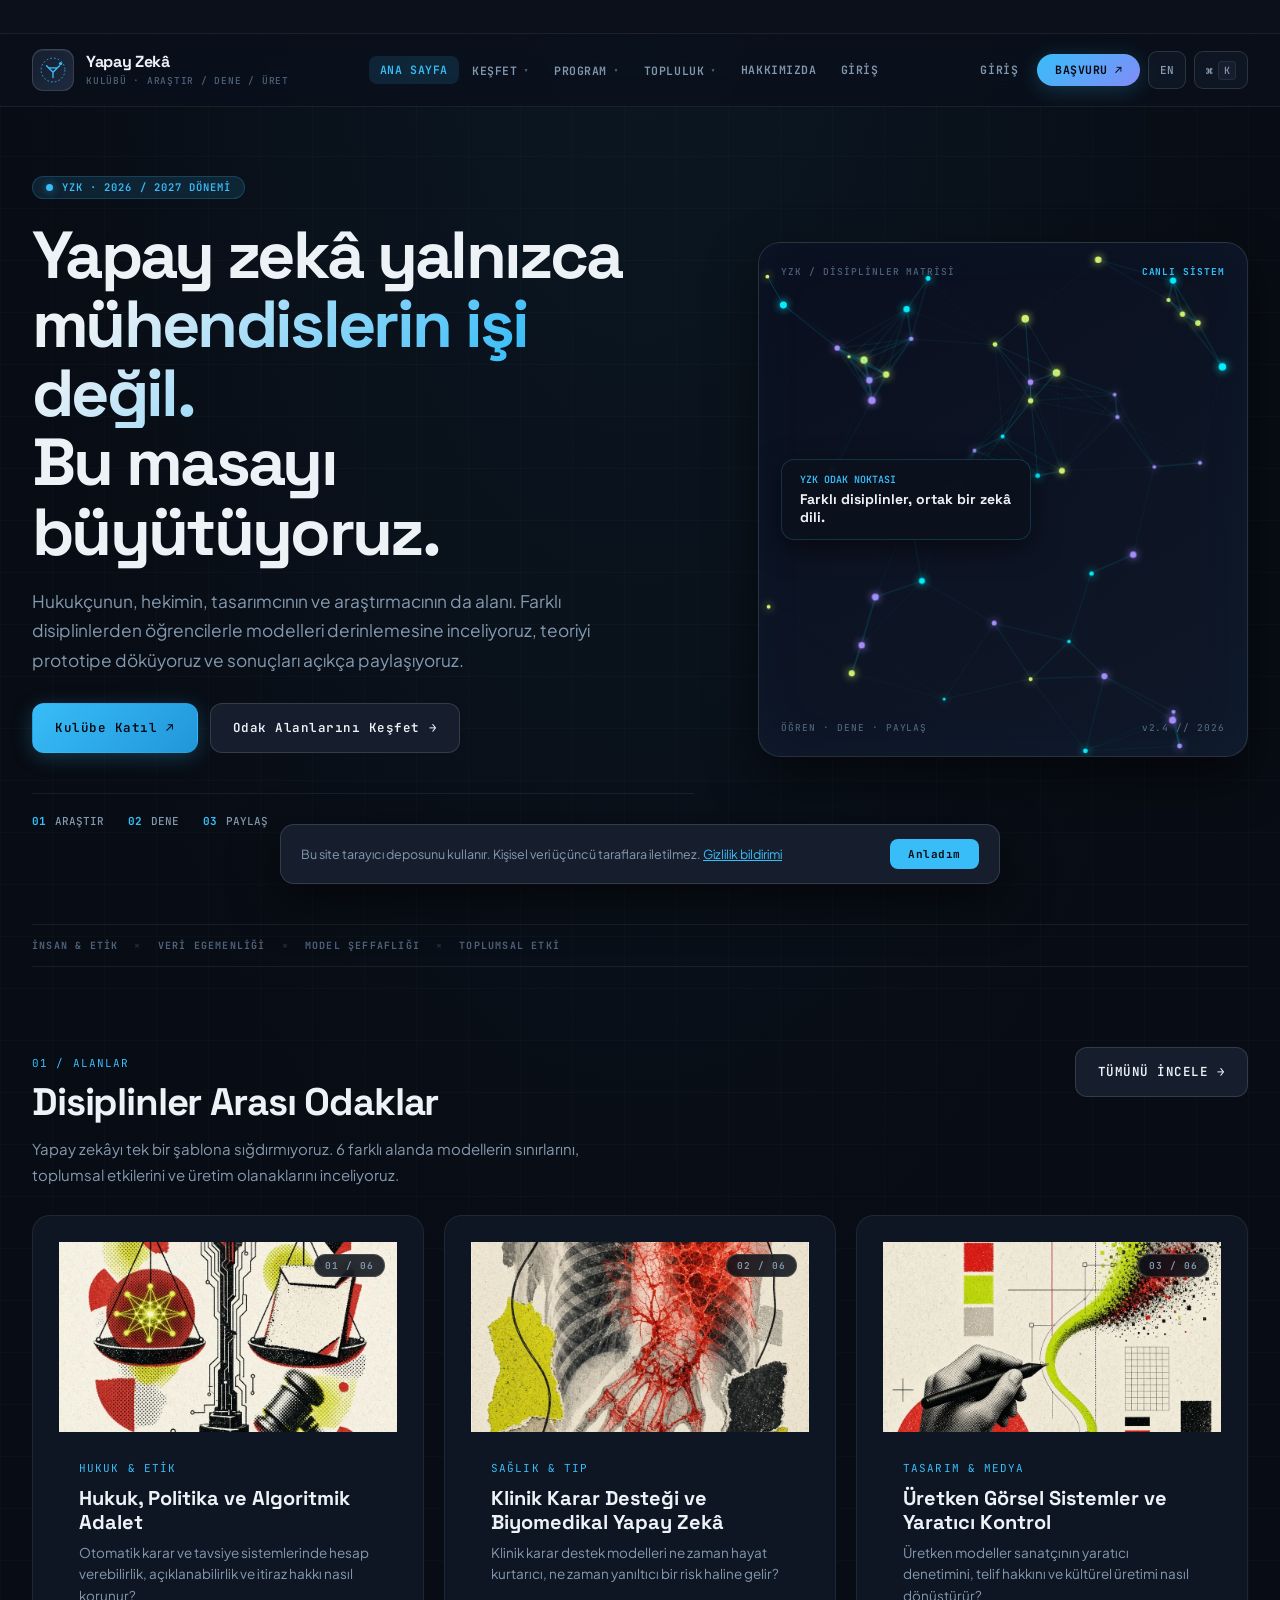
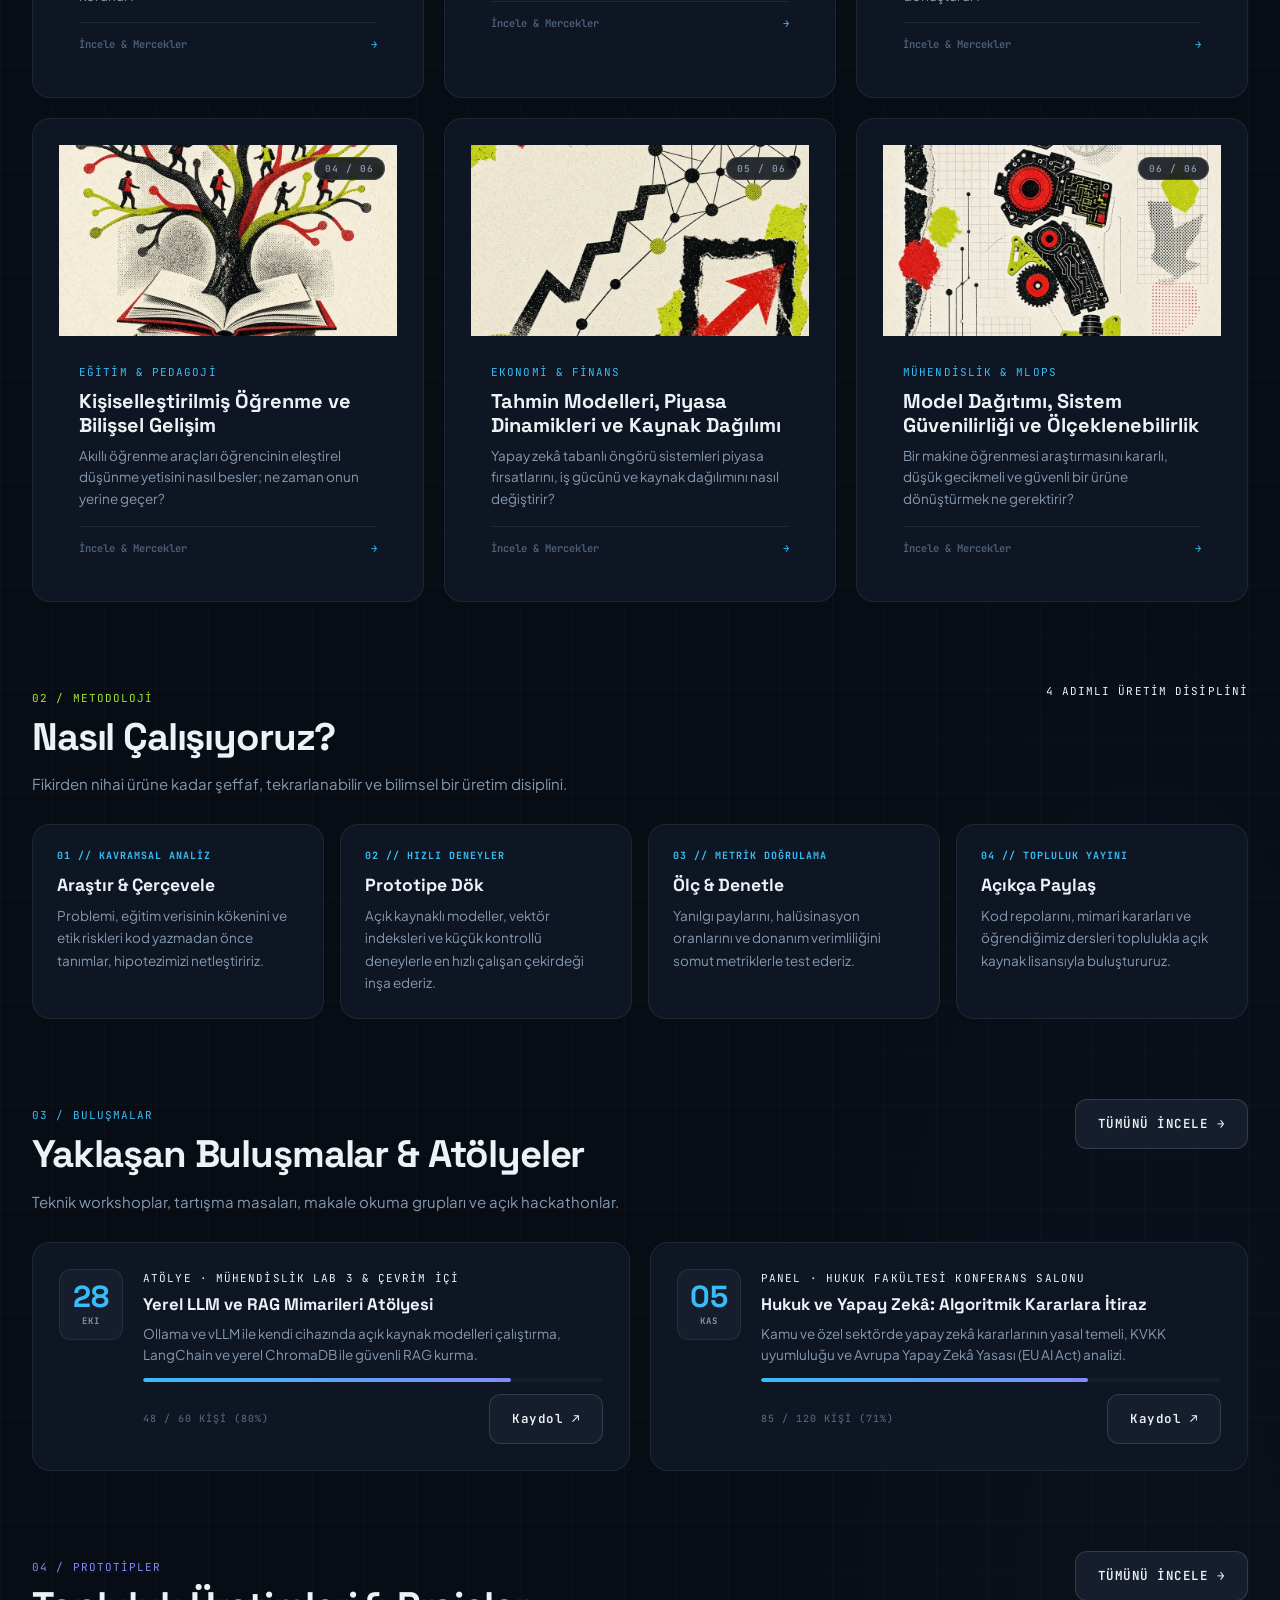
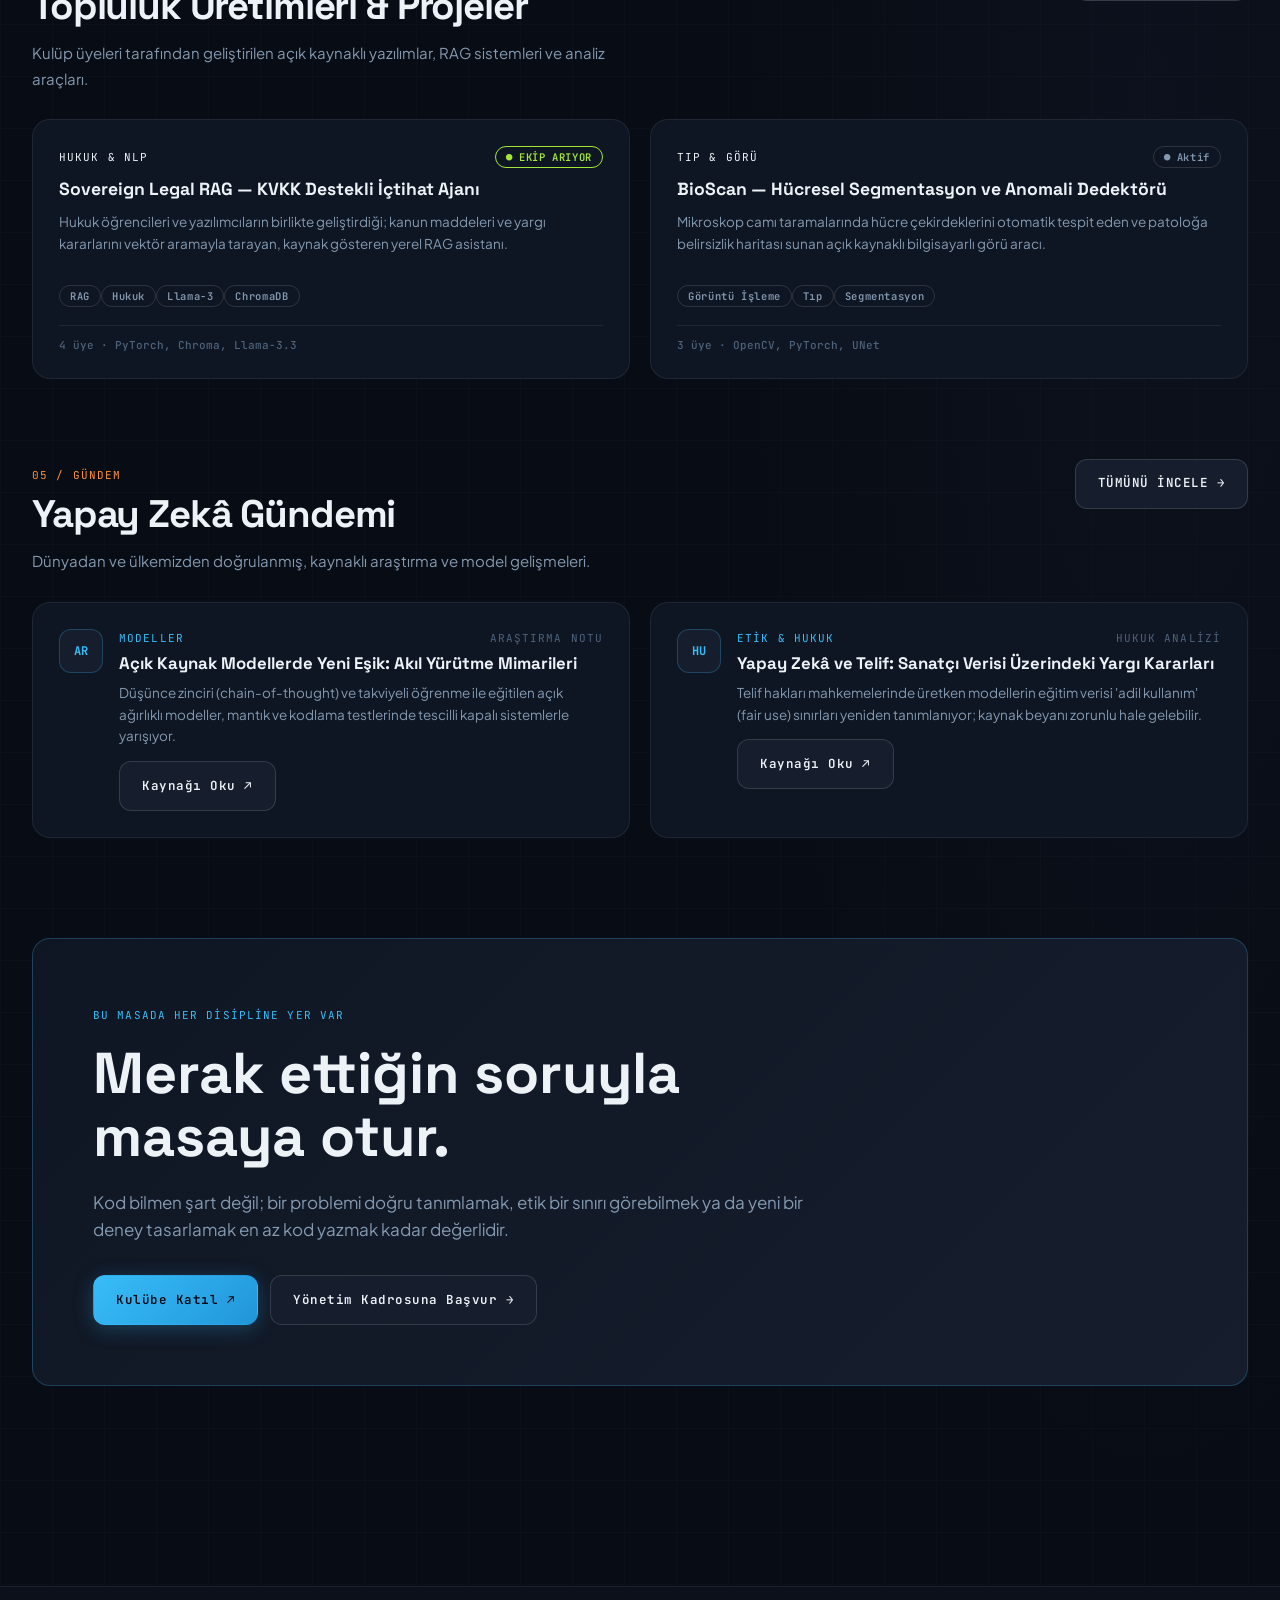
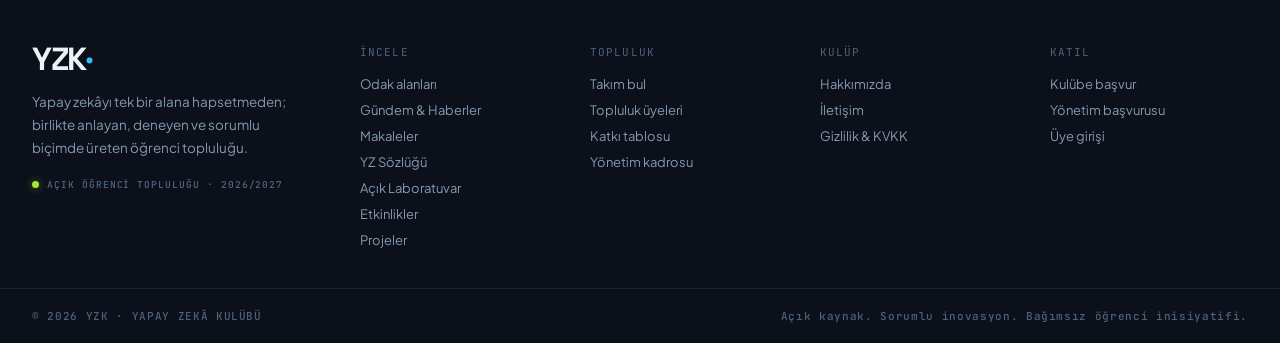
==== index.html @ 40c96389 "Mobil tam uyumluluk: iOS zoom esikleri, 44px dokunma hedefleri, safe-area, tek kolon formlar, tam ek" ====
<!doctype html>
<html lang="tr" data-theme="dark">
<head>
<meta charset="utf-8">
<meta name="viewport" content="width=device-width, initial-scale=1, viewport-fit=cover, interactive-widget=resizes-content">
<meta name="color-scheme" content="dark">
<title>Yapay Zekâ Kulübü · YZK</title>
<meta name="description" content="Yapay zekâyı birlikte araştıran, deneyen ve sorumlu biçimde üreten disiplinler arası öğrenci topluluğu.">
<meta property="og:title" content="Yapay Zekâ Kulübü · YZK">
<meta property="og:description" content="Yapay zekâyı birlikte araştır, dene ve üret.">
<meta property="og:type" content="website">
<meta name="theme-color" content="#07090E">
<link rel="manifest" href="./manifest.webmanifest">
<link rel="preconnect" href="https://fonts.googleapis.com">
<link rel="preconnect" href="https://fonts.gstatic.com" crossorigin>
<link href="https://fonts.googleapis.com/css2?family=JetBrains+Mono:wght@400;500;600;700&family=Plus+Jakarta+Sans:wght@400;500;600;700;800&family=Space+Grotesk:wght@500;600;700&display=swap" rel="stylesheet">
<link rel="icon" type="image/svg+xml" href="./icon.svg">
<link rel="stylesheet" href="./style.css">
</head>
<body>
<div id="scroll-progress" class="scroll-progress" aria-hidden="true"></div>
<div id="ambient-glow" class="ambient-glow" aria-hidden="true"></div>

<a class="skip" href="#view" data-copy="skip">İçeriğe geç</a>

<!-- Frekans ve Canlı Durum Şeridi -->
<aside class="marquee" id="marquee" aria-hidden="true"></aside>

<!-- Üst Navigasyon Çubuğu -->
<header class="top">
  <div class="top-inner">
    <a href="#/" class="brand" id="brandEl" aria-label="Yapay Zekâ Kulübü ana sayfa">
      <span class="brand-mark" aria-hidden="true">
        <svg viewBox="0 0 48 48" focusable="false">
          <circle cx="24" cy="24" r="22" fill="none" stroke="currentColor" stroke-width="1.5" stroke-dasharray="3 4"/>
          <path d="M12 16 L24 28 L36 16 M24 28 L24 38 M16 20 L32 20" fill="none" stroke="currentColor" stroke-width="2.5" stroke-linecap="round" stroke-linejoin="round"/>
          <circle cx="38" cy="12" r="3" fill="var(--cyan)" class="brand-pulse"/>
        </svg>
      </span>
      <span class="brand-copy">
        <strong data-copy="brandShort">Yapay Zekâ</strong>
        <small data-copy="brandTag">KULÜBÜ · ARAŞTIR / DENE / ÜRET</small>
      </span>
    </a>

    <button id="menuBtn" class="menu-toggle" type="button" aria-expanded="false" aria-controls="nav" aria-label="Menüyü aç">
      <span>MENÜ</span><i aria-hidden="true"></i>
    </button>

    <nav class="nav" id="nav" aria-label="Ana menü">
      <a href="#/" data-nav="home">ANA SAYFA</a>

      <details class="nav-group">
        <summary><span data-copy="discover">KEŞFET</span><span class="arr-icon" aria-hidden="true">▾</span></summary>
        <div class="nav-menu">
          <a href="#/alanlar" data-nav="wall"><span class="menu-bullet">◆</span> ODAK ALANLARI</a>
          <a href="#/haberler" data-nav="news"><span class="menu-bullet">◆</span> GÜNDEM</a>
          <a href="#/makaleler" data-nav="papers"><span class="menu-bullet">◆</span> MAKALELER</a>
          <a href="#/sozluk" data-nav="dictionary"><span class="menu-bullet">◆</span> SÖZLÜK</a>
          <a href="#/laboratuvar" data-nav="lab"><span class="menu-bullet">◆</span> AÇIK LAB</a>
        </div>
      </details>

      <details class="nav-group">
        <summary><span data-copy="programNav">PROGRAM</span><span class="arr-icon" aria-hidden="true">▾</span></summary>
        <div class="nav-menu">
          <a href="#/etkinlikler" data-nav="evt"><span class="menu-bullet">◆</span> ETKİNLİKLER</a>
          <a href="#/projeler" data-nav="proj"><span class="menu-bullet">◆</span> PROJELER</a>
        </div>
      </details>

      <details class="nav-group">
        <summary><span data-copy="communityNav">TOPLULUK</span><span class="arr-icon" aria-hidden="true">▾</span></summary>
        <div class="nav-menu">
          <a href="#/takim-bul" data-nav="team"><span class="menu-bullet">◆</span> TAKIM BUL</a>
          <a href="#/uyeler" data-nav="members"><span class="menu-bullet">◆</span> ÜYELER</a>
          <a href="#/liderlik" data-nav="leaders"><span class="menu-bullet">◆</span> KATKILAR</a>
          <a href="#/yonetim" data-nav="board"><span class="menu-bullet">◆</span> YÖNETİM</a>
        </div>
      </details>

      <a href="#/hakkimizda" data-nav="about">HAKKIMIZDA</a>
      <a href="#/giris" class="mobile-login" data-nav="login">GİRİŞ</a>
      <button id="navCmdBtn" class="mobile-search" type="button" aria-label="Komut paletini aç">
        <span aria-hidden="true">⌕</span><span data-copy="search">Sitede ara</span>
      </button>
    </nav>

    <div class="top-actions">
      <a href="#/giris" class="login-link" data-nav="login">GİRİŞ</a>
      <a href="#/basvuru" class="nav-apply magnetic" data-nav="apply">BAŞVUR <span aria-hidden="true">↗</span></a>
      <button id="lang" class="chip" type="button" aria-label="Switch to English">EN</button>
      <button id="cmdBtn" class="chip cmd-chip" type="button" aria-label="Komut paletini aç">
        <span class="cmd-icon">⌘</span><kbd>K</kbd>
      </button>
    </div>
  </div>
</header>

<!-- Ana Görünüm Alanı -->
<main id="view" tabindex="-1"></main>

<!-- Alt Bilgi / Footer -->
<footer class="foot">
  <div class="foot-top">
    <div class="foot-identity">
      <a href="#/" class="foot-brand">YZK<span class="foot-dot">·</span></a>
      <p class="foot-tagline" data-copy="footerTagline">Yapay zekâyı tek bir alana hapsetmeden; birlikte anlayan, deneyen ve sorumlu biçimde üreten öğrenci topluluğu.</p>
      <div class="foot-status">
        <span class="status-live-dot"></span>
        <span>AÇIK ÖĞRENCİ TOPLULUĞU · 2026/2027</span>
      </div>
    </div>
    <div class="foot-cols">
      <div>
        <p class="lab" data-copy="footerExplore">İNCELE</p>
        <a href="#/alanlar" data-copy="wall">Odak alanları</a>
        <a href="#/haberler" data-copy="news">Gündem</a>
        <a href="#/makaleler" data-copy="papers">Makaleler</a>
        <a href="#/sozluk" data-copy="dictionary">Sözlük</a>
        <a href="#/laboratuvar" data-copy="lab">Açık lab</a>
        <a href="#/etkinlikler" data-copy="events">Etkinlikler</a>
        <a href="#/projeler" data-copy="projects">Projeler</a>
      </div>
      <div>
        <p class="lab" data-copy="footerCommunity">TOPLULUK</p>
        <a href="#/takim-bul" data-copy="team">Takım bul</a>
        <a href="#/uyeler" data-copy="members">Üyeler</a>
        <a href="#/liderlik" data-copy="leaders">Katkılar</a>
        <a href="#/yonetim" data-copy="board">Yönetim</a>
      </div>
      <div>
        <p class="lab" data-copy="footerClub">KULÜP</p>
        <a href="#/hakkimizda" data-copy="about">Hakkımızda</a>
        <a href="#/iletisim" data-copy="contact">İletişim</a>
        <a href="#/kvkk" data-copy="legal">Gizlilik</a>
      </div>
      <div>
        <p class="lab" data-copy="footerAccess">KATIL</p>
        <a href="#/kayit" data-copy="join">Kulübe katıl</a>
        <a href="#/yk-basvuru" data-copy="boardApply">Yönetim kadrosuna başvur</a>
        <a href="#/giris" data-copy="login">Üye girişi</a>
      </div>
    </div>
  </div>
  <div class="foot-note">
    <span>© <span id="year"></span> YZK · YAPAY ZEKÂ KULÜBÜ</span>
    <span class="foot-subtext" data-copy="footerNote">Açık kaynak. Sorumlu inovasyon. Bağımsız öğrenci inisiyatifi.</span>
  </div>
</footer>

<!-- Komut Paleti (Ctrl + K) -->
<div class="palette" id="palette" hidden>
  <div class="palette-box" role="dialog" aria-modal="true" aria-label="Komut paleti">
    <div class="palette-search">
      <span class="palette-search-icon" aria-hidden="true">⌕</span>
      <input id="palInput" type="text" placeholder="Sayfa, odak alanı veya komut ara…" aria-controls="palList" autocomplete="off">
      <button id="paletteClose" class="palette-close" type="button" aria-label="Komut paletini kapat"><span class="pal-close-kbd">ESC</span><span class="pal-close-x" aria-hidden="true">✕</span></button>
    </div>
    <div class="pal-list" id="palList"></div>
    <div class="pal-footer">
      <span class="pal-hint-kbd"><kbd>↑</kbd> <kbd>↓</kbd> Gezin</span>
      <span class="pal-hint-kbd"><kbd>↵</kbd> Seç</span>
      <span class="pal-hint-kbd"><kbd>ESC</kbd> Kapat</span>
      <span class="pal-hint-touch">Bir sayfaya dokunarak git</span>
    </div>
  </div>
</div>

<script src="data.js"></script>
<script src="metrics.js"></script>
<script src="core.js"></script>
<script>
if ("serviceWorker" in navigator) {
  navigator.serviceWorker.register(new URL("./sw.js", document.baseURI)).catch(() => {});
}
</script>
</body>
</html>
---- style.css ----
/* Yapay Zekâ Kulübü (YZK) — Tasarım Sistemi v3 (Muted, Premium, Modern) */

:root {
  /* ── Arka Plan Katmanları ── */
  --bg:         #080C14;
  --bg-subtle:  #0B101A;
  --surf:       #0F1623;
  --surf2:      #161E2E;
  --surf3:      #1E2A40;
  --surf-glass: rgba(11, 16, 26, 0.78);

  /* ── Metin ── */
  --fg:    #EDF2F7;
  --muted: #8499B0;
  --dim:   #4E627A;

  /* ── Aksan Renkleri (Softened) ── */
  --cyan:       #38BDF8;
  --cyan-dim:   rgba(56, 189, 248, 0.12);
  --lime:       #A3E635;
  --lime-dim:   rgba(163, 230, 53, 0.12);
  --violet:     #818CF8;
  --violet-dim: rgba(129, 140, 248, 0.12);
  --amber:      #FB923C;
  --rose:       #F472B6;

  /* ── Sınırlar ── */
  --line:         rgba(255,255,255,0.07);
  --line-strong:  rgba(255,255,255,0.13);
  --line-cyan:    rgba(56,189,248,0.25);
  --border:       rgba(255,255,255,0.07);
  --bg-header:    #0F1623;

  /* ── Gölge & Parıltı ── */
  --glow-cyan:  0 0 28px rgba(56, 189, 248, 0.18);
  --glow-lime:  0 0 28px rgba(163, 230, 53, 0.18);
  --shadow-sm:  0 4px 16px rgba(0,0,0,0.35);
  --shadow-lg:  0 20px 48px rgba(0,0,0,0.50);

  /* ── Tipografi ── */
  --display: 'Space Grotesk', -apple-system, BlinkMacSystemFont, sans-serif;
  --body:    'Plus Jakarta Sans', -apple-system, sans-serif;
  --mono:    'JetBrains Mono', 'Fira Mono', monospace;

  /* ── Animasyon ── */
  --e-out: cubic-bezier(0.16, 1, 0.3, 1);
  --e-in:  cubic-bezier(0.4, 0, 1, 1);

  color-scheme: dark;
}

/* ═══════════════════════════════════════════════════
   RESET & BASE
═══════════════════════════════════════════════════ */
*, *::before, *::after {
  box-sizing: border-box;
  margin: 0;
  padding: 0;
}

html {
  scroll-behavior: smooth;
  background: var(--bg);
  color: var(--fg);
  overflow-x: clip;              /* subpiksel yuvarlamadan doğan 1px kaymayı kes */
}

body {
  min-height: 100dvh;
  background-color: var(--bg);
  background-image:
    radial-gradient(ellipse 80% 50% at 50% -5%, rgba(56,189,248,0.07) 0%, transparent 65%),
    radial-gradient(ellipse 55% 45% at 90% 65%, rgba(129,140,248,0.04) 0%, transparent 60%),
    linear-gradient(to right, rgba(255,255,255,0.015) 1px, transparent 1px),
    linear-gradient(to bottom, rgba(255,255,255,0.015) 1px, transparent 1px);
  background-size: 100% 100%, 100% 100%, 52px 52px, 52px 52px;
  color: var(--fg);
  font: 400 16px/1.7 var(--body);
  -webkit-font-smoothing: antialiased;
  text-rendering: optimizeLegibility;
  overflow-x: hidden;
}

[hidden] { display: none !important; }

a {
  color: var(--cyan);
  text-decoration: none;
  transition: color 0.2s;
}
a:hover { color: var(--lime); }

button, input, select, textarea { font: inherit; color: inherit; }

:focus-visible {
  outline: 2px solid var(--cyan);
  outline-offset: 3px;
  border-radius: 4px;
}

.sr-only {
  position: absolute;
  width: 1px; height: 1px;
  padding: 0; margin: -1px;
  overflow: hidden;
  clip: rect(0,0,0,0);
  white-space: nowrap;
  border: 0;
}

.muted { color: var(--muted); }

.lab, .k, .eyebrow, .tag, .more, .role, .cap-label, .hint, .empty-mark {
  font-family: var(--mono);
  text-transform: uppercase;
  letter-spacing: 0.1em;
  font-size: 11px;
}

/* ═══════════════════════════════════════════════════
   SCROLL PROGRESS + AMBIENT GLOW
═══════════════════════════════════════════════════ */
.scroll-progress {
  position: fixed;
  top: 0; left: 0; right: 0;
  height: 2px;
  background: linear-gradient(90deg, var(--cyan), var(--violet), var(--lime));
  transform-origin: 0 50%;
  transform: scaleX(0);
  z-index: 200;
  transition: transform 0.08s linear;
}

.ambient-glow {
  position: fixed;
  width: 700px; height: 700px;
  border-radius: 50%;
  background: radial-gradient(circle, rgba(56,189,248,0.05) 0%, rgba(129,140,248,0.025) 45%, transparent 70%);
  top: var(--cursor-y, -999px);
  left: var(--cursor-x, -999px);
  transform: translate(-50%,-50%);
  pointer-events: none;
  z-index: 0;
  transition: opacity 0.4s ease;
}

/* ═══════════════════════════════════════════════════
   SKIP LINK
═══════════════════════════════════════════════════ */
.skip {
  position: fixed;
  z-index: 300;
  left: 16px; top: -80px;
  background: var(--cyan);
  color: var(--bg);
  padding: 10px 18px;
  font: 700 13px var(--mono);
  border-radius: 8px;
  transition: top 0.2s;
}
.skip:focus { top: 16px; }

/* ═══════════════════════════════════════════════════
   MARQUEE / TICKER
═══════════════════════════════════════════════════ */
.marquee {
  position: relative;
  z-index: 40;
  background: var(--bg-subtle);
  border-bottom: 1px solid var(--line);
  color: var(--muted);
  overflow: hidden;
  height: 34px;
  display: flex;
  align-items: center;
}
.marquee-inner {
  display: flex;
  white-space: nowrap;
  gap: 36px;
  animation: marquee 42s linear infinite;
  padding-left: 100%;
}
.marquee-inner span {
  font: 500 10.5px/1 var(--mono);
  letter-spacing: 0.1em;
  display: inline-flex;
  align-items: center;
  gap: 10px;
  color: var(--dim);
}
.marquee-inner span::before {
  content: "◆";
  color: var(--cyan);
  font-size: 9px;
}
@keyframes marquee {
  0%   { transform: translateX(0); }
  100% { transform: translateX(-100%); }
}

/* ═══════════════════════════════════════════════════
   HEADER / NAV
═══════════════════════════════════════════════════ */
.top {
  position: sticky;
  top: 0; z-index: 100;
  background: var(--surf-glass);
  backdrop-filter: blur(20px) saturate(1.5);
  -webkit-backdrop-filter: blur(20px) saturate(1.5);
  border-bottom: 1px solid var(--line);
  transition: border-color 0.25s, background 0.25s;
}
.top.scrolled {
  border-bottom-color: var(--line-strong);
  background: rgba(8, 12, 20, 0.92);
}
.top-inner {
  max-width: 1440px;
  min-height: 72px;
  margin: auto;
  padding: 0 32px;
  display: flex;
  align-items: center;
  justify-content: space-between;
  gap: 20px;
}

/* Brand */
.brand {
  display: inline-flex;
  align-items: center;
  gap: 12px;
  color: var(--fg);
  text-decoration: none;
  flex-shrink: 0;
}
.brand-mark {
  position: relative;
  width: 42px; height: 42px;
  border-radius: 11px;
  background: linear-gradient(135deg, var(--surf2), var(--surf3));
  border: 1px solid var(--line-strong);
  color: var(--cyan);
  display: grid;
  place-items: center;
  box-shadow: inset 0 1px 0 rgba(255,255,255,0.08);
  transition: border-color 0.2s, box-shadow 0.2s;
}
.brand:hover .brand-mark {
  border-color: var(--cyan);
  box-shadow: 0 0 18px rgba(56,189,248,0.2);
}
.brand-mark svg { width: 26px; height: 26px; }
.brand-pulse { animation: pulseDot 2.5s ease-in-out infinite; }
.brand-copy {
  display: grid;
  line-height: 1.15;
}
.brand-copy strong {
  font: 700 16px/1.1 var(--display);
  letter-spacing: -0.02em;
  color: var(--fg);
}
.brand-copy small {
  margin-top: 3px;
  font: 500 9.5px var(--mono);
  letter-spacing: 0.08em;
  color: var(--dim);
}

/* Nav Links */
.nav {
  display: flex;
  align-items: center;
  gap: 2px;
  flex: 1;
  justify-content: center;
}
.nav a, .nav-group > summary, .login-link {
  padding: 8px 11px;
  color: var(--muted);
  font: 600 11.5px/1 var(--mono);
  letter-spacing: 0.05em;
  border-radius: 8px;
  transition: all 0.18s;
  display: inline-flex;
  align-items: center;
  gap: 6px;
}
.nav a:hover, .login-link:hover,
.nav-group > summary:hover, .nav-group.active > summary {
  color: var(--fg);
  background: var(--surf2);
}
.nav a.on {
  color: var(--cyan);
  background: var(--cyan-dim);
}
.nav-group { position: relative; }
.nav-group > summary {
  cursor: pointer;
  list-style: none;
}
.nav-group > summary::-webkit-details-marker { display: none; }
.arr-icon {
  font-size: 10px;
  color: var(--dim);
  transition: transform 0.2s;
}
.nav-group[open] .arr-icon {
  transform: rotate(180deg);
  color: var(--cyan);
}
.nav-menu {
  position: absolute;
  top: calc(100% + 8px);
  left: 0; z-index: 120;
  width: 230px;
  display: grid;
  gap: 3px;
  padding: 8px;
  background: var(--surf2);
  border: 1px solid var(--line-strong);
  border-radius: 12px;
  box-shadow: 0 16px 48px rgba(0,0,0,0.65), 0 0 0 1px rgba(56,189,248,0.05);
  backdrop-filter: blur(24px);
}
.nav-menu a {
  padding: 9px 12px;
  font-size: 11px;
  border-radius: 6px;
  color: var(--muted);
}
.nav-menu a:hover {
  background: var(--surf3);
  color: var(--cyan);
}
.menu-bullet { color: var(--cyan); font-size: 8px; }
.mobile-login, .mobile-search { display: none; }

/* Top Actions */
.top-actions {
  display: flex;
  align-items: center;
  gap: 8px;
  flex-shrink: 0;
}
.chip, .menu-toggle {
  height: 38px;
  min-width: 38px;
  border: 1px solid var(--line-strong);
  border-radius: 9px;
  background: var(--surf);
  color: var(--muted);
  cursor: pointer;
  display: inline-flex;
  align-items: center;
  justify-content: center;
  font: 600 11px var(--mono);
  transition: all 0.18s;
}
.chip:hover, .menu-toggle:hover {
  border-color: var(--cyan);
  background: var(--surf2);
  color: var(--cyan);
}
.cmd-chip { display: flex; gap: 5px; padding: 0 11px; }
.cmd-chip kbd {
  background: var(--surf2);
  padding: 2px 5px;
  border-radius: 4px;
  border: 1px solid var(--line);
  font: 500 10px var(--mono);
}

/* Apply CTA Button */
.nav-apply {
  position: relative;
  padding: 10px 18px;
  border-radius: 999px;
  background: linear-gradient(135deg, var(--cyan), var(--violet));
  color: #050811;
  font: 700 11.5px/1 var(--mono);
  letter-spacing: 0.04em;
  display: inline-flex;
  align-items: center;
  gap: 7px;
  box-shadow: 0 4px 20px rgba(56,189,248,0.22);
  transition: all 0.25s var(--e-out);
}
.nav-apply:hover {
  background: linear-gradient(135deg, var(--lime), #8BD30A);
  box-shadow: 0 6px 28px rgba(163,230,53,0.28);
  transform: translateY(-2px);
  color: #050811;
}

.menu-toggle { display: none; }

/* ═══════════════════════════════════════════════════
   LOGIN / USER BUTTON IN NAV
═══════════════════════════════════════════════════ */
.user-btn {
  display: inline-flex;
  align-items: center;
  gap: 8px;
  padding: 6px 12px;
  border: 1px solid var(--line-strong);
  border-radius: 999px;
  background: var(--surf2);
  color: var(--fg);
  font: 600 12px var(--mono);
  cursor: pointer;
  transition: all 0.2s;
}
.user-btn:hover { border-color: var(--cyan); color: var(--cyan); }
.user-avatar {
  width: 26px; height: 26px;
  border-radius: 50%;
  background: linear-gradient(135deg, var(--cyan), var(--violet));
  display: flex; align-items: center; justify-content: center;
  font: 700 11px var(--mono);
  color: var(--bg);
}

/* ═══════════════════════════════════════════════════
   VIEW CONTAINER
═══════════════════════════════════════════════════ */
#view {
  max-width: 1440px;
  margin: auto;
  padding: 40px 32px 120px;
  min-height: 72vh;
  outline: none;
}
.viewin { animation: viewIn 0.32s var(--e-out); }
@keyframes viewIn {
  from { opacity: 0; transform: translateY(14px); }
  to   { opacity: 1; transform: translateY(0); }
}

/* ═══════════════════════════════════════════════════
   REVEAL (SCROLL ANIMATIONS)
═══════════════════════════════════════════════════ */
.reveal {
  opacity: 0;
  transform: translateY(24px);
  transition: opacity 0.6s var(--e-out), transform 0.6s var(--e-out);
}
.reveal.revealed { opacity: 1; transform: translateY(0); }

/* ═══════════════════════════════════════════════════
   SPOTLIGHT CARDS
═══════════════════════════════════════════════════ */
.spotlight-card {
  position: relative;
  background: var(--surf);
  border: 1px solid var(--line);
  border-radius: 18px;
  padding: 26px;
  overflow: hidden;
  transition: transform 0.3s var(--e-out), border-color 0.3s, box-shadow 0.3s;
}
.spotlight-card::before {
  content: "";
  position: absolute;
  inset: -1px;
  border-radius: inherit;
  background: radial-gradient(380px circle at var(--mouse-x,-999px) var(--mouse-y,-999px), rgba(56,189,248,0.14), transparent 40%);
  z-index: 1;
  pointer-events: none;
  opacity: 0;
  transition: opacity 0.3s ease;
}
.spotlight-card:hover {
  transform: translateY(-4px);
  border-color: var(--line-cyan);
  box-shadow: 0 14px 36px rgba(0,0,0,0.38), 0 0 20px rgba(56,189,248,0.08);
}
.spotlight-card:hover::before { opacity: 1; }
.spotlight-content { position: relative; z-index: 2; }

/* ═══════════════════════════════════════════════════
   HERO
═══════════════════════════════════════════════════ */
.hero {
  position: relative;
  padding: 28px 0 56px;
}
.hero h1 {
  font: 700 clamp(2.8rem,5.2vw,5rem)/1.04 var(--display);
  letter-spacing: -0.04em;
  margin-bottom: 20px;
  color: var(--fg);
}
.hero h1 span { display: block; }
.hero h1 em {
  display: block;
  font-style: normal;
  background: linear-gradient(130deg, var(--fg) 10%, var(--cyan) 70%);
  -webkit-background-clip: text;
  background-clip: text;
  -webkit-text-fill-color: transparent;
}
.hero p.lede {
  max-width: 600px;
  font: 400 clamp(15px,1.35vw,18px)/1.7 var(--body);
  color: var(--muted);
  margin-bottom: 28px;
}
.lede { color: var(--muted); line-height: 1.7; }

/* Hero Home Layout */
.hero-home {
  display: grid;
  grid-template-columns: minmax(0,1.15fr) minmax(360px,0.85fr);
  gap: clamp(32px,5vw,72px);
  align-items: center;
  min-height: 620px;
  padding: 24px 0 56px;
}
.hero-copy { position: relative; z-index: 2; }

/* Eyebrow Badge */
.eyebrow {
  display: inline-flex;
  align-items: center;
  gap: 9px;
  margin-bottom: 22px;
  padding: 5px 13px;
  background: var(--cyan-dim);
  border: 1px solid rgba(56,189,248,0.2);
  border-radius: 999px;
  color: var(--cyan);
  font: 600 10.5px/1 var(--mono);
}
.live-dot {
  width: 7px; height: 7px;
  border-radius: 50%;
  background: var(--cyan);
  box-shadow: 0 0 8px rgba(56,189,248,0.6);
  animation: pulseDot 2.2s ease-in-out infinite;
}
@keyframes pulseDot {
  0%,100% { transform: scale(1); opacity: 1; }
  50%      { transform: scale(1.35); opacity: 0.55; }
}

/* CTA Row */
.cta-row {
  display: flex;
  align-items: center;
  gap: 12px;
  flex-wrap: wrap;
}

/* Buttons */
.btn {
  display: inline-flex;
  align-items: center;
  justify-content: center;
  gap: 9px;
  min-height: 50px;
  padding: 12px 22px;
  border-radius: 12px;
  border: 1px solid var(--line-strong);
  background: var(--surf2);
  color: var(--fg);
  font: 600 12.5px/1 var(--mono);
  letter-spacing: 0.04em;
  cursor: pointer;
  transition: all 0.22s var(--e-out);
}
.btn:hover {
  background: var(--surf3);
  border-color: var(--cyan);
  color: var(--cyan);
  transform: translateY(-2px);
  box-shadow: 0 6px 20px rgba(56,189,248,0.12);
}
.btn.solid {
  background: linear-gradient(135deg, var(--cyan), #2196D9);
  border-color: transparent;
  color: #050811;
  box-shadow: 0 4px 20px rgba(56,189,248,0.25);
}
.btn.solid:hover {
  background: linear-gradient(135deg, var(--lime), #7EC809);
  box-shadow: 0 6px 28px rgba(163,230,53,0.28);
  color: #050811;
  transform: translateY(-2px);
}
.btn.danger {
  border-color: rgba(244,63,94,0.3);
  color: #F87171;
}
.btn.danger:hover {
  background: rgba(244,63,94,0.1);
  border-color: #F87171;
  color: #F87171;
}
.btn.sm { min-height: 36px; padding: 7px 14px; font-size: 11px; }

/* Hero Meta Stats */
.hero-meta {
  display: flex;
  gap: 24px;
  margin-top: 40px;
  padding-top: 20px;
  border-top: 1px solid var(--line);
  flex-wrap: wrap;
}
.hero-meta div {
  display: flex;
  align-items: center;
  gap: 9px;
  color: var(--muted);
  font: 500 11px var(--mono);
}
.hero-meta b { color: var(--cyan); }

/* Hero Art Panel */
.hero-art-container {
  position: relative;
  min-height: 500px;
  aspect-ratio: 1/1.05;
  width: 100%;
  border-radius: 22px;
  background: linear-gradient(150deg, #0A0F1E, #0F1828);
  border: 1px solid var(--line-strong);
  overflow: hidden;
  box-shadow: var(--shadow-lg), inset 0 0 60px rgba(56,189,248,0.04);
}
.hero-canvas {
  position: absolute; inset: 0;
  width: 100%; height: 100%;
  z-index: 1;
}
.hero-art-overlay {
  position: absolute; inset: 0; z-index: 2;
  pointer-events: none;
  display: flex;
  flex-direction: column;
  justify-content: space-between;
  padding: 22px;
}
.art-topline, .art-footline {
  display: flex;
  justify-content: space-between;
  font: 500 9.5px var(--mono);
  letter-spacing: 0.1em;
  color: var(--dim);
}
.art-topline b { color: var(--cyan); }
.art-card-pill {
  align-self: flex-start;
  background: rgba(11,16,28,0.88);
  border: 1px solid rgba(56,189,248,0.2);
  padding: 13px 18px;
  border-radius: 13px;
  backdrop-filter: blur(14px);
  pointer-events: auto;
  box-shadow: 0 8px 28px rgba(0,0,0,0.5);
  max-width: 250px;
}
.art-card-pill span {
  font: 600 10px var(--mono);
  color: var(--cyan);
  display: block;
}
.art-card-pill strong {
  font: 700 14px var(--display);
  color: var(--fg);
  display: block;
  margin-top: 4px;
}
.art-card-pill em {
  font: 400 11px var(--body);
  color: var(--muted);
  font-style: normal;
  display: block;
  margin-top: 3px;
}

/* ═══════════════════════════════════════════════════
   SECTION HEADERS
═══════════════════════════════════════════════════ */
.section-header {
  text-align: center;
  margin-bottom: 48px;
}
.section-header h2 {
  font: 700 clamp(2rem,3.5vw,3rem)/1.1 var(--display);
  letter-spacing: -0.03em;
  color: var(--fg);
  margin-bottom: 12px;
}
.section-header p {
  font: 400 clamp(14px,1.2vw,16.5px)/1.7 var(--body);
  color: var(--muted);
  max-width: 560px;
  margin: 0 auto;
}

/* ═══════════════════════════════════════════════════
   GRIDS
═══════════════════════════════════════════════════ */
.grid { display: grid; gap: 20px; }
.g2 { grid-template-columns: repeat(2, minmax(0,1fr)); }
.g3 { grid-template-columns: repeat(3, minmax(0,1fr)); }
.g4 { grid-template-columns: repeat(4, minmax(0,1fr)); }

/* ═══════════════════════════════════════════════════
   STAT CARDS (HOME)
═══════════════════════════════════════════════════ */
.stat-bar {
  display: grid;
  grid-template-columns: repeat(4, 1fr);
  gap: 16px;
  margin: 48px 0;
}
.stat-item {
  background: var(--surf);
  border: 1px solid var(--line);
  border-radius: 14px;
  padding: 20px 24px;
  transition: border-color 0.2s, transform 0.2s;
}
.stat-item:hover {
  border-color: var(--line-cyan);
  transform: translateY(-2px);
}
.stat-item span {
  font: 500 10px var(--mono);
  letter-spacing: 0.1em;
  color: var(--dim);
  display: block;
  margin-bottom: 6px;
}
.stat-item b {
  font: 700 2rem/1 var(--display);
  color: var(--cyan);
}
.stat-item em {
  font: 400 12px var(--body);
  color: var(--muted);
  font-style: normal;
  display: block;
  margin-top: 4px;
}

/* ═══════════════════════════════════════════════════
   WALL / DISCIPLINE CARDS
═══════════════════════════════════════════════════ */
.wallcard {
  display: flex;
  flex-direction: column;
  background: var(--surf);
  border: 1px solid var(--line);
  border-radius: 18px;
  overflow: hidden;
  transition: transform 0.3s var(--e-out), border-color 0.3s, box-shadow 0.3s;
  color: var(--fg);
}
.wallcard:hover {
  transform: translateY(-4px);
  border-color: var(--line-cyan);
  box-shadow: var(--shadow-sm);
}
.wallcard-image {
  position: relative;
  aspect-ratio: 16/9;
  overflow: hidden;
}
.wallcard-image img {
  width: 100%; height: 100%;
  object-fit: cover;
  transition: transform 0.5s var(--e-out);
}
.wallcard:hover .wallcard-image img { transform: scale(1.04); }
.wallcard-badge {
  position: absolute;
  top: 12px; right: 12px;
  background: rgba(8,12,20,0.85);
  border: 1px solid var(--line-strong);
  padding: 4px 10px;
  border-radius: 999px;
  font: 600 9.5px var(--mono);
  letter-spacing: 0.1em;
  color: var(--muted);
  backdrop-filter: blur(8px);
}
.wallcard-body { padding: 20px; flex: 1; }
.wallcard-body h3 {
  font: 700 1.25rem/1.2 var(--display);
  color: var(--fg);
  margin: 6px 0 8px;
}
.wallcard-body p {
  font: 400 13.5px/1.6 var(--body);
  color: var(--muted);
}
.wallcard-foot {
  display: flex;
  justify-content: space-between;
  align-items: center;
  margin-top: 16px;
  padding-top: 14px;
  border-top: 1px solid var(--line);
  font: 600 10.5px var(--mono);
  color: var(--dim);
}
.wallcard-foot span:last-child { color: var(--cyan); }

/* ═══════════════════════════════════════════════════
   PROJECT CARDS
═══════════════════════════════════════════════════ */
.proj-card {
  position: relative;
  background: var(--surf);
  border: 1px solid var(--line);
  border-radius: 16px;
  padding: 24px;
  overflow: hidden;
  transition: transform 0.28s var(--e-out), border-color 0.28s, box-shadow 0.28s;
}
.proj-card:hover {
  transform: translateY(-3px);
  border-color: var(--line-cyan);
  box-shadow: 0 12px 32px rgba(0,0,0,0.3);
}
.proj-card-top {
  display: flex;
  justify-content: space-between;
  align-items: flex-start;
  gap: 12px;
  margin-bottom: 12px;
}
.proj-cat {
  font: 600 10.5px var(--mono);
  color: var(--cyan);
  letter-spacing: 0.1em;
}
.status-badge {
  font: 700 9.5px var(--mono);
  letter-spacing: 0.08em;
  padding: 3px 10px;
  border-radius: 999px;
  border: 1px solid;
  white-space: nowrap;
}
.status-open { color: var(--lime); border-color: rgba(163,230,53,0.35); background: rgba(163,230,53,0.08); }
.status-active { color: var(--cyan); border-color: rgba(56,189,248,0.35); background: rgba(56,189,248,0.08); }
.status-completed { color: var(--muted); border-color: rgba(142,159,181,0.3); background: rgba(142,159,181,0.06); }
.proj-card h3 {
  font: 700 1.1rem/1.3 var(--display);
  color: var(--fg);
  margin-bottom: 10px;
}
.proj-card p {
  font: 400 13.5px/1.65 var(--body);
  color: var(--muted);
  margin-bottom: 16px;
}
.proj-meta {
  font: 500 11px var(--mono);
  color: var(--dim);
  margin-bottom: 14px;
}
.tag-list { display: flex; flex-wrap: wrap; gap: 6px; }
.pill {
  display: inline-flex;
  align-items: center;
  gap: 5px;
  padding: 3px 10px;
  font: 600 10.5px var(--mono);
  border: 1px solid var(--line-strong);
  border-radius: 999px;
  color: var(--muted);
  letter-spacing: 0.06em;
  transition: border-color 0.2s, color 0.2s;
}

/* ═══════════════════════════════════════════════════
   NEWS / DIGEST CARDS
═══════════════════════════════════════════════════ */
.news-card {
  background: var(--surf);
  border: 1px solid var(--line);
  border-radius: 16px;
  padding: 24px;
  display: flex;
  flex-direction: column;
  gap: 10px;
  transition: transform 0.28s var(--e-out), border-color 0.28s;
}
.news-card:hover {
  transform: translateY(-3px);
  border-color: var(--line-cyan);
}
.news-card-cat {
  display: inline-flex;
  align-items: center;
  gap: 6px;
  font: 600 10px var(--mono);
  letter-spacing: 0.1em;
  padding: 3px 10px;
  border-radius: 999px;
  border: 1px solid;
  width: fit-content;
}
.news-card h3 {
  font: 700 1.1rem/1.35 var(--display);
  color: var(--fg);
}
.news-card p {
  font: 400 13.5px/1.65 var(--body);
  color: var(--muted);
  flex: 1;
}
.news-card-footer {
  display: flex;
  justify-content: space-between;
  align-items: center;
  padding-top: 12px;
  border-top: 1px solid var(--line);
  font: 500 10.5px var(--mono);
  color: var(--dim);
}
.news-card-footer a {
  color: var(--cyan);
  font: 600 10.5px var(--mono);
}
.news-card-footer a:hover { color: var(--lime); }

/* ═══════════════════════════════════════════════════
   EVENT CARDS
═══════════════════════════════════════════════════ */
.ev-card {
  display: grid;
  grid-template-columns: 72px 1fr;
  gap: 20px;
  background: var(--surf);
  border: 1px solid var(--line);
  border-radius: 16px;
  padding: 22px;
  align-items: start;
  transition: transform 0.28s var(--e-out), border-color 0.28s;
}
.ev-card:hover {
  transform: translateY(-3px);
  border-color: var(--line-cyan);
}
.ev-date {
  text-align: center;
  background: var(--surf2);
  border: 1px solid var(--line);
  border-radius: 12px;
  padding: 12px 8px;
}
.ev-date .ev-d {
  font: 700 2rem/1 var(--display);
  color: var(--cyan);
}
.ev-date .ev-mo {
  font: 600 10px var(--mono);
  color: var(--muted);
  letter-spacing: 0.1em;
  display: block;
  margin-top: 2px;
}
.ev-body {}
.ev-cat {
  font: 600 10px var(--mono);
  letter-spacing: 0.1em;
  color: var(--muted);
  margin-bottom: 6px;
}
.ev-body h3 {
  font: 700 1.1rem/1.3 var(--display);
  color: var(--fg);
  margin-bottom: 7px;
}
.ev-body p {
  font: 400 13.5px/1.6 var(--body);
  color: var(--muted);
  margin-bottom: 12px;
}
.ev-meta {
  font: 500 11px var(--mono);
  color: var(--dim);
  margin-bottom: 10px;
}
.ev-cap-bar {
  background: var(--surf2);
  border-radius: 999px;
  height: 5px;
  margin-bottom: 6px;
  overflow: hidden;
}
.ev-cap-fill {
  height: 100%;
  background: linear-gradient(90deg, var(--cyan), var(--violet));
  border-radius: 999px;
  transition: width 0.6s var(--e-out);
}
.ev-cap-label {
  font: 500 10px var(--mono);
  color: var(--dim);
}
.ev-footer {
  display: flex;
  gap: 8px;
  margin-top: 12px;
  flex-wrap: wrap;
}

/* ═══════════════════════════════════════════════════
   FILTER BAR
═══════════════════════════════════════════════════ */
.filter-bar {
  display: flex;
  gap: 12px;
  align-items: center;
  flex-wrap: wrap;
  margin-bottom: 28px;
  padding: 16px;
  background: var(--surf);
  border: 1px solid var(--line);
  border-radius: 14px;
}
.filter-field {
  display: flex;
  align-items: center;
  gap: 8px;
  font: 600 11px var(--mono);
  color: var(--muted);
}
.filter-field.search-wide { flex: 1; min-width: 200px; }
.filter-field input, .filter-field select {
  background: var(--surf2);
  border: 1px solid var(--line-strong);
  border-radius: 8px;
  padding: 8px 12px;
  font: 400 13px var(--body);
  color: var(--fg);
  width: 100%;
  outline: none;
  transition: border-color 0.2s;
}
.filter-field input:focus, .filter-field select:focus {
  border-color: var(--cyan);
}
.result-count {
  font: 600 11px var(--mono);
  color: var(--dim);
  white-space: nowrap;
}

/* Tab Filter Buttons */
.filter-tabs {
  display: flex;
  gap: 8px;
  margin-bottom: 24px;
  flex-wrap: wrap;
}
.filter-tab {
  padding: 8px 18px;
  border: 1px solid var(--line-strong);
  border-radius: 999px;
  background: transparent;
  color: var(--muted);
  font: 600 11px var(--mono);
  letter-spacing: 0.05em;
  cursor: pointer;
  transition: all 0.2s;
}
.filter-tab:hover { border-color: var(--cyan); color: var(--cyan); }
.filter-tab.active {
  background: var(--cyan-dim);
  border-color: var(--cyan);
  color: var(--cyan);
}

/* ═══════════════════════════════════════════════════
   READING CARDS
═══════════════════════════════════════════════════ */
.reading-grid {
  display: grid;
  grid-template-columns: repeat(auto-fill, minmax(340px,1fr));
  gap: 20px;
}
.reading-card {
  background: var(--surf);
  border: 1px solid var(--line);
  border-radius: 16px;
  padding: 24px;
  transition: transform 0.28s var(--e-out), border-color 0.28s;
}
.reading-card:hover {
  transform: translateY(-3px);
  border-color: var(--line-cyan);
}
.reading-meta {
  display: flex;
  justify-content: space-between;
  font: 500 10.5px var(--mono);
  color: var(--dim);
  margin-bottom: 10px;
  letter-spacing: 0.05em;
}
.reading-card h2 {
  font: 700 1.05rem/1.35 var(--display);
  color: var(--fg);
  margin-bottom: 6px;
}
.reading-authors {
  font: 400 12px var(--body);
  color: var(--muted);
  margin-bottom: 10px;
}

/* ═══════════════════════════════════════════════════
   DICTIONARY
═══════════════════════════════════════════════════ */
.dictionary-grid {
  display: grid;
  grid-template-columns: repeat(auto-fill, minmax(320px,1fr));
  gap: 16px;
}
.dictionary-item {
  background: var(--surf);
  border: 1px solid var(--line);
  border-radius: 14px;
  padding: 20px 22px;
  transition: border-color 0.2s, transform 0.2s;
}
.dictionary-item:hover { border-color: var(--line-cyan); transform: translateY(-2px); }
.dictionary-item h2 {
  font: 700 1rem/1.3 var(--display);
  color: var(--fg);
  margin: 6px 0 8px;
}
.dictionary-item p {
  font: 400 13.5px/1.65 var(--body);
  color: var(--muted);
}

/* ═══════════════════════════════════════════════════
   LAB TOOLS
═══════════════════════════════════════════════════ */
.lab-tool {
  background: var(--surf);
  border: 1px solid var(--line);
  border-radius: 18px;
  padding: 28px;
  margin-bottom: 24px;
}
.lab-tool-head {
  display: flex;
  justify-content: space-between;
  align-items: flex-start;
  gap: 16px;
  margin-bottom: 24px;
  flex-wrap: wrap;
}
.lab-tool-head h2 {
  font: 700 1.25rem/1.2 var(--display);
  color: var(--fg);
  margin-top: 6px;
}
.lab-tool-grid {
  display: grid;
  grid-template-columns: 1fr 1fr;
  gap: 20px;
}
.metric-inputs { display: grid; grid-template-columns: 1fr 1fr; gap: 12px; }
.metric-cell {
  display: flex;
  flex-direction: column;
  gap: 6px;
}
.metric-cell span {
  font: 600 10px var(--mono);
  letter-spacing: 0.08em;
  color: var(--muted);
}
.metric-cell input {
  background: var(--surf2);
  border: 1px solid var(--line-strong);
  border-radius: 10px;
  padding: 10px 14px;
  font: 600 1.1rem var(--mono);
  color: var(--fg);
  outline: none;
  transition: border-color 0.2s;
}
.metric-cell input:focus { border-color: var(--cyan); }
.metric-results { display: grid; grid-template-columns: 1fr 1fr; gap: 12px; }
.metric-result {
  background: var(--surf2);
  border: 1px solid var(--line);
  border-radius: 12px;
  padding: 16px;
  text-align: center;
}
.metric-result span {
  font: 600 9.5px var(--mono);
  letter-spacing: 0.1em;
  color: var(--dim);
  display: block;
  margin-bottom: 6px;
}
.metric-result b {
  font: 700 1.6rem/1 var(--display);
  color: var(--cyan);
}
.token-calc-box {
  background: var(--surf);
  border: 1px solid var(--line);
  border-radius: 18px;
  padding: 28px;
  margin-bottom: 24px;
}
#tokenInput {
  width: 100%;
  min-height: 140px;
  background: var(--surf2);
  border: 1px solid var(--line-strong);
  border-radius: 12px;
  padding: 14px;
  font: 400 14px/1.65 var(--body);
  color: var(--fg);
  resize: vertical;
  outline: none;
  margin: 14px 0;
  transition: border-color 0.2s;
}
#tokenInput:focus { border-color: var(--cyan); }
.token-stats-bar {
  display: grid;
  grid-template-columns: repeat(4,1fr);
  gap: 12px;
}
.token-stat-item {
  background: var(--surf2);
  border: 1px solid var(--line);
  border-radius: 12px;
  padding: 14px;
  text-align: center;
}
.token-stat-item span {
  font: 600 9px var(--mono);
  letter-spacing: 0.1em;
  color: var(--dim);
  display: block;
  margin-bottom: 5px;
}
.token-stat-item strong {
  font: 700 1.4rem/1 var(--display);
  color: var(--lime);
}

/* ═══════════════════════════════════════════════════
   APPLICATION FORM
═══════════════════════════════════════════════════ */
.application-layout {
  display: grid;
  grid-template-columns: 340px 1fr;
  gap: 32px;
  margin-top: 40px;
}
.application-intro {
  position: sticky;
  top: 90px;
  align-self: start;
  background: var(--surf);
  border: 1px solid var(--line);
  border-radius: 18px;
  padding: 28px;
}
.application-steps {
  list-style: none;
  margin-top: 24px;
  display: flex;
  flex-direction: column;
  gap: 16px;
}
.application-steps li {
  display: flex;
  gap: 14px;
  align-items: flex-start;
}
.application-steps li > span {
  min-width: 32px;
  height: 32px;
  border-radius: 50%;
  background: var(--cyan-dim);
  border: 1px solid rgba(56,189,248,0.25);
  color: var(--cyan);
  font: 700 11px var(--mono);
  display: flex;
  align-items: center;
  justify-content: center;
}
.application-steps li strong {
  font: 700 13px var(--display);
  color: var(--fg);
  display: block;
}
.application-steps li p {
  font: 400 12px var(--body);
  color: var(--muted);
  margin-top: 2px;
  line-height: 1.5;
}

/* Form Styles */
.fm { display: flex; flex-direction: column; gap: 20px; }
.fm fieldset {
  border: 1px solid var(--line);
  border-radius: 14px;
  padding: 20px;
}
.fm legend {
  font: 700 10.5px var(--mono);
  letter-spacing: 0.1em;
  color: var(--cyan);
  padding: 0 8px;
}
.field-grid { display: grid; grid-template-columns: 1fr 1fr; gap: 14px; }
.field.full { grid-column: 1 / -1; }
.field { display: flex; flex-direction: column; gap: 6px; }
.field label {
  font: 600 11px var(--mono);
  letter-spacing: 0.08em;
  color: var(--muted);
}
.field input, .field textarea, .field select {
  background: var(--surf2);
  border: 1px solid var(--line-strong);
  border-radius: 10px;
  padding: 11px 14px;
  font: 400 14px var(--body);
  color: var(--fg);
  outline: none;
  transition: border-color 0.2s;
  width: 100%;
}
.field input:focus, .field textarea:focus, .field select:focus {
  border-color: var(--cyan);
}
.field textarea { resize: vertical; min-height: 100px; }
.choice-list { display: grid; gap: 10px; }
.choice {
  display: flex;
  align-items: center;
  gap: 12px;
  padding: 14px;
  background: var(--surf2);
  border: 1px solid var(--line-strong);
  border-radius: 11px;
  cursor: pointer;
  transition: border-color 0.2s;
}
.choice:has(input:checked) { border-color: var(--cyan); background: var(--cyan-dim); }
.choice input[type="radio"] { accent-color: var(--cyan); }

/* ═══════════════════════════════════════════════════
   PROGRAM / HOW WE WORK SECTION
═══════════════════════════════════════════════════ */
.program-grid {
  display: grid;
  grid-template-columns: repeat(3,1fr);
  gap: 16px;
  margin-top: 32px;
}
.prog-step {
  background: var(--surf);
  border: 1px solid var(--line);
  border-radius: 16px;
  padding: 24px;
}
.prog-step-num {
  font: 700 2.5rem/1 var(--display);
  color: var(--surf2);
  -webkit-text-stroke: 1.5px var(--line-strong);
  margin-bottom: 14px;
}
.prog-step h3 {
  font: 700 1.1rem/1.3 var(--display);
  color: var(--fg);
  margin-bottom: 8px;
}
.prog-step p {
  font: 400 13.5px/1.65 var(--body);
  color: var(--muted);
}

/* ═══════════════════════════════════════════════════
   FOOTER
═══════════════════════════════════════════════════ */
.foot {
  background: var(--bg-subtle);
  border-top: 1px solid var(--line);
  margin-top: 80px;
}
.foot-top {
  max-width: 1440px;
  margin: auto;
  padding: 56px 32px 40px;
  display: grid;
  grid-template-columns: 280px 1fr;
  gap: 48px;
}
.foot-brand {
  font: 800 2rem/1 var(--display);
  letter-spacing: -0.04em;
  color: var(--fg);
}
.foot-dot { color: var(--cyan); }
.foot-tagline {
  font: 400 13.5px/1.7 var(--body);
  color: var(--muted);
  margin: 14px 0 18px;
  max-width: 260px;
}
.foot-status {
  display: flex;
  align-items: center;
  gap: 8px;
  font: 600 9.5px var(--mono);
  letter-spacing: 0.1em;
  color: var(--dim);
}
.status-live-dot {
  width: 7px; height: 7px;
  border-radius: 50%;
  background: var(--lime);
  box-shadow: 0 0 8px rgba(163,230,53,0.5);
  animation: pulseDot 2.5s ease-in-out infinite;
}
.foot-cols {
  display: grid;
  grid-template-columns: repeat(4,1fr);
  gap: 32px;
}
.foot-cols > div { display: flex; flex-direction: column; gap: 10px; }
.foot-cols .lab {
  color: var(--dim);
  margin-bottom: 4px;
}
.foot-cols a {
  font: 400 13px var(--body);
  color: var(--muted);
  transition: color 0.2s;
}
.foot-cols a:hover { color: var(--fg); }
.foot-note {
  max-width: 1440px;
  margin: auto;
  padding: 20px 32px;
  border-top: 1px solid var(--line);
  display: flex;
  justify-content: space-between;
  align-items: center;
  flex-wrap: wrap;
  gap: 12px;
  font: 500 11px var(--mono);
  color: var(--dim);
  letter-spacing: 0.06em;
}

/* ═══════════════════════════════════════════════════
   COMMAND PALETTE
═══════════════════════════════════════════════════ */
.palette {
  position: fixed; inset: 0; z-index: 500;
  background: rgba(4,7,14,0.7);
  backdrop-filter: blur(8px);
  display: flex;
  align-items: flex-start;
  justify-content: center;
  padding: 12vh 16px 0;
}
.palette-box {
  width: 100%;
  max-width: 640px;
  background: var(--surf2);
  border: 1px solid var(--line-strong);
  border-radius: 18px;
  overflow: hidden;
  box-shadow: 0 32px 80px rgba(0,0,0,0.7);
}
.palette-search {
  display: flex;
  align-items: center;
  gap: 12px;
  padding: 14px 18px;
  border-bottom: 1px solid var(--line);
}
.palette-search-icon { color: var(--muted); font-size: 18px; }
.palette-search input {
  flex: 1;
  background: none;
  border: none;
  outline: none;
  font: 400 16px var(--body);
  color: var(--fg);
}
.palette-search input::placeholder { color: var(--dim); }
.palette-close {
  background: var(--surf3);
  border: 1px solid var(--line-strong);
  border-radius: 6px;
  padding: 3px 8px;
  font: 600 10px var(--mono);
  color: var(--muted);
  cursor: pointer;
}
.pal-list {
  max-height: 380px;
  overflow-y: auto;
  padding: 8px;
}
.pal-item {
  display: flex;
  align-items: center;
  gap: 12px;
  padding: 11px 14px;
  border-radius: 10px;
  cursor: pointer;
  font: 400 14px var(--body);
  color: var(--muted);
  transition: background 0.15s, color 0.15s;
}
.pal-item:hover, .pal-item.selected {
  background: var(--surf3);
  color: var(--fg);
}
.pal-item-icon { font-size: 16px; min-width: 20px; }
.pal-footer {
  display: flex;
  gap: 16px;
  padding: 10px 18px;
  border-top: 1px solid var(--line);
  font: 500 10.5px var(--mono);
  color: var(--dim);
}
.pal-footer kbd {
  background: var(--surf3);
  border: 1px solid var(--line-strong);
  border-radius: 4px;
  padding: 1px 6px;
  font: inherit;
}
.pal-close-x { display: none; }
.pal-hint-touch { display: none; }

/* ═══════════════════════════════════════════════════
   LOGIN / AUTH MODAL
═══════════════════════════════════════════════════ */
.auth-modal-overlay {
  position: fixed; inset: 0; z-index: 450;
  background: rgba(4,7,14,0.75);
  backdrop-filter: blur(8px);
  display: flex;
  align-items: center;
  justify-content: center;
  padding: 16px;
}
.auth-modal {
  width: 100%;
  max-width: 460px;
  background: var(--surf);
  border: 1px solid var(--line-strong);
  border-radius: 20px;
  padding: 36px;
  box-shadow: 0 32px 80px rgba(0,0,0,0.65);
  position: relative;
}
.auth-close {
  position: absolute;
  top: 16px; right: 16px;
  background: var(--surf2);
  border: 1px solid var(--line-strong);
  border-radius: 8px;
  padding: 4px 10px;
  font: 600 11px var(--mono);
  color: var(--muted);
  cursor: pointer;
}
.auth-modal h2 {
  font: 700 1.5rem var(--display);
  color: var(--fg);
  margin-bottom: 6px;
}
.auth-modal p.auth-sub {
  font: 400 13.5px var(--body);
  color: var(--muted);
  margin-bottom: 24px;
}
.auth-tabs {
  display: grid;
  grid-template-columns: 1fr 1fr;
  gap: 8px;
  margin-bottom: 24px;
}
.auth-tab {
  padding: 10px;
  border: 1px solid var(--line-strong);
  border-radius: 10px;
  background: var(--surf2);
  color: var(--muted);
  font: 600 12px var(--mono);
  cursor: pointer;
  transition: all 0.2s;
  text-align: center;
}
.auth-tab.active {
  background: var(--cyan-dim);
  border-color: var(--cyan);
  color: var(--cyan);
}
.auth-form { display: flex; flex-direction: column; gap: 14px; }
.auth-form .field input {
  width: 100%;
  background: var(--surf2);
  border: 1px solid var(--line-strong);
  border-radius: 10px;
  padding: 12px 14px;
  font: 400 14px var(--body);
  color: var(--fg);
  outline: none;
  transition: border-color 0.2s;
}
.auth-form .field input:focus { border-color: var(--cyan); }
.auth-error {
  font: 600 12px var(--mono);
  color: #F87171;
  min-height: 18px;
}
.auth-success {
  font: 600 12px var(--mono);
  color: var(--lime);
  min-height: 18px;
}
.auth-divider {
  display: flex;
  align-items: center;
  gap: 12px;
  margin: 8px 0;
  font: 500 11px var(--mono);
  color: var(--dim);
}
.auth-divider::before, .auth-divider::after {
  content: ""; flex: 1;
  height: 1px;
  background: var(--line);
}

/* ═══════════════════════════════════════════════════
   GIRIS (LOGIN PAGE)
═══════════════════════════════════════════════════ */
.login-page {
  max-width: 880px;
  margin: 0 auto;
  display: grid;
  grid-template-columns: 1fr 400px;
  gap: 40px;
  align-items: center;
  min-height: 70vh;
}
.login-info h1 {
  font: 700 clamp(2rem,3.5vw,3rem)/1.1 var(--display);
  letter-spacing: -0.03em;
  margin-bottom: 16px;
}
.login-info h1 em {
  font-style: normal;
  background: linear-gradient(135deg, var(--cyan), var(--violet));
  -webkit-background-clip: text;
  background-clip: text;
  -webkit-text-fill-color: transparent;
}
.login-info p {
  font: 400 15px/1.7 var(--body);
  color: var(--muted);
  margin-bottom: 24px;
}
.login-benefits { list-style: none; display: flex; flex-direction: column; gap: 10px; }
.login-benefits li {
  display: flex;
  align-items: center;
  gap: 10px;
  font: 400 13.5px var(--body);
  color: var(--muted);
}
.login-benefits li::before {
  content: "✓";
  width: 22px; height: 22px;
  border-radius: 50%;
  background: var(--lime-dim);
  border: 1px solid rgba(163,230,53,0.25);
  color: var(--lime);
  font: 700 11px var(--mono);
  display: flex;
  align-items: center;
  justify-content: center;
  flex-shrink: 0;
}
.login-card {
  background: var(--surf);
  border: 1px solid var(--line);
  border-radius: 20px;
  padding: 32px;
}

/* ═══════════════════════════════════════════════════
   MEMBERS CARDS
═══════════════════════════════════════════════════ */
.member-card {
  background: var(--surf);
  border: 1px solid var(--line);
  border-radius: 16px;
  padding: 24px;
  display: flex;
  flex-direction: column;
  gap: 10px;
  transition: border-color 0.25s, transform 0.25s;
}
.member-card:hover { border-color: var(--line-cyan); transform: translateY(-3px); }
.member-avatar {
  width: 52px; height: 52px;
  border-radius: 50%;
  background: linear-gradient(135deg, var(--cyan-dim), var(--violet-dim));
  border: 2px solid var(--line-strong);
  display: flex; align-items: center; justify-content: center;
  font: 700 1.25rem var(--display);
  color: var(--cyan);
  flex-shrink: 0;
}
.member-name {
  font: 700 1.05rem/1.2 var(--display);
  color: var(--fg);
}
.member-dept {
  font: 400 12.5px var(--body);
  color: var(--muted);
}

/* ═══════════════════════════════════════════════════
   ABOUT PAGE
═══════════════════════════════════════════════════ */
.about-grid {
  display: grid;
  grid-template-columns: 1fr 360px;
  gap: 40px;
  align-items: start;
}
.about-body { display: flex; flex-direction: column; gap: 32px; }
.about-block {}
.about-block h2 {
  font: 700 1.3rem/1.2 var(--display);
  color: var(--fg);
  margin-bottom: 12px;
}
.about-block p {
  font: 400 14.5px/1.7 var(--body);
  color: var(--muted);
}
.about-aside { display: flex; flex-direction: column; gap: 16px; }
.about-card {
  background: var(--surf);
  border: 1px solid var(--line);
  border-radius: 16px;
  padding: 22px;
}
.about-card h3 {
  font: 700 1rem var(--display);
  color: var(--fg);
  margin-bottom: 8px;
}
.about-card p, .about-card a {
  font: 400 13.5px/1.65 var(--body);
  color: var(--muted);
}

/* ═══════════════════════════════════════════════════
   KVKK / ILETISIM PAGES
═══════════════════════════════════════════════════ */
.legal-body {
  max-width: 720px;
  margin: 40px auto;
  display: flex;
  flex-direction: column;
  gap: 24px;
}
.legal-body h2 {
  font: 700 1.2rem var(--display);
  color: var(--fg);
  margin-bottom: 8px;
}
.legal-body p, .legal-body li {
  font: 400 14px/1.7 var(--body);
  color: var(--muted);
}

/* ═══════════════════════════════════════════════════
   HAKKIMIZDA
═══════════════════════════════════════════════════ */
.values-grid {
  display: grid;
  grid-template-columns: repeat(3,1fr);
  gap: 16px;
  margin-top: 32px;
}
.value-card {
  background: var(--surf);
  border: 1px solid var(--line);
  border-radius: 16px;
  padding: 24px;
}
.value-icon {
  font-size: 28px;
  margin-bottom: 12px;
}
.value-card h3 {
  font: 700 1.05rem/1.3 var(--display);
  color: var(--fg);
  margin-bottom: 8px;
}
.value-card p {
  font: 400 13.5px/1.65 var(--body);
  color: var(--muted);
}

/* ═══════════════════════════════════════════════════
   DISCIPLINE DETAIL
═══════════════════════════════════════════════════ */
.discipline-hero {
  display: grid;
  grid-template-columns: 1fr 440px;
  gap: 40px;
  align-items: center;
  margin-bottom: 48px;
}
.discipline-img {
  border-radius: 18px;
  overflow: hidden;
  aspect-ratio: 4/3;
}
.discipline-img img {
  width: 100%; height: 100%;
  object-fit: cover;
}
.discipline-perspectives { margin-top: 40px; }
.discipline-perspectives h2 {
  font: 700 1.5rem/1.2 var(--display);
  color: var(--fg);
  margin-bottom: 24px;
}
.perspective-item {
  background: var(--surf);
  border: 1px solid var(--line);
  border-radius: 14px;
  padding: 22px;
  margin-bottom: 14px;
}
.perspective-item h3 {
  font: 700 1rem/1.3 var(--display);
  color: var(--fg);
  margin-bottom: 8px;
}
.perspective-item p {
  font: 400 13.5px/1.65 var(--body);
  color: var(--muted);
}

/* ═══════════════════════════════════════════════════
   EMPTY STATE
═══════════════════════════════════════════════════ */
.empty {
  text-align: center;
  padding: 60px 24px;
  color: var(--muted);
}
.empty-mark {
  display: block;
  color: var(--cyan);
  margin-bottom: 12px;
  font-size: 10px;
}
.empty p {
  font: 400 15px/1.65 var(--body);
  color: var(--muted);
  margin-bottom: 20px;
}

/* ═══════════════════════════════════════════════════
   COOKIE NOTICE
═══════════════════════════════════════════════════ */
.cookie-bar {
  position: fixed;
  bottom: 16px; left: 50%;
  transform: translateX(-50%);
  width: calc(100% - 32px);
  max-width: 720px;
  background: var(--surf2);
  border: 1px solid var(--line-strong);
  border-radius: 14px;
  padding: 14px 20px;
  display: flex;
  align-items: center;
  gap: 16px;
  z-index: 400;
  box-shadow: 0 16px 48px rgba(0,0,0,0.6);
  flex-wrap: wrap;
}
.cookie-bar p {
  flex: 1;
  font: 400 12.5px/1.5 var(--body);
  color: var(--muted);
  min-width: 200px;
}
.cookie-bar a { color: var(--cyan); text-decoration: underline; }
.cookie-bar button {
  white-space: nowrap;
  background: var(--cyan);
  color: var(--bg);
  border: none;
  border-radius: 8px;
  padding: 8px 18px;
  font: 700 11px var(--mono);
  cursor: pointer;
  letter-spacing: 0.05em;
  transition: background 0.2s;
}
.cookie-bar button:hover { background: var(--lime); }

/* ═══════════════════════════════════════════════════
   DRAFT BUILDER
═══════════════════════════════════════════════════ */
#draftForm textarea {
  resize: vertical;
  background: var(--surf2);
  border: 1px solid var(--line-strong);
  border-radius: 10px;
  padding: 12px 14px;
  font: 400 14px var(--body);
  color: var(--fg);
  outline: none;
  width: 100%;
  transition: border-color 0.2s;
}
#draftForm textarea:focus { border-color: var(--cyan); }
#draftForm input {
  background: var(--surf2);
  border: 1px solid var(--line-strong);
  border-radius: 10px;
  padding: 12px 14px;
  font: 400 14px var(--body);
  color: var(--fg);
  outline: none;
  width: 100%;
  transition: border-color 0.2s;
}
#draftForm input:focus { border-color: var(--cyan); }

/* ═══════════════════════════════════════════════════
   RESPONSIVE
═══════════════════════════════════════════════════ */
@media (max-width: 1200px) {
  .g4 { grid-template-columns: repeat(2,1fr); }
  .stat-bar { grid-template-columns: repeat(2,1fr); }
  .foot-cols { grid-template-columns: repeat(2,1fr); }
  .program-grid { grid-template-columns: 1fr 1fr; }
  .values-grid { grid-template-columns: 1fr 1fr; }
  .discipline-hero { grid-template-columns: 1fr; }
}

@media (max-width: 1024px) {
  .hero-home {
    grid-template-columns: 1fr;
    min-height: auto;
  }
  .hero-art-container { aspect-ratio: 16/9; min-height: auto; }
  .g3 { grid-template-columns: repeat(2,1fr); }
  .about-grid { grid-template-columns: 1fr; }
  .foot-top { grid-template-columns: 1fr; gap: 32px; }
  .nav { display: none; }
  .menu-toggle { display: inline-flex; }
  .mobile-login, .mobile-search { display: inline-flex; }
  .login-page { grid-template-columns: 1fr; }
  .application-layout { grid-template-columns: 1fr; }
  .application-intro { position: static; }

  /* MOBİL MENÜ — header'daki backdrop-filter position:fixed'i kendine
     bağladığı için menü header kutusuna hapsoluyordu; menü açılırken
     filter kaldırılır, menü viewport'a oturur. */
  .top:has(.nav.open) { backdrop-filter: none; -webkit-backdrop-filter: none; }
  body:has(.nav.open) { overflow: hidden; }
  .menu-toggle { position: relative; z-index: 160; }
  .nav.open {
    display: flex;
    flex-direction: column;
    align-items: stretch;
    position: fixed;
    inset: 0;
    z-index: 150;
    background: rgba(8,12,20,0.97);
    backdrop-filter: blur(20px);
    padding: 80px 24px 40px;
    gap: 8px;
    overflow-y: auto;
    -webkit-overflow-scrolling: touch;
  }
  .nav.open a, .nav.open .nav-group > summary {
    padding: 14px 16px;
    font-size: 15px;
    color: var(--fg);
    border-radius: 12px;
  }
  .nav.open .nav-menu {
    position: static;
    width: 100%;
    box-shadow: none;
    background: var(--surf);
    border: 1px solid var(--line);
    margin-top: 8px;
  }
}

@media (max-width: 768px) {
  #view { padding: 24px 16px 80px; }
  .top-inner { padding: 0 16px; }
  .g2, .g3 { grid-template-columns: 1fr; }
  .hero-home { padding: 16px 0 40px; }
  .hero h1 { letter-spacing: -0.03em; }
  .foot-top { padding: 40px 16px 28px; }
  .foot-note { padding: 16px; flex-direction: column; text-align: center; }
  .foot-cols { grid-template-columns: 1fr 1fr; }
  .stat-bar { grid-template-columns: 1fr 1fr; }
  .lab-tool-grid { grid-template-columns: 1fr; }
  .metric-results { grid-template-columns: 1fr 1fr; }
  .token-stats-bar { grid-template-columns: 1fr 1fr; }
  .program-grid { grid-template-columns: 1fr; }
  .values-grid { grid-template-columns: 1fr; }
  .reading-grid { grid-template-columns: 1fr; }
  .dictionary-grid { grid-template-columns: 1fr; }
  .field-grid { grid-template-columns: 1fr; }
  .field.full { grid-column: auto; }
  .ev-card { grid-template-columns: 60px 1fr; gap: 14px; }

  /* MOBİL DOKUNMA HEDEFLERİ (min 40px) ve OKUNUR FONT */
  .foot-cols a { display: block; padding: 12px 0; }          /* → ~40px */
  .login-link { min-height: 40px; }
  .nav-apply { min-height: 40px; }
  .filter-tab { min-height: 40px; }
  .menu-toggle span { font-size: 12px; }
  .cookie-bar p { font-size: 13px; min-width: 160px; }
  .cookie-bar button { padding: 11px 18px; font-size: 12px; }
  input[type="radio"], input[type="checkbox"] { width: 18px; height: 18px; }

  /* HEADER 390px'E SIĞDIR — top-actions flex-shrink:0 ile ekrandan
     taşıyordu (BAŞVUR/GİRİŞ/⌘K tamamen off-screen). Gizlenenlerin
     menüde karşılığı var: GİRİŞ→menü, ⌘K→menüde arama. */
  .top-inner { gap: 10px; }
  .top-actions .cmd-chip, .top-actions .login-link { display: none; }
  .brand-copy small { display: none; }
  .brand-copy strong { font-size: 15px; white-space: nowrap; overflow: hidden; text-overflow: ellipsis; }
  .brand-mark { width: 36px; height: 36px; }
  .brand-mark svg { width: 22px; height: 22px; }
  .nav-apply { padding: 10px 14px; }
}

@media (max-width: 480px) {
  .brand-copy { display: none; }                 /* dar ekranda logo işareti yeterli */
  .stat-bar { grid-template-columns: 1fr; }
  .metric-inputs { grid-template-columns: 1fr; }
  .foot-cols { grid-template-columns: 1fr; }
  .auth-tabs { grid-template-columns: 1fr; }
  .cta-row { flex-direction: column; align-items: flex-start; }
  .hero-meta { flex-direction: column; gap: 12px; }
  .auth-modal { padding: 24px 20px; }
  .login-card { padding: 24px 20px; }
}

/* ═══════════════════════════════════════════════════
   404
═══════════════════════════════════════════════════ */
.not-found {
  text-align: center;
  padding: 80px 24px;
}
.not-found h1 {
  font: 700 5rem/1 var(--display);
  background: linear-gradient(135deg, var(--cyan), var(--violet));
  -webkit-background-clip: text;
  background-clip: text;
  -webkit-text-fill-color: transparent;
  margin-bottom: 16px;
}
.not-found p { color: var(--muted); font-size: 16px; }


/* ═══════════════════════════════════════════════════
   CORE.JS CARD SELECTORS (ev, news, card, sec, etc.)
═══════════════════════════════════════════════════ */

/* Section wrapper used on home page */
.sec {
  margin-top: 80px;
}
.sec-head {
  display: flex;
  justify-content: space-between;
  align-items: flex-start;
  gap: 16px;
  margin-bottom: 12px;
  flex-wrap: wrap;
}
.sec-head h2 {
  font: 700 clamp(1.6rem, 3vw, 2.4rem)/1.15 var(--display);
  letter-spacing: -0.03em;
  color: var(--fg);
  margin-top: 6px;
}
.sec-intro {
  font: 400 15px/1.7 var(--body);
  color: var(--muted);
  max-width: 600px;
  margin-bottom: 28px;
}

/* Event card (ev) */
.ev {
  display: grid;
  grid-template-columns: 64px 1fr;
  gap: 20px;
  align-items: start;
}
.ev .date {
  text-align: center;
  background: var(--surf2);
  border: 1px solid var(--line);
  border-radius: 12px;
  padding: 12px 6px;
  flex-shrink: 0;
}
.ev .date b {
  font: 700 1.9rem/1 var(--display);
  color: var(--cyan);
  display: block;
}
.ev .date span {
  font: 600 9px var(--mono);
  letter-spacing: 0.1em;
  color: var(--muted);
  display: block;
  margin-top: 2px;
}
.ev .body {}
.ev .body h3 {
  font: 700 1.05rem/1.3 var(--display);
  color: var(--fg);
  margin: 6px 0 7px;
}
.ev .body p {
  font: 400 13.5px/1.6 var(--body);
  color: var(--muted);
  margin-bottom: 12px;
}
.ev .cap {
  background: var(--surf2);
  border-radius: 999px;
  height: 4px;
  overflow: hidden;
  margin-bottom: 6px;
}
.ev .cap i {
  display: block;
  height: 100%;
  background: linear-gradient(90deg, var(--cyan), var(--violet));
  border-radius: 999px;
  font-style: normal;
  transition: width 0.5s var(--e-out);
}
.ev .cap-label {
  font: 500 10px var(--mono);
  color: var(--dim);
}

/* Project card (card) */
.card {
  display: flex;
  flex-direction: column;
  gap: 10px;
}
.card h3 {
  font: 700 1.1rem/1.3 var(--display);
  color: var(--fg);
}
.card p {
  font: 400 13.5px/1.65 var(--body);
  color: var(--muted);
  flex: 1;
}
.card .meta {
  font: 500 11px var(--mono);
  color: var(--dim);
  margin-top: 8px;
  padding-top: 12px;
  border-top: 1px solid var(--line);
}

/* News card (news) */
.news {
  display: flex;
  gap: 16px;
  align-items: flex-start;
}
.news .stamp {
  width: 44px;
  height: 44px;
  border-radius: 12px;
  border: 1px solid;
  display: flex;
  align-items: center;
  justify-content: center;
  font: 700 12px var(--mono);
  flex-shrink: 0;
}
.news h3 {
  font: 700 1.05rem/1.3 var(--display);
  color: var(--fg);
  margin-bottom: 7px;
}
.news p {
  font: 400 13.5px/1.6 var(--body);
  color: var(--muted);
}

/* Feature box (program steps on home) */
.featbox {
  display: grid;
  grid-template-columns: repeat(auto-fill, minmax(260px, 1fr));
  gap: 16px;
}
.feat {
  padding: 24px;
}
.feat .no {
  font: 700 10px var(--mono);
  letter-spacing: 0.1em;
  color: var(--cyan);
  margin-bottom: 12px;
}
.feat h3 {
  font: 700 1.1rem/1.3 var(--display);
  color: var(--fg);
  margin-bottom: 8px;
}
.feat p {
  font: 400 13.5px/1.65 var(--body);
  color: var(--muted);
}

/* Field strip (home) */
.field-strip {
  display: flex;
  gap: 16px;
  align-items: center;
  flex-wrap: wrap;
  padding: 14px 0;
  border-top: 1px solid var(--line);
  border-bottom: 1px solid var(--line);
  margin: 40px 0;
  font: 700 10px var(--mono);
  letter-spacing: 0.12em;
  color: var(--dim);
}
.field-strip i {
  font-style: normal;
  color: var(--line-strong);
}

/* Discipline detail styles */
.discipline-kicker {
  display: flex;
  gap: 16px;
  margin-bottom: 16px;
  font: 700 10.5px var(--mono);
  letter-spacing: 0.1em;
}
.dquestion {
  font: 700 clamp(1.8rem, 4vw, 3rem)/1.1 var(--display);
  letter-spacing: -0.03em;
  color: var(--fg);
  margin-bottom: 16px;
}
.danswer {
  font: 400 16px/1.7 var(--body);
  color: var(--muted);
  max-width: 680px;
  margin-bottom: 32px;
}
.discipline-hero-img {
  width: 100%;
  max-height: 400px;
  object-fit: cover;
  border-radius: 18px;
  margin: 32px 0;
  border: 1px solid var(--line);
}
.lens-layout {
  display: grid;
  grid-template-columns: 280px 1fr;
  gap: 24px;
  align-items: start;
}
.lens-tabs {
  display: flex;
  flex-direction: column;
  gap: 8px;
}
.lens-tab {
  background: var(--surf);
  border: 1px solid var(--line);
  border-radius: 12px;
  padding: 16px;
  cursor: pointer;
  text-align: left;
  transition: all 0.2s;
}
.lens-tab[aria-selected="true"] {
  border-color: var(--cyan);
  background: var(--cyan-dim);
}
.lens-tab span {
  font: 600 9.5px var(--mono);
  letter-spacing: 0.1em;
  color: var(--dim);
  display: block;
  margin-bottom: 5px;
}
.lens-tab strong {
  font: 700 13px var(--display);
  color: var(--fg);
}
.lens-panel {
  background: var(--surf);
  border: 1px solid var(--line);
  border-radius: 16px;
  padding: 28px;
}
.lens-panel h3 {
  font: 700 1.2rem/1.3 var(--display);
  color: var(--fg);
  margin: 8px 0 12px;
}
.lens-panel p {
  font: 400 14.5px/1.7 var(--body);
  color: var(--muted);
}

/* 404 */
.big404 {
  text-align: center;
  font: 700 10rem/1 var(--display);
  background: linear-gradient(135deg, var(--cyan), var(--violet));
  -webkit-background-clip: text;
  background-clip: text;
  -webkit-text-fill-color: transparent;
  margin: 40px 0 0;
}

/* Responsive: lens-layout on mobile */
@media (max-width: 768px) {
  .lens-layout { grid-template-columns: 1fr; }
  .lens-tabs { flex-direction: row; flex-wrap: wrap; }
  .ev { grid-template-columns: 56px 1fr; gap: 12px; }
  .news { flex-direction: column; }
}

/* ═══════════════════════════════════════════════════
   MOBİL TAM UYUMLULUK KATMANI
   Tek yerden: dokunma hedefleri, iOS zoom eşiği,
   okunabilir minimum punto, güvenli alanlar, yatay tutuş.
   Sondaki blok olduğu için önceki kuralları ezer.
═══════════════════════════════════════════════════ */
@media (max-width: 900px) {
  /* iOS, 16px altındaki alanlara odaklanınca sayfayı zoomlar.
     Tüm form kontrolleri 16px → zoom yok, layout kaymaz. */
  .field input, .field textarea, .field select,
  .filter-field input, .filter-field select,
  .metric-cell input, #tokenInput, #draftForm input, #draftForm textarea,
  .palette-search input, .auth-form .field input,
  .admin-search, .admin-form input, .admin-form textarea, .admin-form select {
    font-size: 16px;
  }
  /* Klavye açıkken alan görünür kalsın + iOS'ta otomatik büyümeyi engelle */
  .field input, .field textarea, .field select, .metric-cell input { min-height: 44px; }
  textarea { resize: vertical; }
}

@media (max-width: 768px) {
  /* ── 1. Güvenli alanlar (çentik / home bar) ── */
  .top-inner { padding-left: max(16px, env(safe-area-inset-left)); padding-right: max(16px, env(safe-area-inset-right)); }
  .marquee { padding-top: env(safe-area-inset-top); }
  #view { padding-left: max(16px, env(safe-area-inset-left)); padding-right: max(16px, env(safe-area-inset-right)); }
  .foot-top { padding-left: max(16px, env(safe-area-inset-left)); padding-right: max(16px, env(safe-area-inset-right)); }
  .foot-note { padding-bottom: calc(16px + env(safe-area-inset-bottom)); }
  .cookie-bar { bottom: calc(12px + env(safe-area-inset-bottom)); }
  .nav.open { padding-top: calc(80px + env(safe-area-inset-top)); padding-bottom: calc(32px + env(safe-area-inset-bottom)); }
  /* Çerez bandı içeriği örtmesin: bandın yüksekliği kadar alta yer aç */
  body:has(.cookie-bar) #view { padding-bottom: calc(120px + env(safe-area-inset-bottom)); }
  .cookie-bar { left: 12px; right: 12px; transform: none; width: auto; }
  .cookie-bar p { min-width: 0; flex: 1 1 100%; }
  .cookie-bar button { flex: 0 0 auto; margin-left: auto; }

  /* ── 2. Dokunma hedefleri: min 44x44 ── */
  .foot-cols a { padding: 13px 0; }
  .login-link, .nav-apply, .chip, .menu-toggle, .brand, .foot-brand,
  .skip, #view a:not(.btn):not(.nav-apply):not(.wallcard),
  .foot-cols a, .foot-note a { min-height: 44px; }
  .foot-cols a, .foot-note a { display: flex; align-items: center; }
  .cookie-bar a { display: inline-flex; align-items: center; min-height: 44px; padding: 0 2px; }
  .filter-field input, .filter-field select { min-height: 44px; }
  .brand { min-width: 44px; justify-content: center; }
  .chip, .menu-toggle { min-width: 44px; }
  .filter-tab, .btn.sm, .palette-close, .auth-close, .auth-tab { min-height: 44px; }
  .btn { min-height: 48px; }
  .foot-brand { display: inline-flex; align-items: center; }
  .skip { display: inline-flex; align-items: center; padding-top: 0; padding-bottom: 0; }
  .choice { min-height: 52px; }
  .choice input[type="radio"] { width: 26px; height: 26px; flex-shrink: 0; }
  #privacyAck { width: 26px; height: 26px; flex-shrink: 0; }
  #switchToReg { min-height: 44px; padding: 10px 6px; font-size: 13px; }
  .cookie-bar button { min-height: 44px; }
  .tag-list .pill, .pill { padding: 6px 12px; }
  .ft-nav a, .ft-links a, .link-list a { display: inline-block; padding: 8px 0; }
  a.k, a.lab { display: inline-block; padding: 8px 0; }
  /* satır içi metin linkleri: dokunma alanı genişlet */
  #view p a, #view li a, .legal-body a, .about-card a {
    display: inline-block;
    padding: 6px 0;
  }

  /* ── 3. Okunabilir minimum punto (11px taban) ── */
  .eyebrow, .lab, .k, .tag, .more, .role, .cap-label, .hint, .empty-mark { font-size: 11.5px; }
  .pill { font-size: 11px; }
  .wallcard-badge, .status-badge, .ev-cap-label, .ev-cat, .news-card-cat,
  .proj-cat, .reading-meta, .metric-result span, .token-stat-item span,
  .ev-date .ev-mo, .lens-tab span, .field label,
  .application-steps li > span { font-size: 11px; }
  .foot-status, .art-topline, .art-footline { font-size: 11px; }
  .marquee-inner span { font-size: 11.5px; }
  /* Kenarlarda yumuşak geçiş: metin "kesilmiş" değil, akıyor gibi okunur */
  .marquee {
    height: 38px;
    -webkit-mask-image: linear-gradient(90deg, transparent 0, #000 24px, #000 calc(100% - 24px), transparent 100%);
    mask-image: linear-gradient(90deg, transparent 0, #000 24px, #000 calc(100% - 24px), transparent 100%);
  }
  .marquee-inner { gap: 24px; padding-left: 0; }
  .marquee-inner span { padding-right: 8px; }
  .ev .date span { font-size: 11px; }
  .field-strip, .field-strip span, .field-strip i { font-size: 11px; }
  .wallcard-foot, .wallcard-foot span { font-size: 11px; }
  .art-card-pill span { font-size: 11px; }
  .art-card-pill em { font-size: 11.5px; }
  .news-card-footer, .news-card-footer a, .proj-meta, .ev-meta,
  .pal-footer, .auth-divider { font-size: 11px; }
  .hero-meta div { font-size: 11.5px; }
  .status-badge, .wallcard-badge { letter-spacing: 0.06em; }
  .ev .cap-label, .cap-label, .metric-cell > span { font-size: 11.5px; }

  /* ── 4. Yerleşim: tek kolon, taşma yok ── */
  .hero h1 {
    font-size: clamp(1.72rem, 7.3vw, 2.3rem);
    line-height: 1.16;
    letter-spacing: -0.025em;
    text-wrap: balance;
    overflow-wrap: break-word;
    hyphens: none;
  }
  /* H1: mobilde 3 blok ayrı ayrı sarınca 4-5 satır oluyor;
     tek paragraf gibi akıt, balance tüm başlığa uygulanır. */
  .hero h1 span, .hero h1 em { display: inline; }
  .hero h1 span::after, .hero h1 em::after { content: " "; }
  .hero h1 span:last-child::after { content: ""; }
  .hero p.lede { font-size: 15.5px; line-height: 1.65; margin-bottom: 24px; }
  .hero-home { min-height: auto; padding: 8px 0 32px; gap: 28px; }
  .top-inner { justify-content: space-between; gap: 8px; }
  .top-actions { gap: 8px; }
  .hero-art-container { min-height: 300px; aspect-ratio: 4/3; }
  /* kart üstü yazılar grafiğin parlak düğümleriyle çakışmasın */
  .hero-art-overlay::before {
    content: "";
    position: absolute; inset: 0;
    background: linear-gradient(to bottom, rgba(8,12,20,0.78) 0%, transparent 26%, transparent 74%, rgba(8,12,20,0.78) 100%);
    pointer-events: none;
  }
  .art-topline, .art-footline { position: relative; z-index: 1; }
  .hero-meta { gap: 14px; margin-top: 28px; }
  .hero-meta div { font-size: 11.5px; }
  .cta-row { gap: 12px; flex-direction: column; align-items: stretch; }
  .cta-row .btn, .cta-row .nav-apply { width: 100%; justify-content: center; min-height: 50px; }
  .cta-row .btn span[aria-hidden] { margin-left: 2px; }
  .sec { margin-top: 52px; }
  .sec-head { flex-direction: column; gap: 6px; }
  .sec-head h2 { font-size: clamp(1.4rem, 6vw, 1.9rem); }
  .sec-intro { font-size: 14.5px; }
  .section-header { margin-bottom: 32px; }
  .section-header h2 { font-size: clamp(1.5rem, 6.4vw, 2rem); }
  .section-header p { font-size: 14.5px; }
  .grid { gap: 14px; }
  .spotlight-card, .lab-tool, .token-calc-box, .about-card, .member-card,
  .proj-card, .news-card, .reading-card, .dictionary-item, .value-card,
  .prog-step, .perspective-item { padding: 20px; }
  .lab-tool, .token-calc-box { padding: 18px; }
  .lab-tool-head { flex-direction: column; align-items: stretch; gap: 12px; }
  .lab-tool-head .cta-row { width: 100%; }
  .lab-tool-head .cta-row .btn { flex: 1; }
  .metric-results, .metric-inputs, .token-stats-bar { gap: 10px; }
  .metric-cell input { padding: 12px 14px; }
  .filter-field input, .filter-field select { padding: 12px 14px; }
  .app-layout-safe { min-width: 0; }

  /* ── 5. Formlar: tek kolon, tam genişlik ── */
  .application-layout { gap: 22px; margin-top: 24px; }
  .application-intro { position: static; }
  .fm fieldset { padding: 16px; }
  .fm legend { font-size: 11px; }
  .field-grid { grid-template-columns: 1fr; gap: 14px; }
  .field.full { grid-column: auto; }
  .field input, .field textarea, .field select { padding: 12px 14px; }
  .choice { padding: 14px 16px; gap: 12px; }
  .choice-list { gap: 10px; }
  .fm .cta-row .btn, .fm button[type="submit"] { width: 100%; }
  .filter-bar { flex-direction: column; align-items: stretch; gap: 10px; padding: 14px; }
  .filter-field { width: 100%; justify-content: space-between; }
  .filter-field.search-wide { min-width: 0; }
  .filter-field input, .filter-field select { flex: 1; }
  .result-count { text-align: right; }
  .filter-tabs { gap: 8px; }
  .filter-tab { flex: 1 1 auto; }

  /* ── 6. Kartlar: dikey yığın ── */
  .ev, .ev-card { grid-template-columns: 1fr; gap: 14px; }
  .ev .date, .ev-card .ev-date {
    display: flex; align-items: center; gap: 10px;
    justify-content: flex-start; padding: 10px 14px;
  }
  .ev .date b, .ev-card .ev-date .ev-d { font-size: 1.5rem; }
  .ev .date span, .ev-card .ev-date .ev-mo { margin-top: 0; }
  .news { gap: 12px; }
  .news .stamp { width: 40px; height: 40px; }
  .proj-card-top { flex-wrap: wrap; gap: 8px; }
  .wallcard-image { aspect-ratio: 16/10; }
  .wallcard-body { padding: 18px; }
  .member-card { gap: 8px; }
  .member-avatar { width: 46px; height: 46px; }

  /* ── 7. Disiplin detay / lens sekmeleri: yatay kaydırma ── */
  .lens-layout { grid-template-columns: 1fr; gap: 16px; }
  .lens-tabs {
    flex-direction: row; flex-wrap: nowrap;
    overflow-x: auto; -webkit-overflow-scrolling: touch;
    scroll-snap-type: x mandatory;
    padding-bottom: 6px; margin: 0 -2px;
    scrollbar-width: none;
  }
  .lens-tabs::-webkit-scrollbar { display: none; }
  .lens-tab { flex: 0 0 auto; min-width: 150px; scroll-snap-align: start; padding: 14px; }
  .lens-panel { padding: 20px; }
  .discipline-kicker { flex-wrap: wrap; gap: 10px; }
  .dquestion { font-size: clamp(1.5rem, 7vw, 2rem); }
  .danswer { font-size: 15px; margin-bottom: 24px; }
  .discipline-hero-img { max-height: 260px; margin: 22px 0; }

  /* ── 8. Katkı tablosu: kart görünümüne çevir (inline style'ı ez) ── */
  .contrib-table { display: block; }
  .contrib-table .contrib-head { display: none !important; }
  .contrib-table .contrib-row {
    display: grid !important;
    grid-template-columns: auto 1fr !important;
    gap: 2px 12px !important;
    padding: 14px 16px !important;
    align-items: start !important;
  }
  .contrib-table .contrib-row > b {
    grid-row: 1 / span 2;
    grid-column: 1;
    font-size: 15px;
    align-self: center;
  }
  .contrib-table .contrib-row > strong:nth-child(2) {
    grid-column: 2;
    font-size: 15px;
    line-height: 1.35;
  }
  .contrib-table .contrib-row > span:nth-child(3) {
    grid-column: 2;
    color: var(--muted);
    font-size: 13.5px;
    line-height: 1.5;
  }
  .contrib-table .contrib-row > strong:last-child {
    grid-column: 1 / -1;
    text-align: right;
    padding-top: 8px;
    margin-top: 4px;
    border-top: 1px dashed var(--line);
    font-size: 12.5px;
  }

  /* ── 9. Komut paleti: mobil tam ekran ── */
  .palette { padding: 0; align-items: stretch; }
  .palette-box {
    max-width: none; border-radius: 0;
    display: flex; flex-direction: column;
    height: 100dvh;
    padding-top: env(safe-area-inset-top);
    padding-bottom: env(safe-area-inset-bottom);
  }
  .palette-search { padding: 12px 16px; gap: 10px; }
  .palette-search input { font-size: 16px; }
  .palette-close { padding: 10px 12px; min-width: 44px; min-height: 44px; display: inline-flex; align-items: center; justify-content: center; }
  .pal-close-kbd { display: none; }
  .pal-close-x { display: inline; font-size: 15px; }
  .pal-list { max-height: none; flex: 1; padding: 10px; }
  .pal-item {
    padding: 14px 16px; min-height: 52px;
    border-bottom: 1px solid var(--line);
    font-size: 14.5px;
    align-items: center;
  }
  .pal-item small { font-size: 11px; }
  .pal-item:active, .pal-item.selected { background: var(--surf3); color: var(--fg); }
  .pal-footer { padding: 10px 16px; gap: 10px; font-size: 11px; justify-content: center; }
  .pal-hint-kbd { display: none; }
  .pal-hint-touch { display: inline; color: var(--dim); }

  /* ── 10. Modal / login ── */
  .auth-modal-overlay { padding: 0; align-items: flex-end; }
  .auth-modal {
    max-width: none; border-radius: 20px 20px 0 0;
    padding: 24px 20px calc(24px + env(safe-area-inset-bottom));
    max-height: 92dvh; overflow-y: auto;
  }
  .auth-close { padding: 10px 12px; top: 12px; right: 12px; }
  .login-page { gap: 24px; min-height: auto; padding: 8px 0 24px; }
  .login-card { padding: 22px 18px; }
  .login-info h1 { font-size: clamp(1.7rem, 7.5vw, 2.2rem); }
  .auth-tabs { gap: 10px; }

  /* ── 11. Footer ── */
  .foot { margin-top: 56px; }
  .foot-top { gap: 28px; padding-top: 40px; padding-bottom: 28px; }
  .foot-tagline { max-width: none; }
  .foot-cols { grid-template-columns: 1fr 1fr; gap: 22px 18px; }
  .foot-cols a { font-size: 13.5px; }
  .foot-note { gap: 8px; font-size: 11px; line-height: 1.6; }
  .foot-brand { font-size: 1.7rem; }

  /* ── 12. Hukuki metin: okunur ölçü ── */
  .legal-body { margin: 24px 0; gap: 20px; }
  .legal-body p, .legal-body li { font-size: 14.5px; }

  /* ── 13. 404 ── */
  .not-found { padding: 56px 16px; }
  .not-found h1 { font-size: 4rem; }
  .big404 { font-size: 6rem; }

  /* ── 14. Boş durum ── */
  .empty { padding: 44px 16px; }
  .empty p { font-size: 14.5px; }
}

/* ── Çok dar ekran (≤360): marka metni gizle, hedef küçültme yok ── */
@media (max-width: 400px) {
  .brand-copy { display: none; }
  .top-actions .cmd-chip { display: none; }
  .hero h1 { font-size: clamp(1.6rem, 6.9vw, 2.05rem); }
  .stat-bar, .metric-results, .token-stats-bar, .foot-cols { grid-template-columns: 1fr 1fr; }
  .token-stats-bar .token-stat-item:last-child { grid-column: 1 / -1; }
  .cta-row .btn { width: 100%; }
}

/* ── Yatay tutuş (kısa yükseklik): dikey alanı koru ── */
@media (max-height: 500px) and (orientation: landscape) {
  .hero-home { min-height: auto; }
  .hero-art-container { min-height: 220px; }
  .nav.open { padding-top: calc(56px + env(safe-area-inset-top)); }
  .palette-box { height: 100dvh; }
}

/* ── Yazdırma ── */
@media print {
  .top, .marquee, .cookie-bar, .scroll-progress, .ambient-glow,
  .palette, .auth-modal-overlay, .skip, .foot-cols, .nav-apply { display: none !important; }
  body { background: #fff; color: #000; }
  a[href]::after { content: " (" attr(href) ")"; font-size: 11px; color: #444; }
}

/* ── Hareket azaltma (erişilebilirlik) ── */
@media (prefers-reduced-motion: reduce) {
  *, *::before, *::after {
    animation-duration: 0.001ms !important;
    animation-iteration-count: 1 !important;
    transition-duration: 0.001ms !important;
    scroll-behavior: auto !important;
  }
  .marquee-inner { animation: none !important; transform: none !important; padding-left: 0 !important; }
  .reveal { opacity: 1 !important; transform: none !important; }
  .ambient-glow { display: none; }
  .live-dot, .status-live-dot, .brand-pulse { animation: none !important; }
}
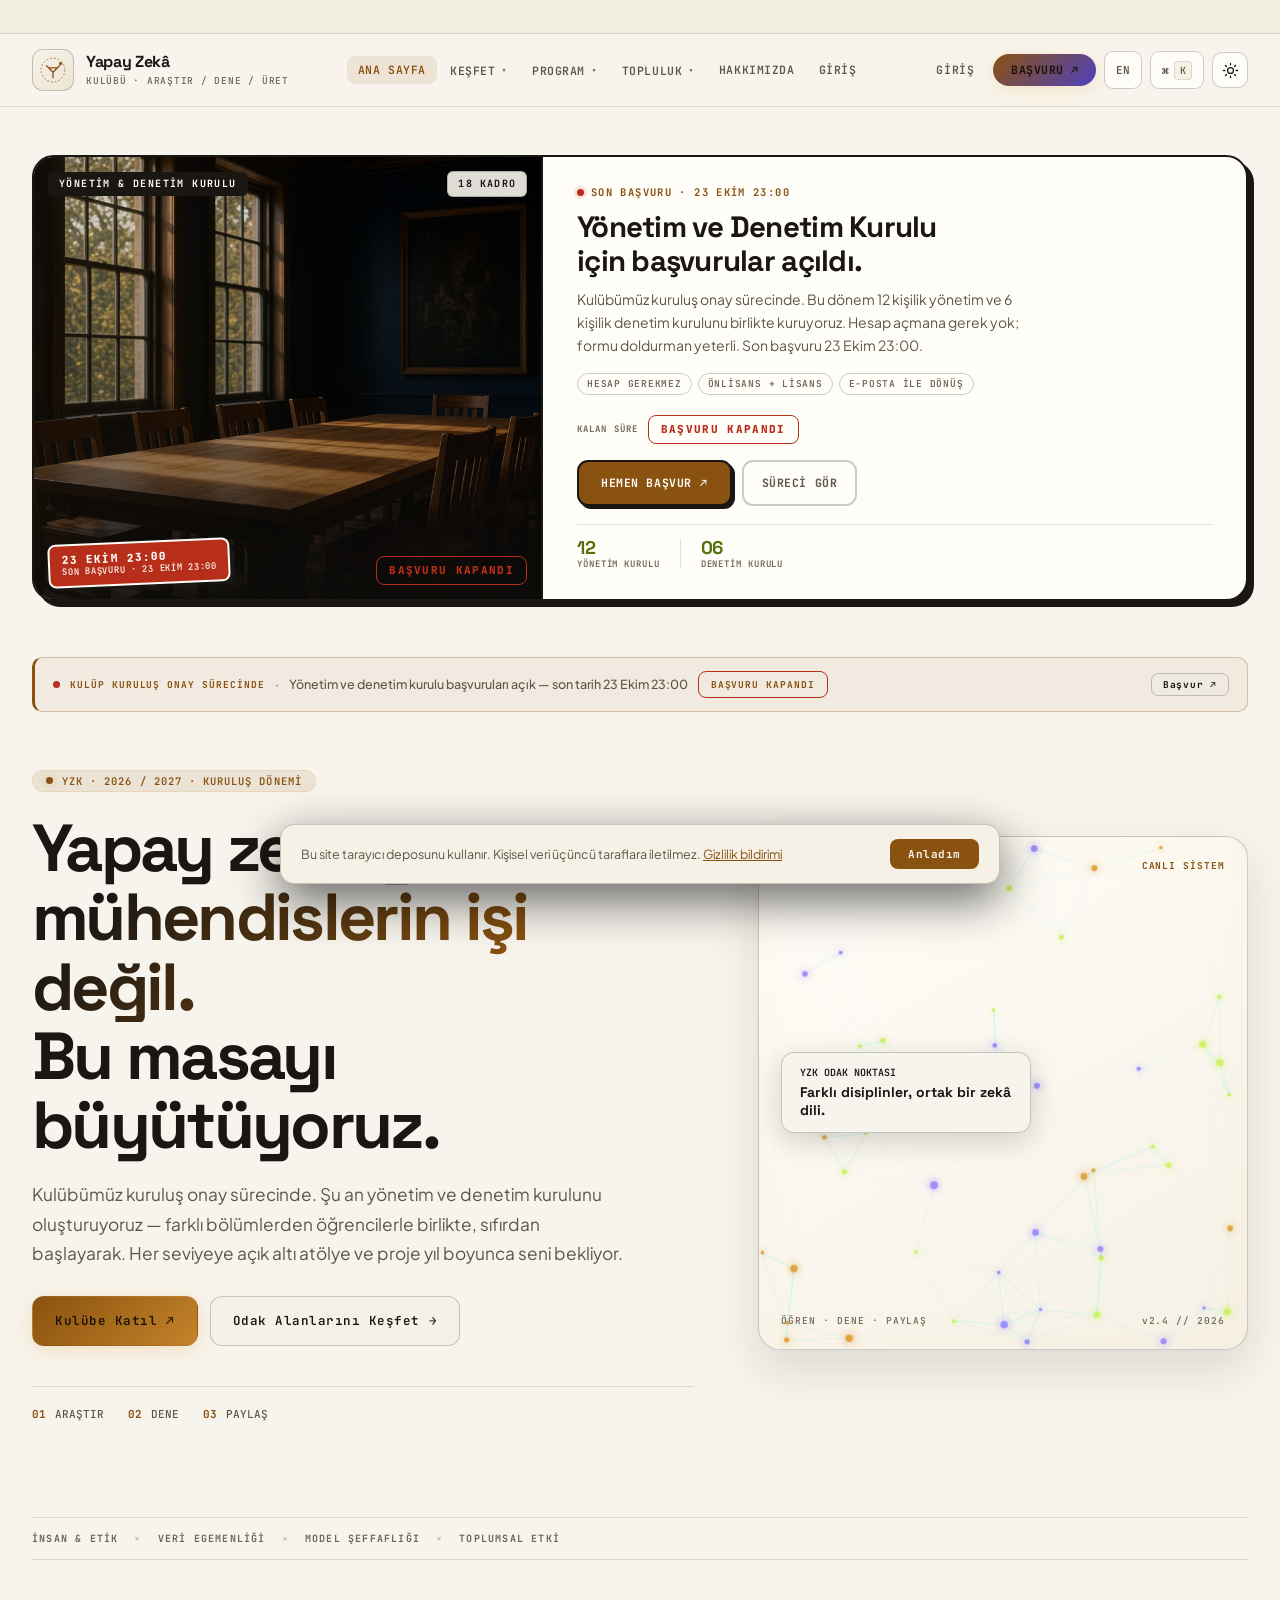
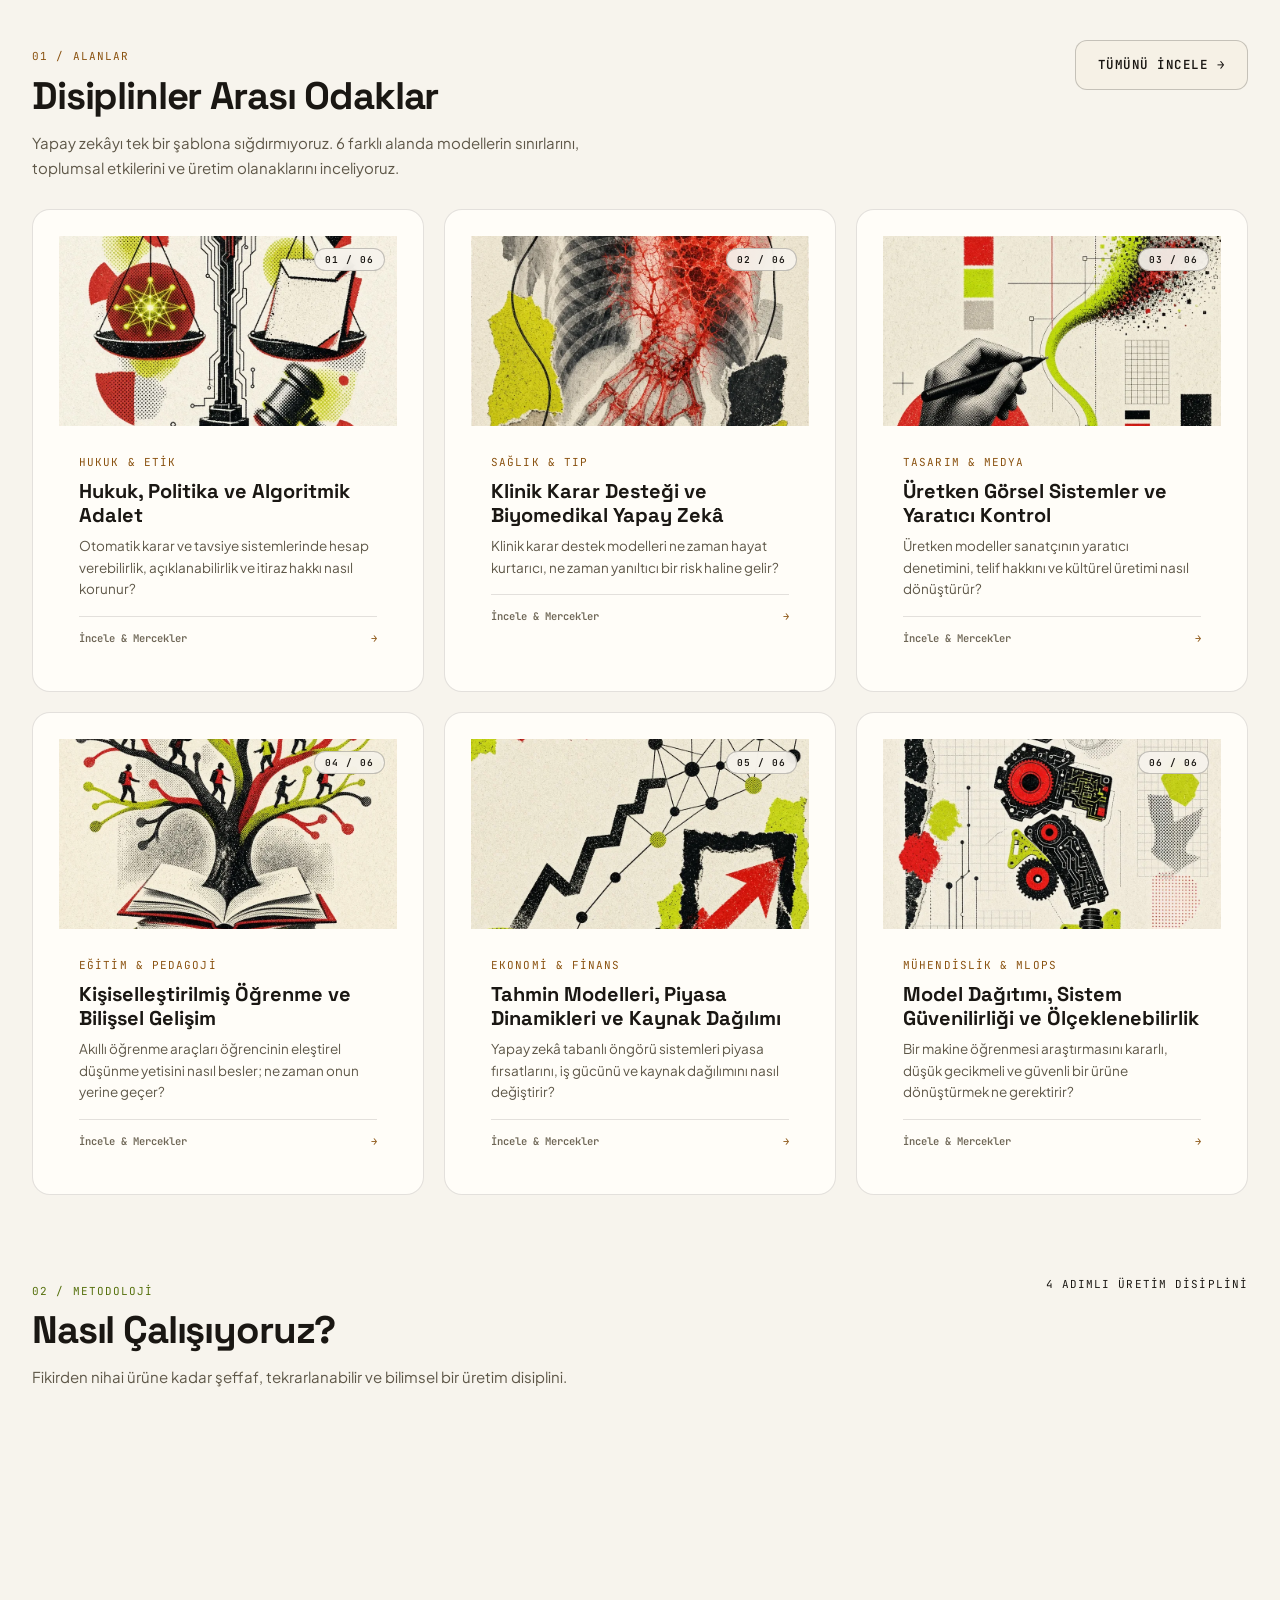
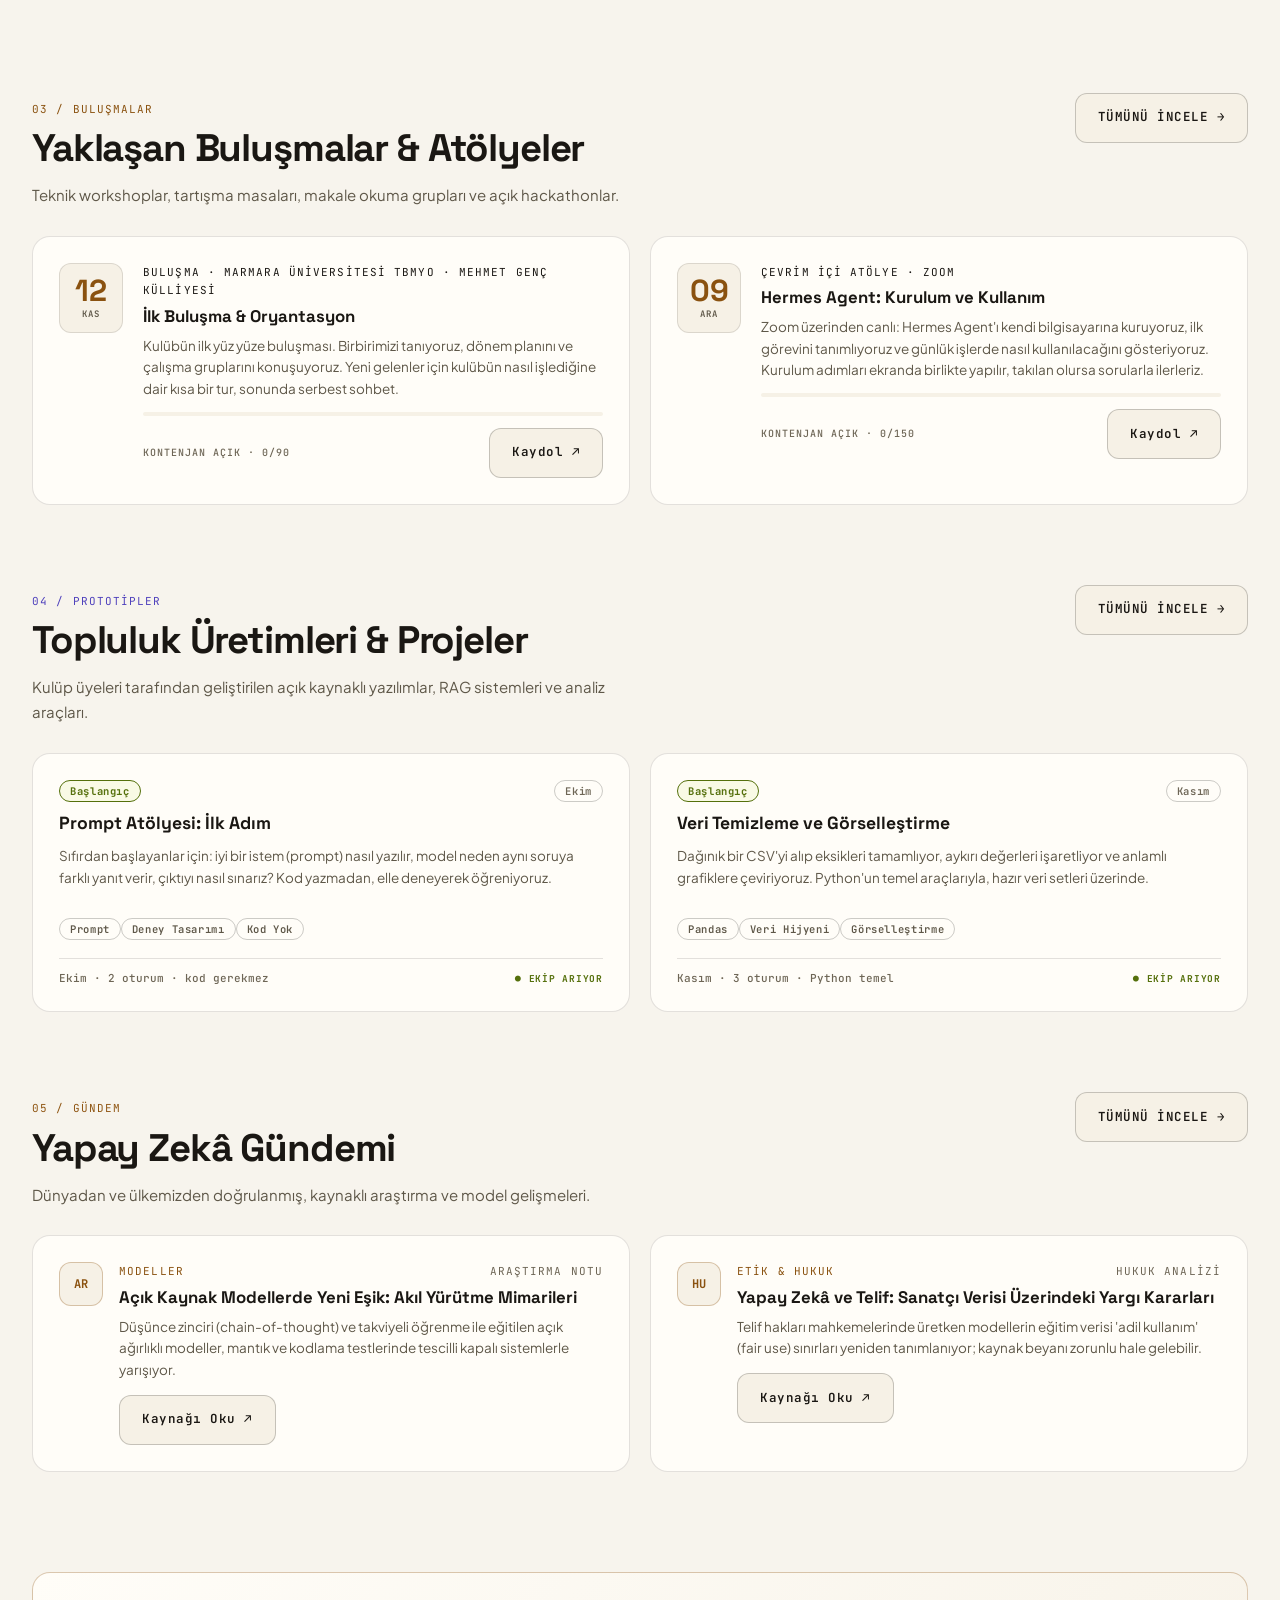
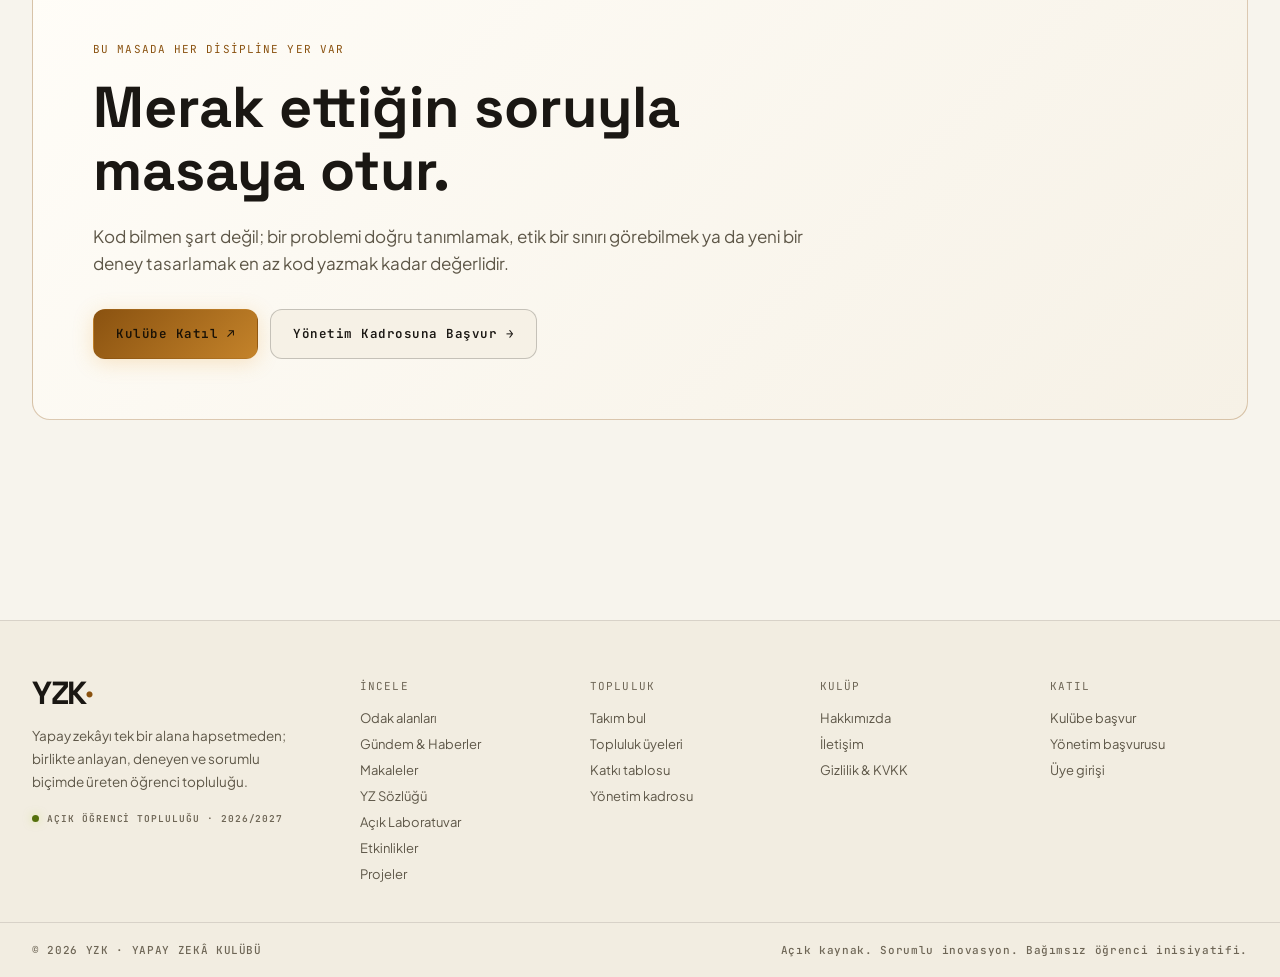
==== commit 1679570f: "feat: light/dark tema butonu (sag ust) + 12 kisilik yonetim / 6 kisilik denetim kurulu - Tema butonu" ====
--- a/index.html
+++ b/index.html
@@ -3,19 +3,29 @@
 <head>
 <meta charset="utf-8">
 <meta name="viewport" content="width=device-width, initial-scale=1, viewport-fit=cover, interactive-widget=resizes-content">
-<meta name="color-scheme" content="dark">
+<meta name="color-scheme" content="dark light">
 <title>Yapay Zekâ Kulübü · YZK</title>
 <meta name="description" content="Yapay zekâyı birlikte araştıran, deneyen ve sorumlu biçimde üreten disiplinler arası öğrenci topluluğu.">
 <meta property="og:title" content="Yapay Zekâ Kulübü · YZK">
 <meta property="og:description" content="Yapay zekâyı birlikte araştır, dene ve üret.">
 <meta property="og:type" content="website">
-<meta name="theme-color" content="#07090E">
+<meta name="theme-color" content="#0E0D0B">
 <link rel="manifest" href="./manifest.webmanifest">
 <link rel="preconnect" href="https://fonts.googleapis.com">
 <link rel="preconnect" href="https://fonts.gstatic.com" crossorigin>
 <link href="https://fonts.googleapis.com/css2?family=JetBrains+Mono:wght@400;500;600;700&family=Plus+Jakarta+Sans:wght@400;500;600;700;800&family=Space+Grotesk:wght@500;600;700&display=swap" rel="stylesheet">
 <link rel="icon" type="image/svg+xml" href="./icon.svg">
 <link rel="stylesheet" href="./style.css">
+<script>
+/* Tema: ilk boyamadan önce uygula (FOUC yok) */
+(function () {
+  try {
+    var t = localStorage.getItem('yzk-theme');
+    if (!t) t = window.matchMedia('(prefers-color-scheme: light)').matches ? 'light' : 'dark';
+    document.documentElement.setAttribute('data-theme', t);
+  } catch (e) {}
+})();
+</script>
 </head>
 <body>
 <div id="scroll-progress" class="scroll-progress" aria-hidden="true"></div>
@@ -92,6 +102,15 @@
       <button id="lang" class="chip" type="button" aria-label="Switch to English">EN</button>
       <button id="cmdBtn" class="chip cmd-chip" type="button" aria-label="Komut paletini aç">
         <span class="cmd-icon">⌘</span><kbd>K</kbd>
+      </button>
+      <button id="themeBtn" class="theme-toggle" type="button" aria-label="Temayı değiştir" title="Aydınlık / Karanlık">
+        <svg class="ico-moon" viewBox="0 0 24 24" fill="none" stroke="currentColor" stroke-width="1.8" stroke-linecap="round" stroke-linejoin="round" aria-hidden="true">
+          <path d="M21 12.8A9 9 0 1 1 11.2 3a7 7 0 0 0 9.8 9.8z"/>
+        </svg>
+        <svg class="ico-sun" viewBox="0 0 24 24" fill="none" stroke="currentColor" stroke-width="1.8" stroke-linecap="round" stroke-linejoin="round" aria-hidden="true">
+          <circle cx="12" cy="12" r="4.2"/>
+          <path d="M12 2v2M12 20v2M4.9 4.9l1.4 1.4M17.7 17.7l1.4 1.4M2 12h2M20 12h2M4.9 19.1l1.4-1.4M17.7 6.3l1.4-1.4"/>
+        </svg>
       </button>
     </div>
   </div>
--- a/style.css
+++ b/style.css
@@ -1,41 +1,45 @@
-/* Yapay Zekâ Kulübü (YZK) — Tasarım Sistemi v3 (Muted, Premium, Modern) */
-
-:root {
-  /* ── Arka Plan Katmanları ── */
-  --bg:         #080C14;
-  --bg-subtle:  #0B101A;
-  --surf:       #0F1623;
-  --surf2:      #161E2E;
-  --surf3:      #1E2A40;
-  --surf-glass: rgba(11, 16, 26, 0.78);
+/* Yapay Zekâ Kulübü (YZK) — Tasarım Sistemi v4
+   Palet: "sıcak mürekkep" — saf siyah yerine kâğıt/mürekkep sıcaklığı.
+   Kontrast hedefleri: fg 17:1, muted 7.2:1, aksanlar ≥7:1 (AAA),
+   dim ≥4.5:1 (AA), marka kırmızısı ≥4.9:1. */
+
+:root, [data-theme="dark"] {
+  /* ── Arka Plan Katmanları (sıcak, nötr-sıcak mürekkep) ── */
+  --bg:         #0E0D0B;   /* en alt: kavrulmuş kâğıt siyahı */
+  --bg-subtle:  #14120F;
+  --surf:       #1A1713;   /* kart yüzeyi */
+  --surf2:      #221E19;   /* yükseltilmiş */
+  --surf3:      #2B2620;   /* hover / iç içe */
+  --surf-glass: rgba(14, 13, 11, 0.80);
+  --bg-header:  #1A1713;
 
   /* ── Metin ── */
-  --fg:    #EDF2F7;
-  --muted: #8499B0;
-  --dim:   #4E627A;
-
-  /* ── Aksan Renkleri (Softened) ── */
-  --cyan:       #38BDF8;
-  --cyan-dim:   rgba(56, 189, 248, 0.12);
-  --lime:       #A3E635;
-  --lime-dim:   rgba(163, 230, 53, 0.12);
-  --violet:     #818CF8;
-  --violet-dim: rgba(129, 140, 248, 0.12);
-  --amber:      #FB923C;
-  --rose:       #F472B6;
-
-  /* ── Sınırlar ── */
-  --line:         rgba(255,255,255,0.07);
-  --line-strong:  rgba(255,255,255,0.13);
-  --line-cyan:    rgba(56,189,248,0.25);
-  --border:       rgba(255,255,255,0.07);
-  --bg-header:    #0F1623;
-
-  /* ── Gölge & Parıltı ── */
-  --glow-cyan:  0 0 28px rgba(56, 189, 248, 0.18);
-  --glow-lime:  0 0 28px rgba(163, 230, 53, 0.18);
-  --shadow-sm:  0 4px 16px rgba(0,0,0,0.35);
-  --shadow-lg:  0 20px 48px rgba(0,0,0,0.50);
+  --fg:    #F5EFE3;   /* sıcak kırık beyaz (saf #fff değil — göz yormaz) */
+  --muted: #A99C88;   /* 7.2:1 */
+  --dim:   #8F8474;   /* 4.5:1 AA — etiket/dipnot */
+
+  /* ── Aksanlar: tek sıcak ana + iki destek ── */
+  --cyan:       #E8A33D;   /* ANA AKSAN → kehribar/bal (9:1) */
+  --cyan-dim:   rgba(232, 163, 61, 0.14);
+  --lime:       #C9E05C;   /* ikincil: taze/aktif (13:1) */
+  --lime-dim:   rgba(201, 224, 92, 0.14);
+  --violet:     #8B7BF0;   /* üçüncül: teknoloji (5.7:1 AA) */
+  --violet-dim: rgba(139, 123, 240, 0.14);
+  --amber:      #F0954A;
+  --rose:       #E9785F;
+  --red:        #F2604F;   /* marka/acil (5.6:1) */
+
+  /* ── Sınırlar (sıcak beyaz tonlu) ── */
+  --line:         rgba(245,239,227,0.09);
+  --line-strong:  rgba(245,239,227,0.17);
+  --line-cyan:    rgba(232,163,61,0.30);
+  --border:       rgba(245,239,227,0.09);
+
+  /* ── Gölge & Parıltı (daha yumuşak, daha az "neon") ── */
+  --glow-cyan:  0 0 28px rgba(232, 163, 61, 0.16);
+  --glow-lime:  0 0 28px rgba(201, 224, 92, 0.16);
+  --shadow-sm:  0 4px 16px rgba(0,0,0,0.40);
+  --shadow-lg:  0 20px 48px rgba(0,0,0,0.55);
 
   /* ── Tipografi ── */
   --display: 'Space Grotesk', -apple-system, BlinkMacSystemFont, sans-serif;
@@ -46,7 +50,56 @@
   --e-out: cubic-bezier(0.16, 1, 0.3, 1);
   --e-in:  cubic-bezier(0.4, 0, 1, 1);
 
+  --tint:      rgba(245,239,227,0.035);
+  --grid-line: rgba(255,255,255,0.015);
+  --inset-hi:  rgba(255,255,255,0.08);
+
   color-scheme: dark;
+}
+
+/* ═══════════════════════════════════════════════════
+   TEMA: AYDINLIK — "sıcak kâğıt"
+   Saf beyaz yok (#FFF değil, #F7F4ED kâğıt tonu);
+   aksanlar koyulaştırıldı ki AA/AAA korunsun.
+═══════════════════════════════════════════════════ */
+[data-theme="light"] {
+  --bg:         #F7F4ED;
+  --bg-subtle:  #F2EDE1;
+  --surf:       #FFFDF8;
+  --surf2:      #F6F1E6;
+  --surf3:      #EDE6D6;
+  --surf-glass: rgba(247, 244, 237, 0.86);
+  --bg-header:  rgba(247, 244, 237, 0.88);
+
+  --fg:    #1A1713;
+  --muted: #5E5748;
+  --dim:   #6E6656;
+
+  --cyan:       #8A5210;
+  --cyan-dim:   rgba(138, 82, 16, 0.10);
+  --lime:       #55700C;
+  --lime-dim:   rgba(85, 112, 12, 0.10);
+  --violet:     #4F41BC;
+  --violet-dim: rgba(79, 65, 188, 0.10);
+  --amber:      #8F5512;
+  --rose:       #A63B2C;
+  --red:        #B72E1B;
+
+  --line:         rgba(26, 23, 19, 0.12);
+  --line-strong:  rgba(26, 23, 19, 0.22);
+  --line-cyan:    rgba(138, 82, 16, 0.30);
+  --border:       rgba(26, 23, 19, 0.12);
+
+  --glow-cyan:  0 0 24px rgba(138, 82, 16, 0.10);
+  --glow-lime:  0 0 24px rgba(85, 112, 12, 0.10);
+  --shadow-sm:  0 4px 16px rgba(26, 23, 19, 0.08);
+  --shadow-lg:  0 20px 48px rgba(26, 23, 19, 0.12);
+
+  --tint:      rgba(26,23,19,0.035);
+  --grid-line: rgba(26,23,19,0.045);
+  --inset-hi:  rgba(255,255,255,0.65);
+
+  color-scheme: light;
 }
 
 /* ═══════════════════════════════════════════════════
@@ -69,10 +122,10 @@
   min-height: 100dvh;
   background-color: var(--bg);
   background-image:
-    radial-gradient(ellipse 80% 50% at 50% -5%, rgba(56,189,248,0.07) 0%, transparent 65%),
-    radial-gradient(ellipse 55% 45% at 90% 65%, rgba(129,140,248,0.04) 0%, transparent 60%),
-    linear-gradient(to right, rgba(255,255,255,0.015) 1px, transparent 1px),
-    linear-gradient(to bottom, rgba(255,255,255,0.015) 1px, transparent 1px);
+    radial-gradient(ellipse 80% 50% at 50% -5%, rgba(232,163,61,0.07) 0%, transparent 65%),
+    radial-gradient(ellipse 55% 45% at 90% 65%, rgba(139,123,240,0.04) 0%, transparent 60%),
+    linear-gradient(to right, var(--grid-line) 1px, transparent 1px),
+    linear-gradient(to bottom, var(--grid-line) 1px, transparent 1px);
   background-size: 100% 100%, 100% 100%, 52px 52px, 52px 52px;
   color: var(--fg);
   font: 400 16px/1.7 var(--body);
@@ -135,7 +188,7 @@
   position: fixed;
   width: 700px; height: 700px;
   border-radius: 50%;
-  background: radial-gradient(circle, rgba(56,189,248,0.05) 0%, rgba(129,140,248,0.025) 45%, transparent 70%);
+  background: radial-gradient(circle, rgba(232,163,61,0.05) 0%, rgba(139,123,240,0.025) 45%, transparent 70%);
   top: var(--cursor-y, -999px);
   left: var(--cursor-x, -999px);
   transform: translate(-50%,-50%);
@@ -178,7 +231,7 @@
   display: flex;
   white-space: nowrap;
   gap: 36px;
-  animation: marquee 42s linear infinite;
+  animation: marquee var(--marquee-dur, 42s) linear infinite;
   padding-left: 100%;
 }
 .marquee-inner span {
@@ -213,7 +266,7 @@
 }
 .top.scrolled {
   border-bottom-color: var(--line-strong);
-  background: rgba(8, 12, 20, 0.92);
+  background: rgba(14,13,11, 0.92);
 }
 .top-inner {
   max-width: 1440px;
@@ -244,12 +297,12 @@
   color: var(--cyan);
   display: grid;
   place-items: center;
-  box-shadow: inset 0 1px 0 rgba(255,255,255,0.08);
+  box-shadow: inset 0 1px 0 var(--inset-hi);
   transition: border-color 0.2s, box-shadow 0.2s;
 }
 .brand:hover .brand-mark {
   border-color: var(--cyan);
-  box-shadow: 0 0 18px rgba(56,189,248,0.2);
+  box-shadow: 0 0 18px rgba(232,163,61,0.2);
 }
 .brand-mark svg { width: 26px; height: 26px; }
 .brand-pulse { animation: pulseDot 2.5s ease-in-out infinite; }
@@ -323,7 +376,7 @@
   background: var(--surf2);
   border: 1px solid var(--line-strong);
   border-radius: 12px;
-  box-shadow: 0 16px 48px rgba(0,0,0,0.65), 0 0 0 1px rgba(56,189,248,0.05);
+  box-shadow: 0 16px 48px rgba(0,0,0,0.65), 0 0 0 1px rgba(232,163,61,0.05);
   backdrop-filter: blur(24px);
 }
 .nav-menu a {
@@ -380,20 +433,20 @@
   padding: 10px 18px;
   border-radius: 999px;
   background: linear-gradient(135deg, var(--cyan), var(--violet));
-  color: #050811;
+  color: #1A1206;
   font: 700 11.5px/1 var(--mono);
   letter-spacing: 0.04em;
   display: inline-flex;
   align-items: center;
   gap: 7px;
-  box-shadow: 0 4px 20px rgba(56,189,248,0.22);
+  box-shadow: 0 4px 20px rgba(232,163,61,0.22);
   transition: all 0.25s var(--e-out);
 }
 .nav-apply:hover {
-  background: linear-gradient(135deg, var(--lime), #8BD30A);
-  box-shadow: 0 6px 28px rgba(163,230,53,0.28);
+  background: linear-gradient(135deg, var(--lime), #A8C24A);
+  box-shadow: 0 6px 28px rgba(201,224,92,0.28);
   transform: translateY(-2px);
-  color: #050811;
+  color: #1A1206;
 }
 
 .menu-toggle { display: none; }
@@ -467,7 +520,7 @@
   position: absolute;
   inset: -1px;
   border-radius: inherit;
-  background: radial-gradient(380px circle at var(--mouse-x,-999px) var(--mouse-y,-999px), rgba(56,189,248,0.14), transparent 40%);
+  background: radial-gradient(380px circle at var(--mouse-x,-999px) var(--mouse-y,-999px), rgba(232,163,61,0.14), transparent 40%);
   z-index: 1;
   pointer-events: none;
   opacity: 0;
@@ -476,10 +529,462 @@
 .spotlight-card:hover {
   transform: translateY(-4px);
   border-color: var(--line-cyan);
-  box-shadow: 0 14px 36px rgba(0,0,0,0.38), 0 0 20px rgba(56,189,248,0.08);
+  box-shadow: 0 14px 36px rgba(0,0,0,0.38), 0 0 20px rgba(232,163,61,0.08);
 }
 .spotlight-card:hover::before { opacity: 1; }
 .spotlight-content { position: relative; z-index: 2; }
+
+/* ═══════════════════════════════════════════════════
+   ÖNE ÇIKAN DUYURU (ana sayfa üstü)
+   Referansın dilinden: 2px mürekkep border + hard offset
+   shadow + 42/58 split. Palet sıcak mürekkep.
+═══════════════════════════════════════════════════ */
+.announce {
+  display: grid;
+  grid-template-columns: 42% 1fr;
+  margin: 8px 0 56px;
+  min-height: 340px;
+  border: 2px solid var(--fg);
+  border-radius: 22px;
+  background: var(--surf);
+  box-shadow: 7px 7px 0 0 var(--fg);
+  overflow: hidden;
+  color: var(--fg);
+  text-decoration: none;
+  transition: transform 0.28s var(--e-out), box-shadow 0.28s var(--e-out);
+}
+.announce:hover {
+  transform: translate(-3px, -3px);
+  box-shadow: 11px 11px 0 0 var(--fg);
+  color: var(--fg);
+}
+.announce:focus-visible { outline: 3px solid var(--cyan); outline-offset: 4px; }
+
+/* ── Görsel yarı ── */
+.announce-visual {
+  position: relative;
+  display: block;
+  overflow: hidden;
+  background: #14120F;
+  border-right: 2px solid var(--fg);
+}
+.announce-visual img {
+  width: 100%; height: 100%;
+  object-fit: cover;
+  display: block;
+  transform: scale(1.02);
+  transition: transform 0.7s var(--e-out), filter 0.4s;
+  filter: saturate(1.05) contrast(1.03);
+}
+.announce:hover .announce-visual img { transform: scale(1.07); }
+.announce-visual-scrim {
+  position: absolute; inset: 0;
+  background:
+    linear-gradient(to top, rgba(14,13,11,0.90) 0%, rgba(14,13,11,0.35) 42%, rgba(14,13,11,0.15) 100%),
+    linear-gradient(105deg, rgba(232,163,61,0.16) 0%, transparent 55%);
+}
+.announce-visual-top {
+  position: absolute;
+  top: 14px; left: 14px; right: 14px;
+  display: flex;
+  align-items: center;
+  justify-content: space-between;
+  gap: 8px;
+}
+.announce-ribbon {
+  font: 700 10px/1 var(--mono);
+  letter-spacing: 0.14em;
+  text-transform: uppercase;
+  padding: 7px 11px;
+  border-radius: 6px;
+  background: var(--fg);
+  color: #14120F;
+  white-space: nowrap;
+}
+.announce-seats {
+  font: 700 10px/1 var(--mono);
+  letter-spacing: 0.12em;
+  padding: 7px 10px;
+  border-radius: 6px;
+  border: 1px solid var(--line-strong);
+  background: rgba(14,13,11,0.55);
+  color: var(--fg);
+  backdrop-filter: blur(6px);
+  white-space: nowrap;
+}
+/* dönen mühür */
+.announce-stamp {
+  position: absolute;
+  left: 14px; bottom: 14px;
+  display: grid;
+  gap: 2px;
+  padding: 9px 12px;
+  border-radius: 8px;
+  background: var(--red);
+  color: #14120F;
+  border: 2px solid #14120F;
+  box-shadow: 3px 3px 0 0 #14120F;
+  transform: rotate(-2.5deg);
+}
+.announce-stamp b {
+  font: 800 11px/1 var(--mono);
+  letter-spacing: 0.10em;
+}
+.announce-stamp i {
+  font: 600 9px/1 var(--mono);
+  letter-spacing: 0.08em;
+  opacity: 0.92;
+  font-style: normal;
+}
+
+/* ── Metin yarı ── */
+.announce-body {
+  display: flex;
+  flex-direction: column;
+  justify-content: center;
+  gap: 0;
+  padding: 30px 34px;
+  min-width: 0;
+}
+.announce-kicker {
+  display: inline-flex;
+  align-items: center;
+  gap: 7px;
+  font: 700 10.5px/1 var(--mono);
+  letter-spacing: 0.13em;
+  text-transform: uppercase;
+  color: var(--cyan);
+  margin-bottom: 12px;
+}
+.announce-dot {
+  width: 7px; height: 7px;
+  border-radius: 50%;
+  background: var(--red);
+  box-shadow: 0 0 0 3px rgba(242,96,79,0.18);
+  animation: annPulse 2s ease-in-out infinite;
+  flex-shrink: 0;
+}
+@keyframes annPulse {
+  0%,100% { box-shadow: 0 0 0 3px rgba(242,96,79,0.18); }
+  50%     { box-shadow: 0 0 0 6px rgba(242,96,79,0.05); }
+}
+.announce-title {
+  display: block;
+  font: 700 clamp(1.35rem, 2.3vw, 1.95rem)/1.16 var(--display);
+  letter-spacing: -0.025em;
+  color: var(--fg);
+  margin-bottom: 10px;
+  text-wrap: balance;
+}
+.announce-text {
+  display: block;
+  font: 400 14px/1.65 var(--body);
+  color: var(--muted);
+  margin-bottom: 16px;
+  max-width: 46ch;
+}
+.announce-meta {
+  display: flex;
+  flex-wrap: wrap;
+  gap: 6px;
+  margin-bottom: 20px;
+}
+.announce-meta > span {
+  font: 600 9.5px/1 var(--mono);
+  letter-spacing: 0.08em;
+  text-transform: uppercase;
+  color: var(--dim);
+  padding: 5px 9px;
+  border: 1px solid var(--line-strong);
+  border-radius: 999px;
+  white-space: nowrap;
+}
+.announce-actions {
+  display: flex;
+  align-items: center;
+  gap: 10px;
+  flex-wrap: wrap;
+  margin-bottom: 18px;
+}
+.announce-cta {
+  display: inline-flex;
+  align-items: center;
+  gap: 8px;
+  min-height: 46px;
+  padding: 0 22px;
+  border-radius: 11px;
+  background: var(--cyan);
+  color: #1A1206;
+  font: 700 11.5px/1 var(--mono);
+  letter-spacing: 0.05em;
+  text-transform: uppercase;
+  border: 2px solid var(--fg);
+  box-shadow: 3px 3px 0 0 var(--fg);
+  transition: transform 0.18s var(--e-out), box-shadow 0.18s var(--e-out), background 0.18s;
+}
+.announce:hover .announce-cta {
+  background: var(--lime);
+  transform: translate(-2px, -2px);
+  box-shadow: 5px 5px 0 0 var(--fg);
+}
+.announce-ghost {
+  display: inline-flex;
+  align-items: center;
+  min-height: 46px;
+  padding: 0 18px;
+  border-radius: 11px;
+  border: 2px solid var(--line-strong);
+  color: var(--muted);
+  font: 700 11.5px/1 var(--mono);
+  letter-spacing: 0.05em;
+  text-transform: uppercase;
+  transition: border-color 0.2s, color 0.2s;
+}
+.announce:hover .announce-ghost { border-color: var(--fg); color: var(--fg); }
+.announce-stats {
+  display: flex;
+  gap: 0;
+  border-top: 1px solid var(--line);
+  padding-top: 14px;
+}
+.announce-stat {
+  display: flex;
+  flex-direction: column;
+  gap: 3px;
+  padding-right: 20px;
+  margin-right: 20px;
+  border-right: 1px solid var(--line);
+}
+.announce-stat:last-child { border-right: 0; padding-right: 0; margin-right: 0; }
+.announce-stat b {
+  font: 700 1.15rem/1 var(--display);
+  color: var(--lime);
+  letter-spacing: -0.02em;
+}
+.announce-stat i {
+  font: 600 9px/1 var(--mono);
+  letter-spacing: 0.1em;
+  color: var(--dim);
+  font-style: normal;
+}
+
+/* ── Duyuru kartı: duyarlı (mobil önce) ── */
+@media (max-width: 900px) {
+  .announce {
+    grid-template-columns: 1fr;
+    min-height: 0;
+    border-radius: 18px;
+    box-shadow: 5px 5px 0 0 var(--fg);
+    margin-bottom: 40px;
+  }
+  .announce:hover { transform: none; box-shadow: 5px 5px 0 0 var(--fg); }
+  .announce-visual {
+    border-right: 0;
+    border-bottom: 2px solid var(--fg);
+    aspect-ratio: 16 / 10;
+    max-height: 240px;
+  }
+  .announce-body { padding: 22px 20px 24px; }
+  .announce-text { max-width: none; }
+  .announce-stats { flex-wrap: wrap; gap: 14px 0; }
+  .announce-stat { padding-right: 14px; margin-right: 14px; }
+}
+@media (max-width: 560px) {
+  .announce { border-radius: 15px; }
+  .announce-visual { aspect-ratio: 4 / 3; max-height: 200px; }
+  .announce-visual-top { top: 10px; left: 10px; right: 10px; }
+  .announce-ribbon, .announce-seats { font-size: 8.5px; padding: 6px 8px; letter-spacing: 0.1em; }
+  .announce-stamp { left: 10px; bottom: 10px; padding: 7px 10px; }
+  .announce-stamp b { font-size: 9.5px; }
+  .announce-stamp i { font-size: 8px; }
+  .announce-body { padding: 18px 16px 20px; }
+  .announce-title { font-size: 1.25rem; margin-bottom: 8px; }
+  .announce-text { font-size: 13px; line-height: 1.55; margin-bottom: 13px; }
+  .announce-meta { gap: 5px; margin-bottom: 15px; }
+  .announce-meta > span { font-size: 8.5px; padding: 4px 7px; }
+  .announce-actions { gap: 8px; margin-bottom: 14px; }
+  .announce-cta, .announce-ghost {
+    min-height: 44px;
+    font-size: 10px;
+    padding: 0 14px;
+    flex: 1 1 auto;
+    justify-content: center;
+  }
+  .announce-stats { padding-top: 12px; gap: 12px 0; }
+  .announce-stat { padding-right: 12px; margin-right: 12px; }
+  .announce-stat b { font-size: 1rem; }
+  .announce-stat i { font-size: 8px; }
+}
+
+/* ── Geri sayım sayacı ── */
+.cd {
+  display: inline-flex;
+  align-items: center;
+  gap: 6px;
+  font-family: var(--mono);
+}
+.cd-cell {
+  display: inline-flex;
+  flex-direction: column;
+  align-items: center;
+  gap: 3px;
+  min-width: 44px;
+  padding: 7px 8px;
+  border: 1px solid var(--line-strong);
+  border-radius: 8px;
+  background: var(--tint);
+}
+.cd-cell b {
+  font: 700 1.15rem/1 var(--display);
+  color: var(--fg);
+  letter-spacing: -0.02em;
+  font-variant-numeric: tabular-nums;
+}
+.cd-cell i {
+  font: 600 7.5px/1 var(--mono);
+  letter-spacing: 0.12em;
+  color: var(--dim);
+  font-style: normal;
+}
+.cd-block .cd-cell { min-width: 56px; padding: 9px 10px; }
+.cd-block .cd-cell b { font-size: 1.5rem; }
+.cd-done b {
+  font: 800 11px/1 var(--mono);
+  letter-spacing: 0.12em;
+  color: var(--red);
+  padding: 8px 12px;
+  border: 1px solid var(--red);
+  border-radius: 8px;
+}
+/* duyuru görseli üstündeki sayaç */
+.announce-cd {
+  position: absolute;
+  right: 14px;
+  bottom: 14px;
+}
+.announce-cd .cd-cell {
+  background: rgba(14,13,11,0.72);
+  border-color: var(--line-strong);
+  backdrop-filter: blur(6px);
+}
+.announce-cd .cd-cell b { color: var(--fg); }
+/* duyuru gövdesindeki satır */
+.announce-cd-inline {
+  display: flex;
+  align-items: center;
+  gap: 10px;
+  flex-wrap: wrap;
+  margin-bottom: 16px;
+}
+.announce-cd-label {
+  font: 700 9px/1 var(--mono);
+  letter-spacing: 0.12em;
+  text-transform: uppercase;
+  color: var(--dim);
+}
+
+@media (max-width: 560px) {
+  .cd-cell { min-width: 38px; padding: 6px 6px; }
+  .cd-cell b { font-size: 1rem; }
+  .cd-cell i { font-size: 6.5px; letter-spacing: 0.08em; }
+  .cd-block .cd-cell { min-width: 48px; padding: 7px 8px; }
+  .cd-block .cd-cell b { font-size: 1.2rem; }
+  .announce-cd { right: 10px; bottom: 10px; }
+  .announce-cd .cd-cell { min-width: 32px; padding: 5px 5px; }
+  .announce-cd .cd-cell b { font-size: 0.9rem; }
+  .announce-cd .cd-cell i { font-size: 6px; }
+}
+
+/* ── Başvuru formu: alan ipucu ── */
+.field-hint {
+  display: block;
+  margin-top: 5px;
+  font: 600 10.5px/1.4 var(--mono);
+  letter-spacing: 0.02em;
+  color: var(--dim);
+}
+.field-hint.ok { color: var(--lime); }
+.field-hint.bad { color: var(--red); }
+
+/* ── Kuruluş durumu bandı ── */
+.status-banner {
+  display: flex;
+  align-items: center;
+  gap: 10px;
+  flex-wrap: wrap;
+  padding: 13px 18px;
+  margin: 4px 0 28px;
+  border: 1px solid var(--line-cyan);
+  border-left: 3px solid var(--cyan);
+  border-radius: 10px;
+  background: rgba(232, 163, 61, 0.055);
+  font: 500 12.5px/1.5 var(--body);
+  color: var(--muted);
+}
+.status-banner b {
+  font: 700 9.5px/1 var(--mono);
+  letter-spacing: 0.1em;
+  color: var(--cyan);
+  white-space: nowrap;
+}
+.status-dot {
+  width: 7px; height: 7px;
+  border-radius: 50%;
+  background: var(--red);
+  flex-shrink: 0;
+  animation: annPulse 2s ease-in-out infinite;
+}
+.status-sep { color: var(--dim); }
+.status-link {
+  margin-left: auto;
+  font: 700 9.5px/1 var(--mono);
+  letter-spacing: 0.08em;
+  color: var(--fg);
+  text-decoration: none;
+  padding: 6px 11px;
+  border: 1px solid var(--line-strong);
+  border-radius: 7px;
+  white-space: nowrap;
+  transition: border-color .18s, background .18s;
+}
+.status-link:hover { border-color: var(--cyan); background: rgba(232,163,61,.1); }
+@media (max-width: 700px) {
+  .status-banner { font-size: 11.5px; padding: 11px 14px; gap: 8px; }
+  .status-banner b { white-space: normal; }
+  .status-link { margin-left: 0; }
+}
+
+/* ── Başvuru sayfası: canlı sayaçlar ── */
+.app-stats {
+  display: grid;
+  grid-template-columns: repeat(4, 1fr);
+  gap: 12px;
+  margin: 28px 0 32px;
+}
+.app-stat {
+  display: flex;
+  flex-direction: column;
+  gap: 6px;
+  padding: 20px 22px;
+  border: 1px solid var(--line-strong);
+  border-radius: 14px;
+  background: var(--surf);
+}
+.app-stat b {
+  font: 700 1.9rem/1 var(--display);
+  color: var(--cyan);
+  letter-spacing: -0.03em;
+}
+.app-stat span {
+  font: 600 9.5px/1.3 var(--mono);
+  letter-spacing: 0.1em;
+  color: var(--dim);
+}
+@media (max-width: 760px) {
+  .app-stats { grid-template-columns: repeat(2, 1fr); gap: 10px; margin: 22px 0 26px; }
+  .app-stat { padding: 16px 16px; }
+  .app-stat b { font-size: 1.5rem; }
+}
 
 /* ═══════════════════════════════════════════════════
    HERO
@@ -530,7 +1035,7 @@
   margin-bottom: 22px;
   padding: 5px 13px;
   background: var(--cyan-dim);
-  border: 1px solid rgba(56,189,248,0.2);
+  border: 1px solid rgba(232,163,61,0.2);
   border-radius: 999px;
   color: var(--cyan);
   font: 600 10.5px/1 var(--mono);
@@ -539,7 +1044,7 @@
   width: 7px; height: 7px;
   border-radius: 50%;
   background: var(--cyan);
-  box-shadow: 0 0 8px rgba(56,189,248,0.6);
+  box-shadow: 0 0 8px rgba(232,163,61,0.6);
   animation: pulseDot 2.2s ease-in-out infinite;
 }
 @keyframes pulseDot {
@@ -577,28 +1082,28 @@
   border-color: var(--cyan);
   color: var(--cyan);
   transform: translateY(-2px);
-  box-shadow: 0 6px 20px rgba(56,189,248,0.12);
+  box-shadow: 0 6px 20px rgba(232,163,61,0.12);
 }
 .btn.solid {
-  background: linear-gradient(135deg, var(--cyan), #2196D9);
+  background: linear-gradient(135deg, var(--cyan), #C4832A);
   border-color: transparent;
-  color: #050811;
-  box-shadow: 0 4px 20px rgba(56,189,248,0.25);
+  color: #1A1206;
+  box-shadow: 0 4px 20px rgba(232,163,61,0.25);
 }
 .btn.solid:hover {
-  background: linear-gradient(135deg, var(--lime), #7EC809);
-  box-shadow: 0 6px 28px rgba(163,230,53,0.28);
-  color: #050811;
+  background: linear-gradient(135deg, var(--lime), #A8C24A);
+  box-shadow: 0 6px 28px rgba(201,224,92,0.28);
+  color: #1A1206;
   transform: translateY(-2px);
 }
 .btn.danger {
-  border-color: rgba(244,63,94,0.3);
-  color: #F87171;
+  border-color: rgba(242,96,79,0.3);
+  color: #F2604F;
 }
 .btn.danger:hover {
-  background: rgba(244,63,94,0.1);
-  border-color: #F87171;
-  color: #F87171;
+  background: rgba(242,96,79,0.1);
+  border-color: #F2604F;
+  color: #F2604F;
 }
 .btn.sm { min-height: 36px; padding: 7px 14px; font-size: 11px; }
 
@@ -627,10 +1132,10 @@
   aspect-ratio: 1/1.05;
   width: 100%;
   border-radius: 22px;
-  background: linear-gradient(150deg, #0A0F1E, #0F1828);
+  background: linear-gradient(150deg, var(--surf), var(--surf2));
   border: 1px solid var(--line-strong);
   overflow: hidden;
-  box-shadow: var(--shadow-lg), inset 0 0 60px rgba(56,189,248,0.04);
+  box-shadow: var(--shadow-lg), inset 0 0 60px rgba(232,163,61,0.04);
 }
 .hero-canvas {
   position: absolute; inset: 0;
@@ -655,8 +1160,8 @@
 .art-topline b { color: var(--cyan); }
 .art-card-pill {
   align-self: flex-start;
-  background: rgba(11,16,28,0.88);
-  border: 1px solid rgba(56,189,248,0.2);
+  background: rgba(26,23,19,0.88);
+  border: 1px solid rgba(232,163,61,0.2);
   padding: 13px 18px;
   border-radius: 13px;
   backdrop-filter: blur(14px);
@@ -782,7 +1287,7 @@
 .wallcard-badge {
   position: absolute;
   top: 12px; right: 12px;
-  background: rgba(8,12,20,0.85);
+  background: rgba(14,13,11,0.85);
   border: 1px solid var(--line-strong);
   padding: 4px 10px;
   border-radius: 999px;
@@ -850,8 +1355,8 @@
   border: 1px solid;
   white-space: nowrap;
 }
-.status-open { color: var(--lime); border-color: rgba(163,230,53,0.35); background: rgba(163,230,53,0.08); }
-.status-active { color: var(--cyan); border-color: rgba(56,189,248,0.35); background: rgba(56,189,248,0.08); }
+.status-open { color: var(--lime); border-color: rgba(201,224,92,0.35); background: rgba(201,224,92,0.08); }
+.status-active { color: var(--cyan); border-color: rgba(232,163,61,0.35); background: rgba(232,163,61,0.08); }
 .status-completed { color: var(--muted); border-color: rgba(142,159,181,0.3); background: rgba(142,159,181,0.06); }
 .proj-card h3 {
   font: 700 1.1rem/1.3 var(--display);
@@ -1297,7 +1802,7 @@
   height: 32px;
   border-radius: 50%;
   background: var(--cyan-dim);
-  border: 1px solid rgba(56,189,248,0.25);
+  border: 1px solid rgba(232,163,61,0.25);
   color: var(--cyan);
   font: 700 11px var(--mono);
   display: flex;
@@ -1438,7 +1943,7 @@
   width: 7px; height: 7px;
   border-radius: 50%;
   background: var(--lime);
-  box-shadow: 0 0 8px rgba(163,230,53,0.5);
+  box-shadow: 0 0 8px rgba(201,224,92,0.5);
   animation: pulseDot 2.5s ease-in-out infinite;
 }
 .foot-cols {
@@ -1477,7 +1982,7 @@
 ═══════════════════════════════════════════════════ */
 .palette {
   position: fixed; inset: 0; z-index: 500;
-  background: rgba(4,7,14,0.7);
+  background: rgba(10,9,8,0.7);
   backdrop-filter: blur(8px);
   display: flex;
   align-items: flex-start;
@@ -1563,7 +2068,7 @@
 ═══════════════════════════════════════════════════ */
 .auth-modal-overlay {
   position: fixed; inset: 0; z-index: 450;
-  background: rgba(4,7,14,0.75);
+  background: rgba(10,9,8,0.75);
   backdrop-filter: blur(8px);
   display: flex;
   align-items: center;
@@ -1638,7 +2143,7 @@
 .auth-form .field input:focus { border-color: var(--cyan); }
 .auth-error {
   font: 600 12px var(--mono);
-  color: #F87171;
+  color: #F2604F;
   min-height: 18px;
 }
 .auth-success {
@@ -1702,7 +2207,7 @@
   width: 22px; height: 22px;
   border-radius: 50%;
   background: var(--lime-dim);
-  border: 1px solid rgba(163,230,53,0.25);
+  border: 1px solid rgba(201,224,92,0.25);
   color: var(--lime);
   font: 700 11px var(--mono);
   display: flex;
@@ -2009,7 +2514,7 @@
     position: fixed;
     inset: 0;
     z-index: 150;
-    background: rgba(8,12,20,0.97);
+    background: rgba(14,13,11,0.97);
     backdrop-filter: blur(20px);
     padding: 80px 24px 40px;
     gap: 8px;
@@ -2499,7 +3004,7 @@
   .hero-art-overlay::before {
     content: "";
     position: absolute; inset: 0;
-    background: linear-gradient(to bottom, rgba(8,12,20,0.78) 0%, transparent 26%, transparent 74%, rgba(8,12,20,0.78) 100%);
+    background: linear-gradient(to bottom, rgba(14,13,11,0.78) 0%, transparent 26%, transparent 74%, rgba(14,13,11,0.78) 100%);
     pointer-events: none;
   }
   .art-topline, .art-footline { position: relative; z-index: 1; }
@@ -2697,6 +3202,127 @@
   .palette-box { height: 100dvh; }
 }
 
+
+/* ── Aydınlık temada ince ayarlar ── */
+[data-theme="light"] body {
+  background: var(--bg);
+}
+[data-theme="light"] .announce {
+  box-shadow: 6px 6px 0 0 var(--fg);
+  border-color: var(--fg);
+}
+[data-theme="light"] .announce:hover {
+  box-shadow: 10px 10px 0 0 var(--fg);
+}
+[data-theme="light"] .announce-visual-scrim {
+  background:
+    linear-gradient(to top, rgba(14,13,11,0.86) 0%, rgba(14,13,11,0.30) 45%, rgba(14,13,11,0.10) 100%),
+    linear-gradient(105deg, rgba(138,82,16,0.12) 0%, transparent 55%);
+}
+[data-theme="light"] .announce-cta {
+  background: var(--cyan);
+  color: #FFFDF8;
+  border-color: var(--fg);
+}
+[data-theme="light"] .announce:hover .announce-cta {
+  background: var(--lime);
+  color: #FFFDF8;
+}
+[data-theme="light"] .announce-ribbon {
+  background: var(--fg);
+  color: #FFFDF8;
+}
+[data-theme="light"] .announce-stamp {
+  border-color: #FFFDF8;
+  color: #FFFDF8;
+  box-shadow: 3px 3px 0 0 rgba(26,23,19,0.55);
+}
+[data-theme="light"] .cd-cell {
+  background: rgba(26,23,19,0.04);
+}
+[data-theme="light"] .announce-seats {
+  background: rgba(247,244,237,0.90);
+  border-color: rgba(26,23,19,0.24);
+  color: var(--fg);
+}
+/* Koyu yarı saydam katman üstündeki metinler: her iki temada da açık kalmalı */
+[data-theme="light"] .art-card-pill {
+  background: rgba(247,244,237,0.94);
+  border-color: rgba(26,23,19,0.22);
+  box-shadow: 0 8px 28px rgba(26,23,19,0.18);
+}
+[data-theme="light"] .art-card-pill span,
+[data-theme="light"] .art-card-pill strong,
+[data-theme="light"] .art-card-pill em { color: var(--fg); }
+[data-theme="light"] .wallcard-badge {
+  background: rgba(247,244,237,0.92);
+  border-color: rgba(26,23,19,0.24);
+  color: var(--fg);
+}
+[data-theme="light"] .announce-cd .cd-cell {
+  background: rgba(247,244,237,0.92);
+  border-color: rgba(26,23,19,0.24);
+}
+[data-theme="light"] .announce-cd .cd-cell b { color: var(--fg); }
+[data-theme="light"] .announce-cd .cd-cell i { color: var(--muted); }
+[data-theme="light"] .status-banner {
+  background: rgba(138, 82, 16, 0.055);
+}
+[data-theme="light"] .ambient-glow {
+  background: radial-gradient(circle, rgba(138,82,16,0.045) 0%, rgba(79,65,188,0.02) 45%, transparent 70%);
+}
+[data-theme="light"] .top {
+  background: var(--bg-header);
+  border-bottom-color: var(--line);
+}
+[data-theme="light"] .admin-sidebar { background: var(--surf2); }
+[data-theme="light"] .badge-open    { background: rgba(85,112,12,0.12);  color: #4A620A; }
+[data-theme="light"] .badge-active  { background: rgba(138,82,16,0.12);  color: #7A480E; }
+[data-theme="light"] .badge-approved{ background: rgba(85,112,12,0.14);  color: #435908; }
+[data-theme="light"] .badge-rejected{ background: rgba(183,46,27,0.12);  color: #9C2716; }
+[data-theme="light"] .badge-pending { background: rgba(26,23,19,0.07);   color: #5E5748; }
+
+/* ── Tema düğmesi ── */
+.theme-toggle {
+  display: inline-flex;
+  align-items: center;
+  justify-content: center;
+  width: 36px; height: 36px;
+  padding: 0;
+  border: 1px solid var(--line-strong);
+  border-radius: 10px;
+  background: var(--surf);
+  color: var(--fg);
+  cursor: pointer;
+  transition: border-color .18s, background .18s, transform .18s;
+  flex-shrink: 0;
+}
+.theme-toggle:hover { border-color: var(--cyan); transform: translateY(-1px); }
+.theme-toggle:focus-visible { outline: 2px solid var(--cyan); outline-offset: 2px; }
+.theme-toggle svg { width: 17px; height: 17px; display: block; }
+.theme-toggle .ico-sun { display: none; }
+[data-theme="light"] .theme-toggle .ico-sun  { display: block; }
+[data-theme="light"] .theme-toggle .ico-moon { display: none; }
+@media (max-width: 640px) {
+  .theme-toggle { width: 34px; height: 34px; }
+}
+
+/* ── Yönetim: açık kadro kartları ── */
+.seat-card { border-style: dashed !important; }
+.seat-count {
+  font: 700 2.4rem/1 var(--display) !important;
+  color: var(--cyan) !important;
+  letter-spacing: -0.03em;
+  margin: 12px 0 4px !important;
+}
+.seat-label {
+  font: 700 10px/1.4 var(--mono) !important;
+  letter-spacing: 0.1em;
+  color: var(--muted);
+  text-transform: uppercase;
+  margin-bottom: 10px !important;
+}
+
 /* ── Yazdırma ── */
 @media print {
   .top, .marquee, .cookie-bar, .scroll-progress, .ambient-glow,
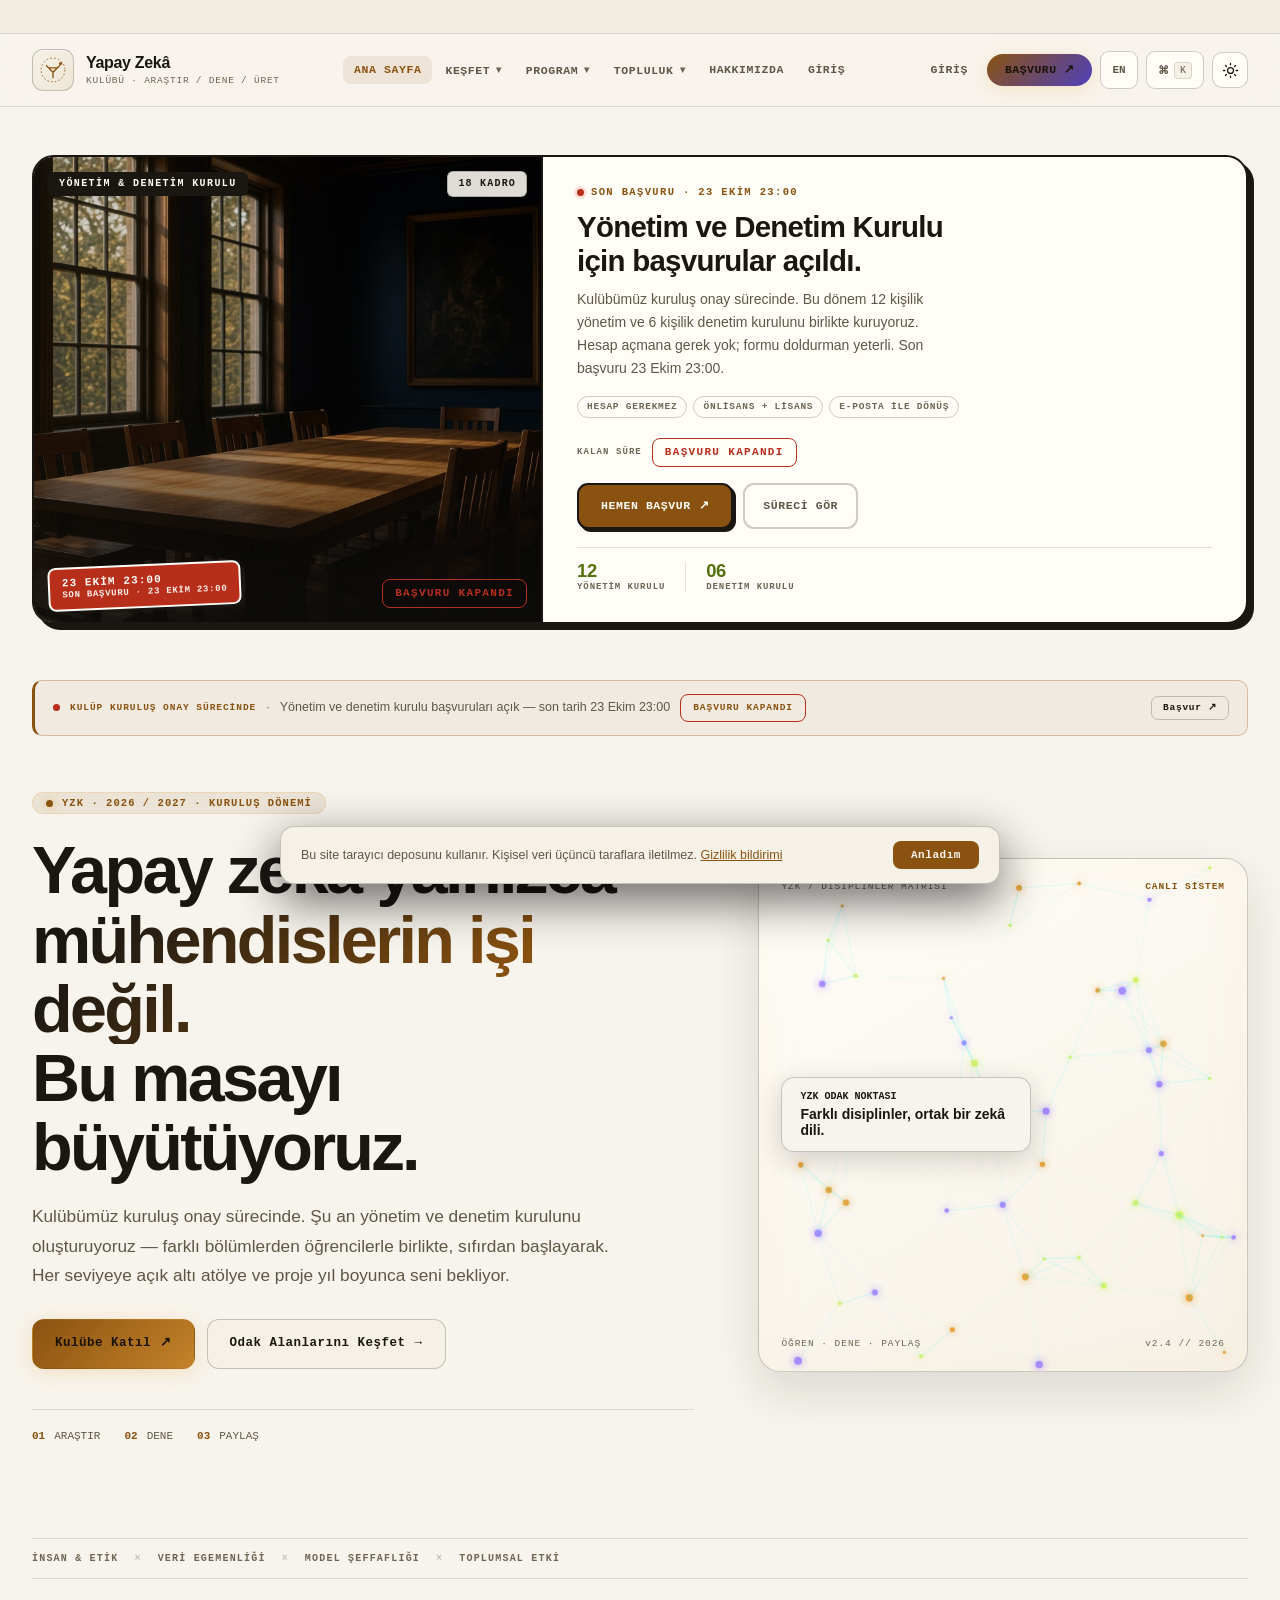
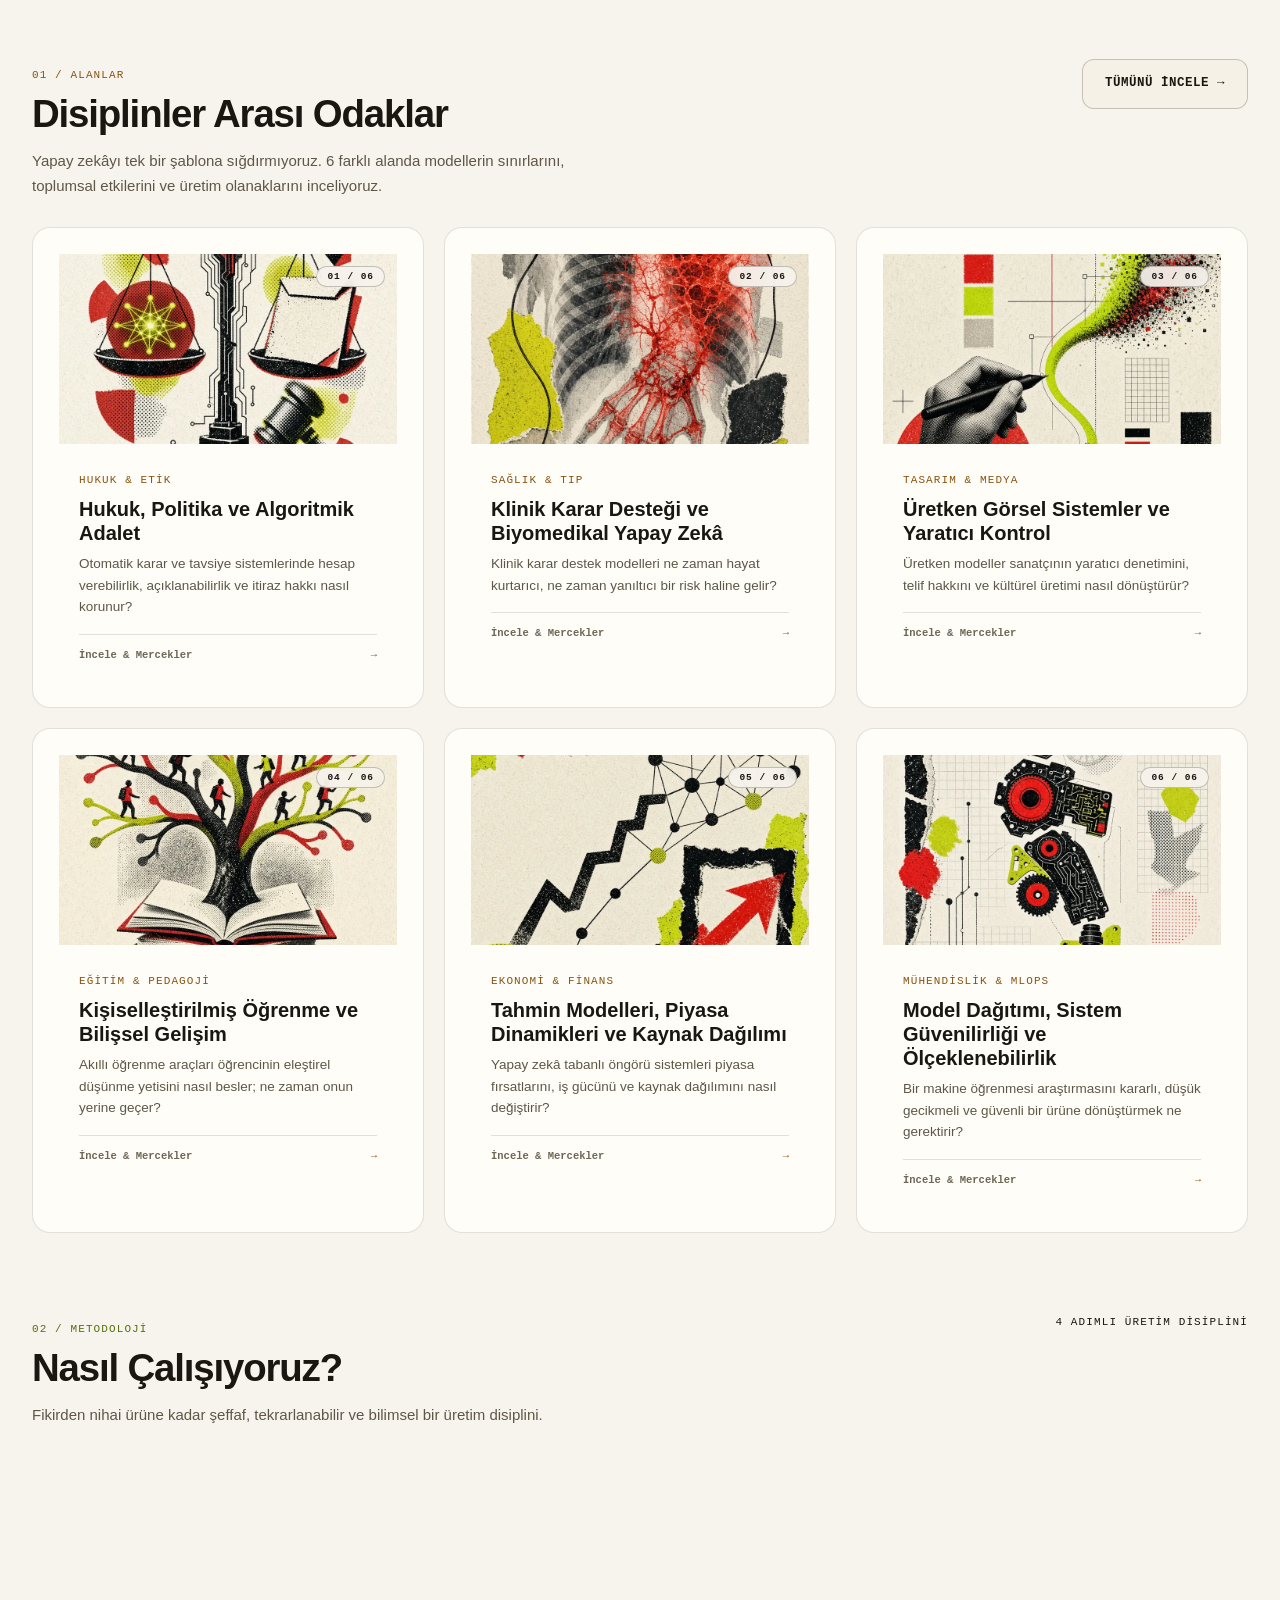
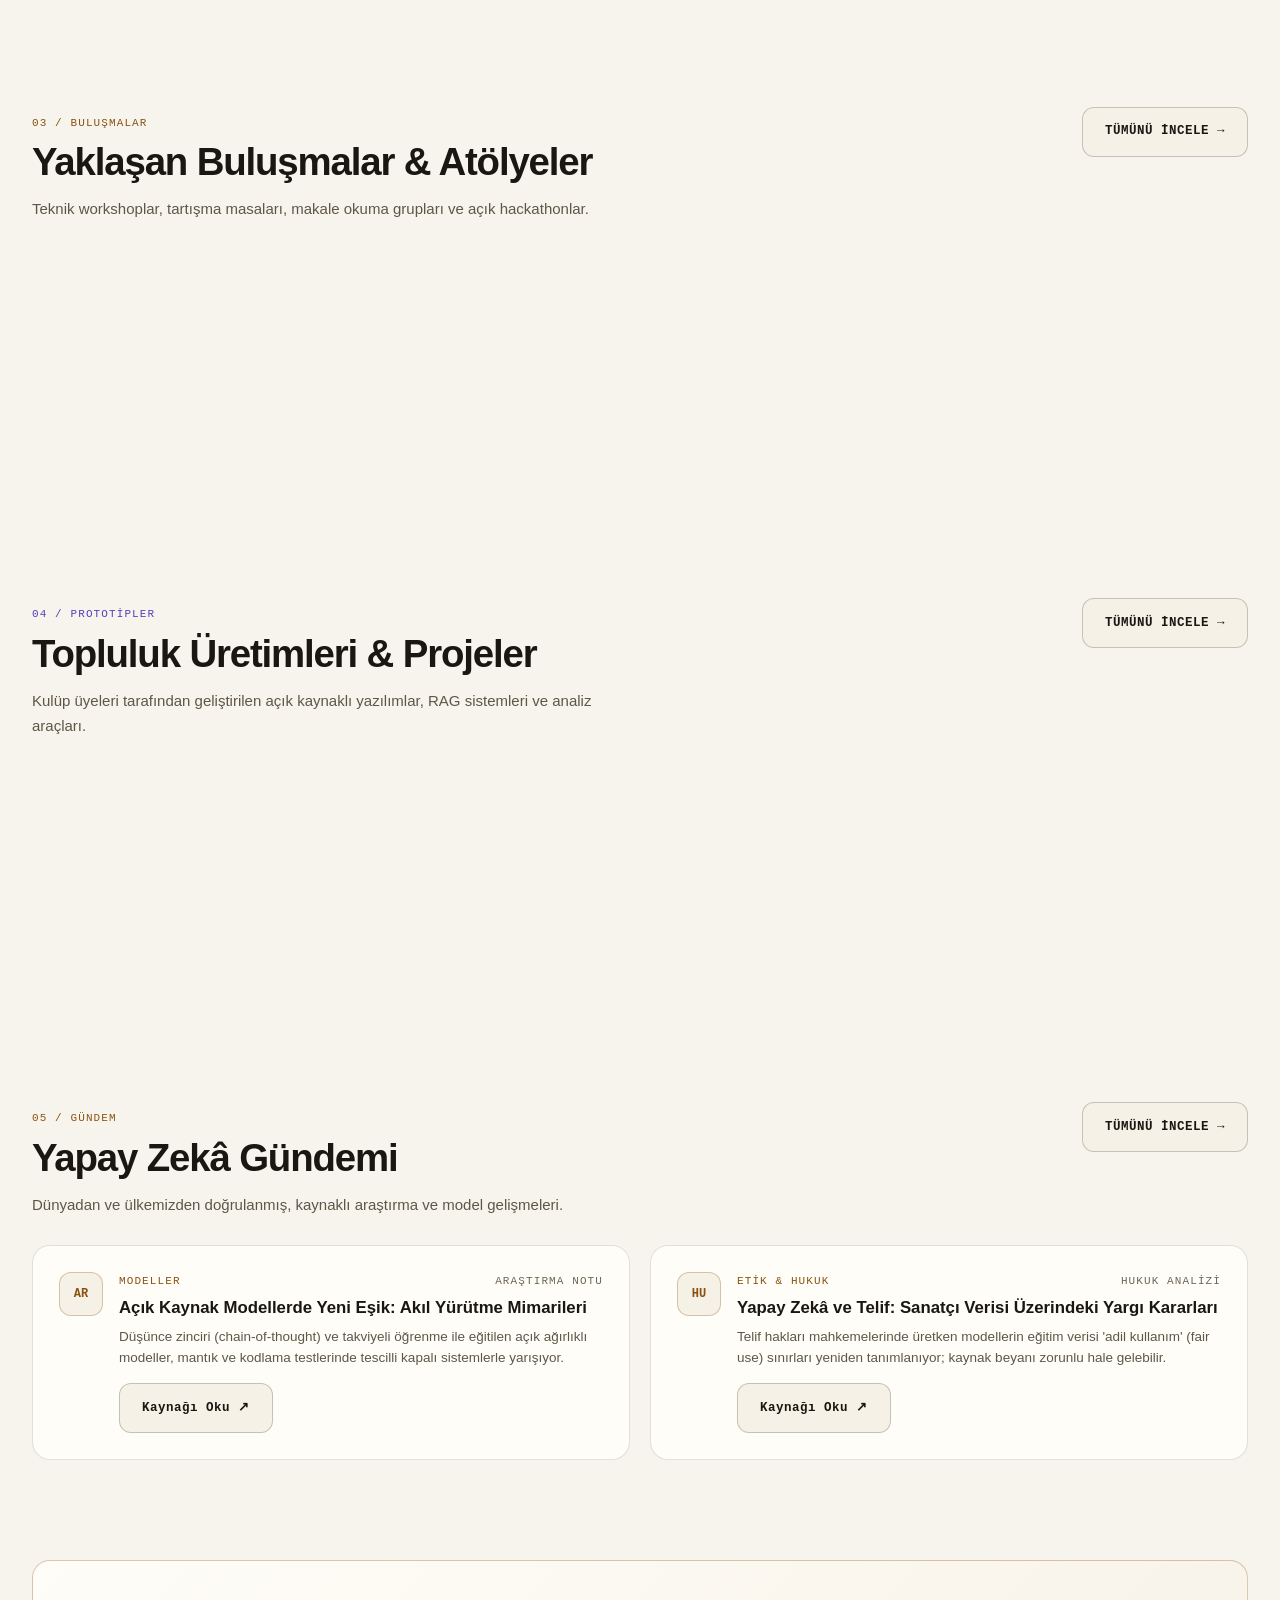
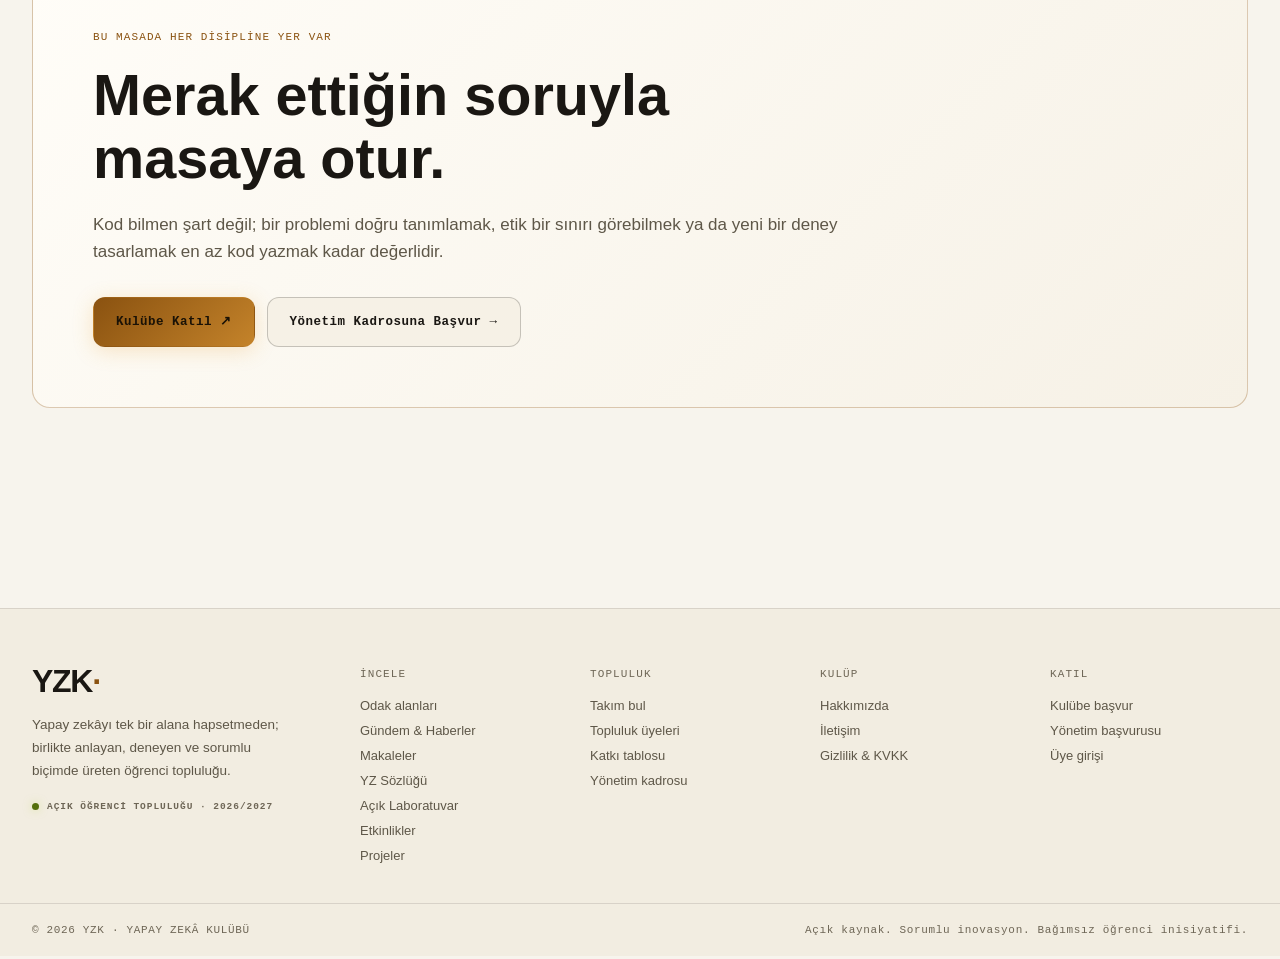
==== commit faf4028e: "guvenlik: XSS/CSP/veri sifreleme + ilk kurulum parolasi - secure.js: RSA-3072 + AES-256-GCM zarf, ci" ====
--- a/index.html
+++ b/index.html
@@ -2,6 +2,9 @@
 <html lang="tr" data-theme="dark">
 <head>
 <meta charset="utf-8">
+<meta http-equiv="Content-Security-Policy" content="default-src 'self'; script-src 'self'; style-src 'self' 'unsafe-inline' https://fonts.googleapis.com; font-src 'self' https://fonts.gstatic.com; img-src 'self' data: blob:; connect-src 'self'; form-action 'self'; base-uri 'none'; object-src 'none'; upgrade-insecure-requests">
+<meta name="referrer" content="strict-origin-when-cross-origin">
+<meta http-equiv="X-Content-Type-Options" content="nosniff">
 <meta name="viewport" content="width=device-width, initial-scale=1, viewport-fit=cover, interactive-widget=resizes-content">
 <meta name="color-scheme" content="dark light">
 <title>Yapay Zekâ Kulübü · YZK</title>
@@ -16,16 +19,7 @@
 <link href="https://fonts.googleapis.com/css2?family=JetBrains+Mono:wght@400;500;600;700&family=Plus+Jakarta+Sans:wght@400;500;600;700;800&family=Space+Grotesk:wght@500;600;700&display=swap" rel="stylesheet">
 <link rel="icon" type="image/svg+xml" href="./icon.svg">
 <link rel="stylesheet" href="./style.css">
-<script>
-/* Tema: ilk boyamadan önce uygula (FOUC yok) */
-(function () {
-  try {
-    var t = localStorage.getItem('yzk-theme');
-    if (!t) t = window.matchMedia('(prefers-color-scheme: light)').matches ? 'light' : 'dark';
-    document.documentElement.setAttribute('data-theme', t);
-  } catch (e) {}
-})();
-</script>
+<script src="./theme-boot.js"></script>
 </head>
 <body>
 <div id="scroll-progress" class="scroll-progress" aria-hidden="true"></div>
@@ -186,13 +180,10 @@
   </div>
 </div>
 
+<script src="secure.js"></script>
 <script src="data.js"></script>
 <script src="metrics.js"></script>
 <script src="core.js"></script>
-<script>
-if ("serviceWorker" in navigator) {
-  navigator.serviceWorker.register(new URL("./sw.js", document.baseURI)).catch(() => {});
-}
-</script>
+<script src="./sw-reg.js"></script>
 </body>
 </html>
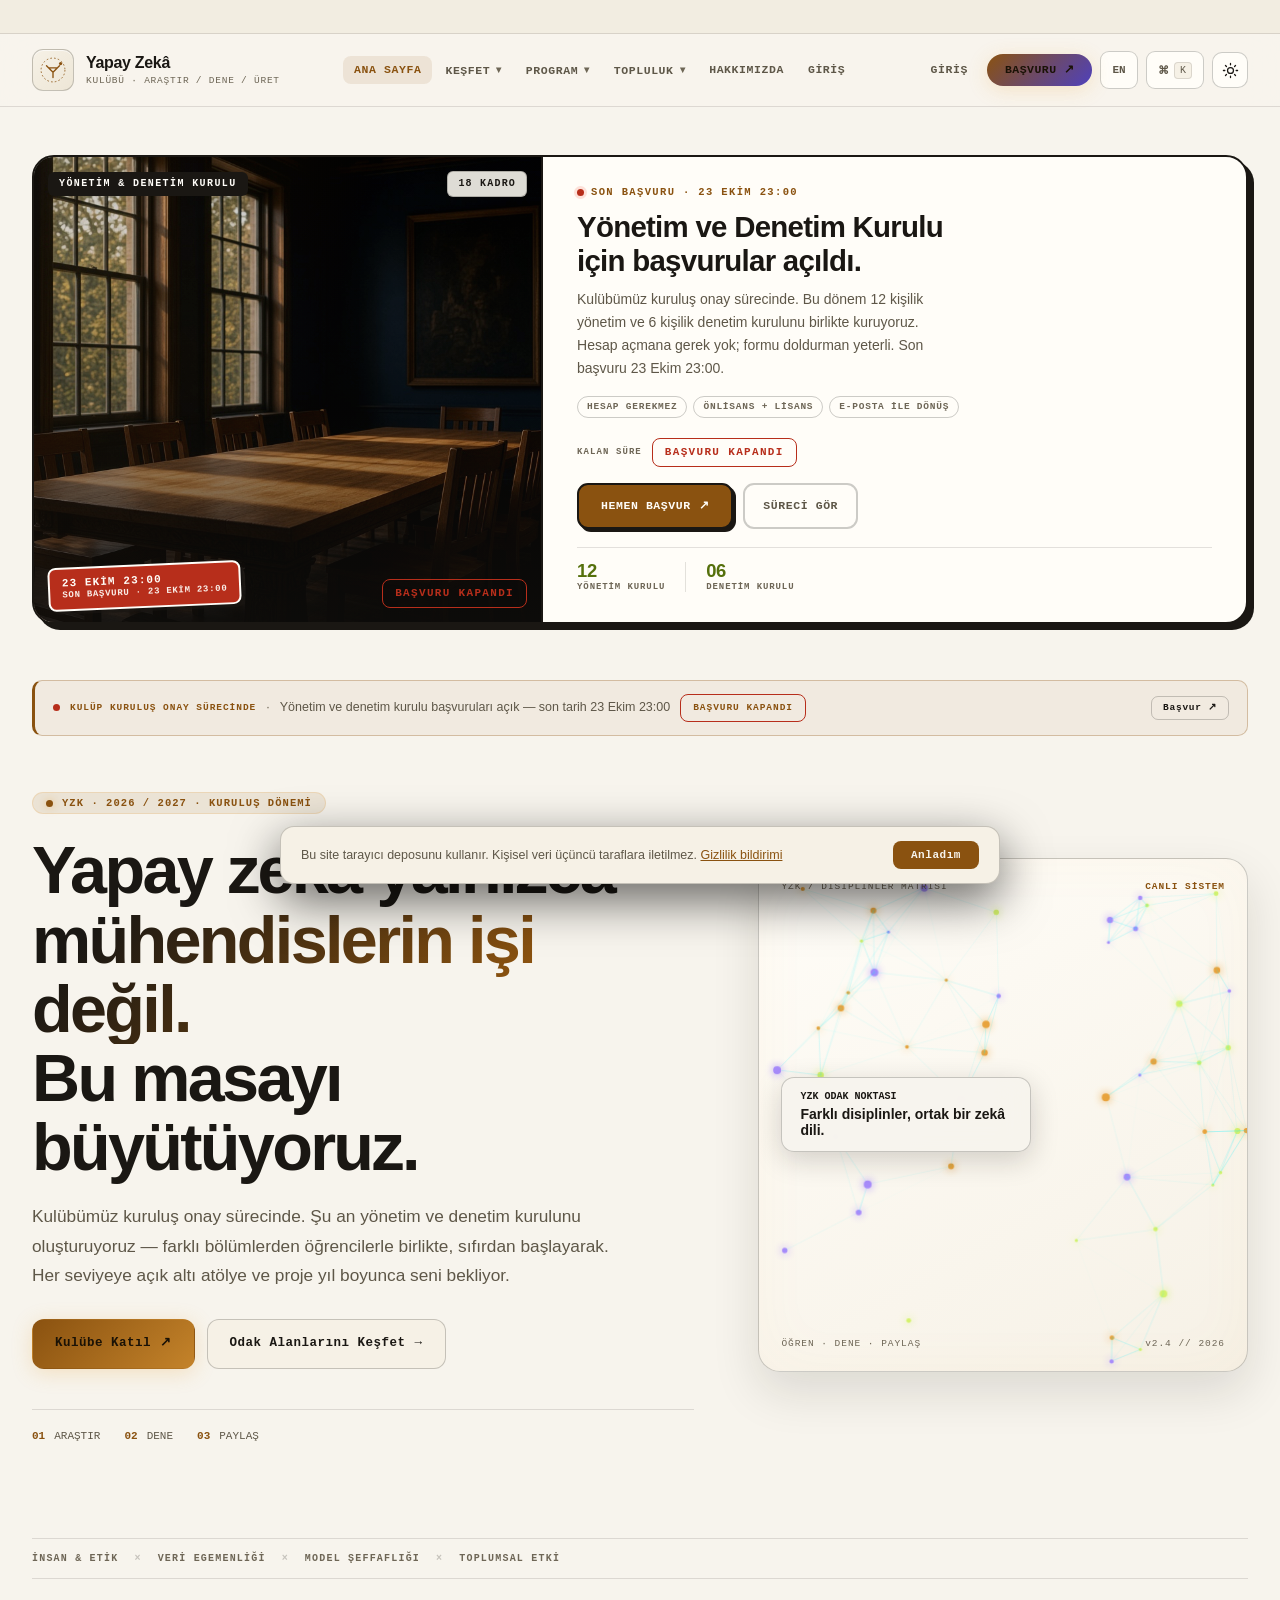
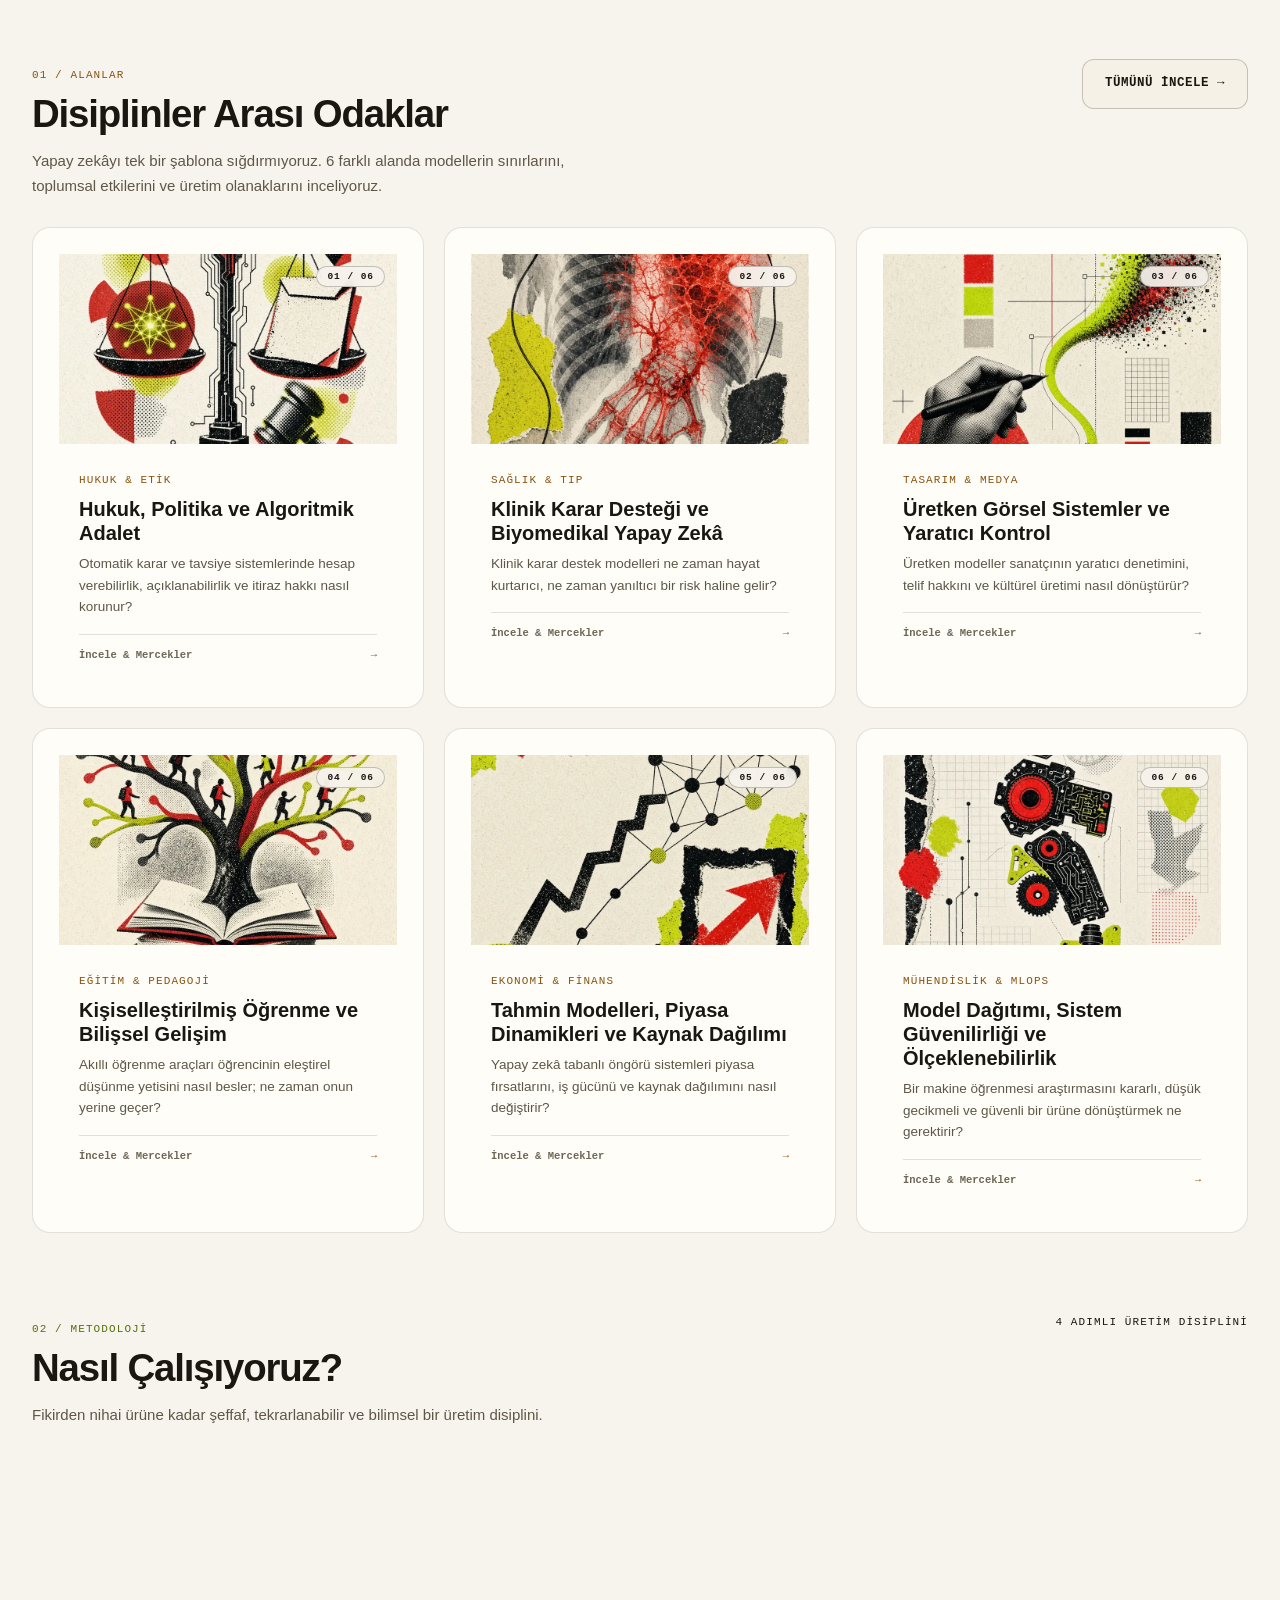
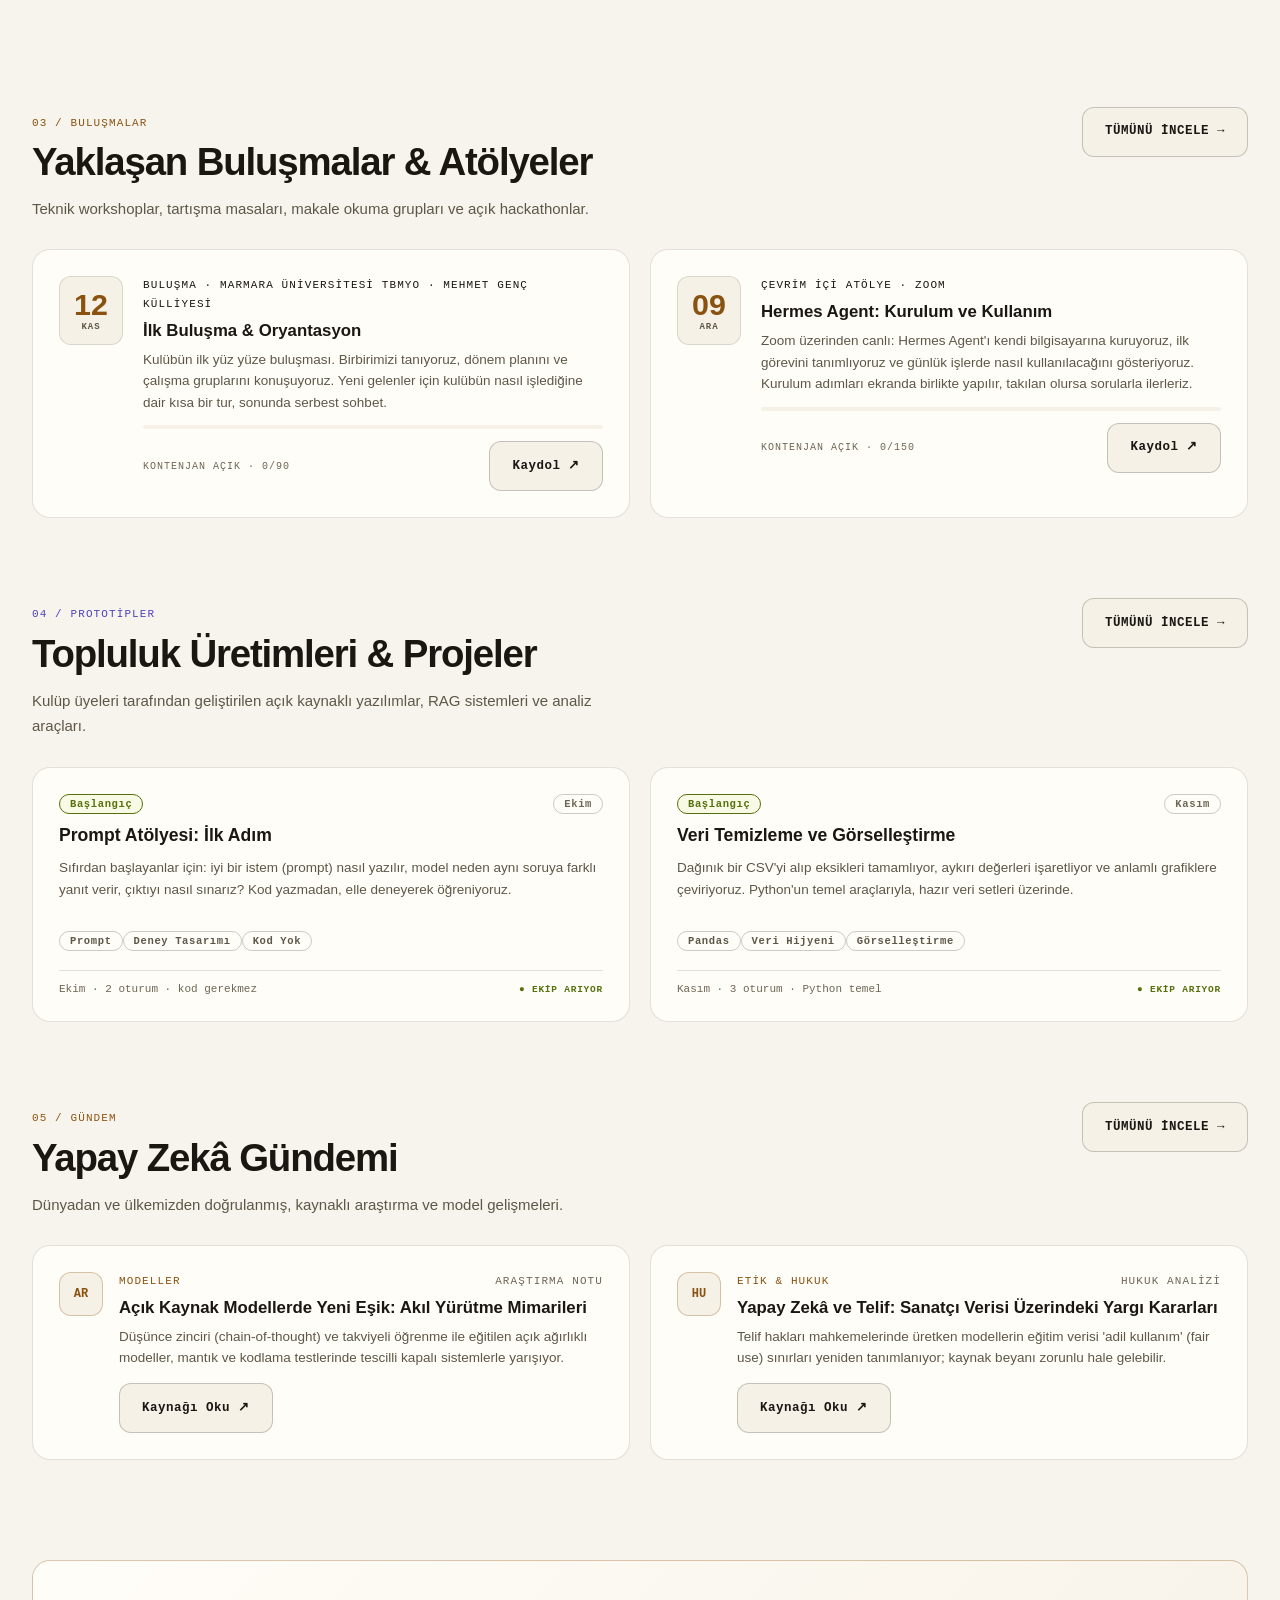
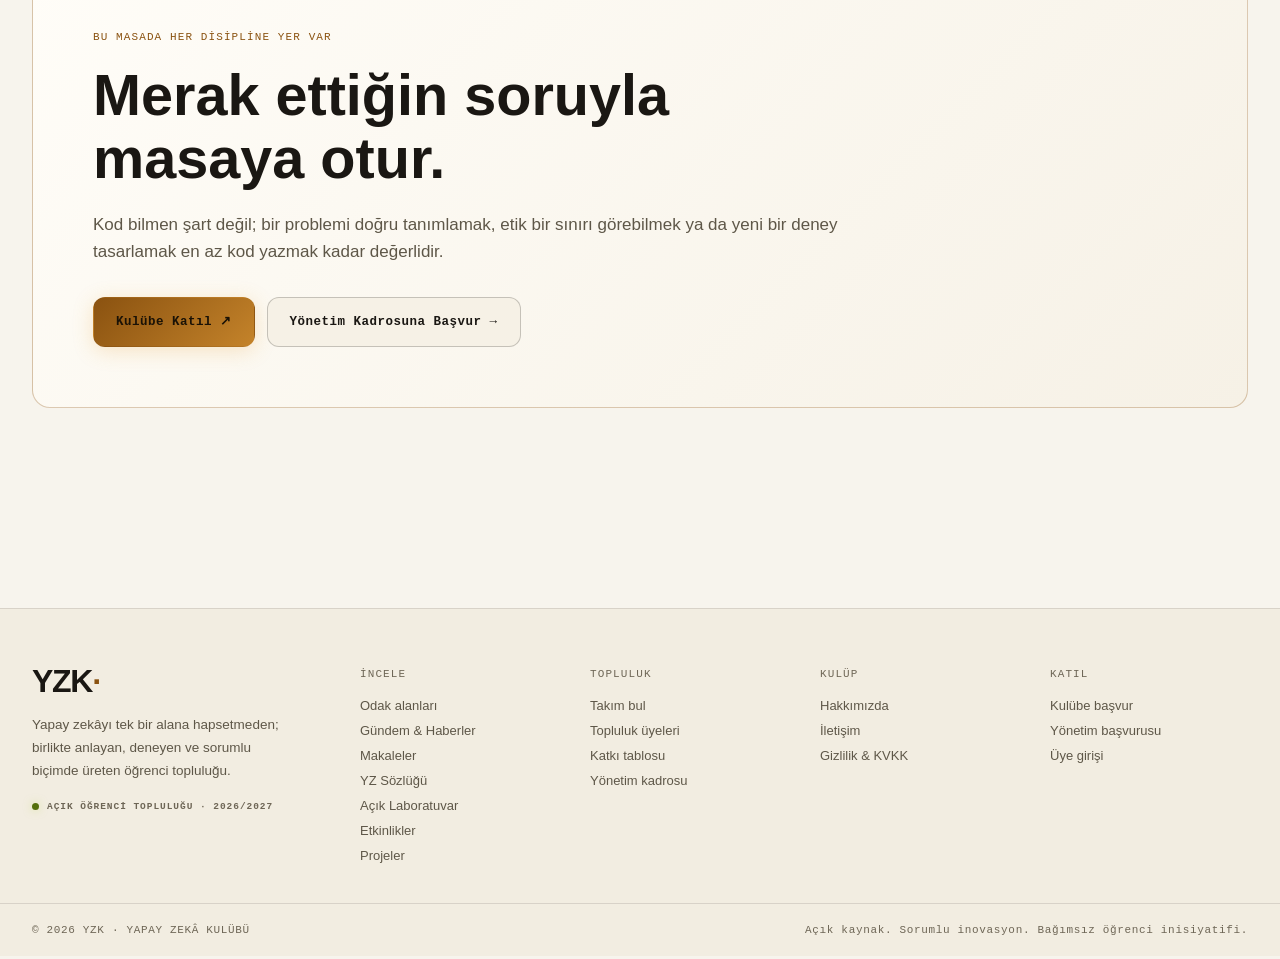
==== commit 9eb526ae: "fix: kok URL'de eski site — boot.js ile kesin cikis - boot.js: yeni dosya adi (eski SW onbelleginde " ====
--- a/index.html
+++ b/index.html
@@ -184,6 +184,6 @@
 <script src="data.js"></script>
 <script src="metrics.js"></script>
 <script src="core.js"></script>
-<script src="./sw-reg.js"></script>
+<script src="./boot.js"></script>
 </body>
 </html>
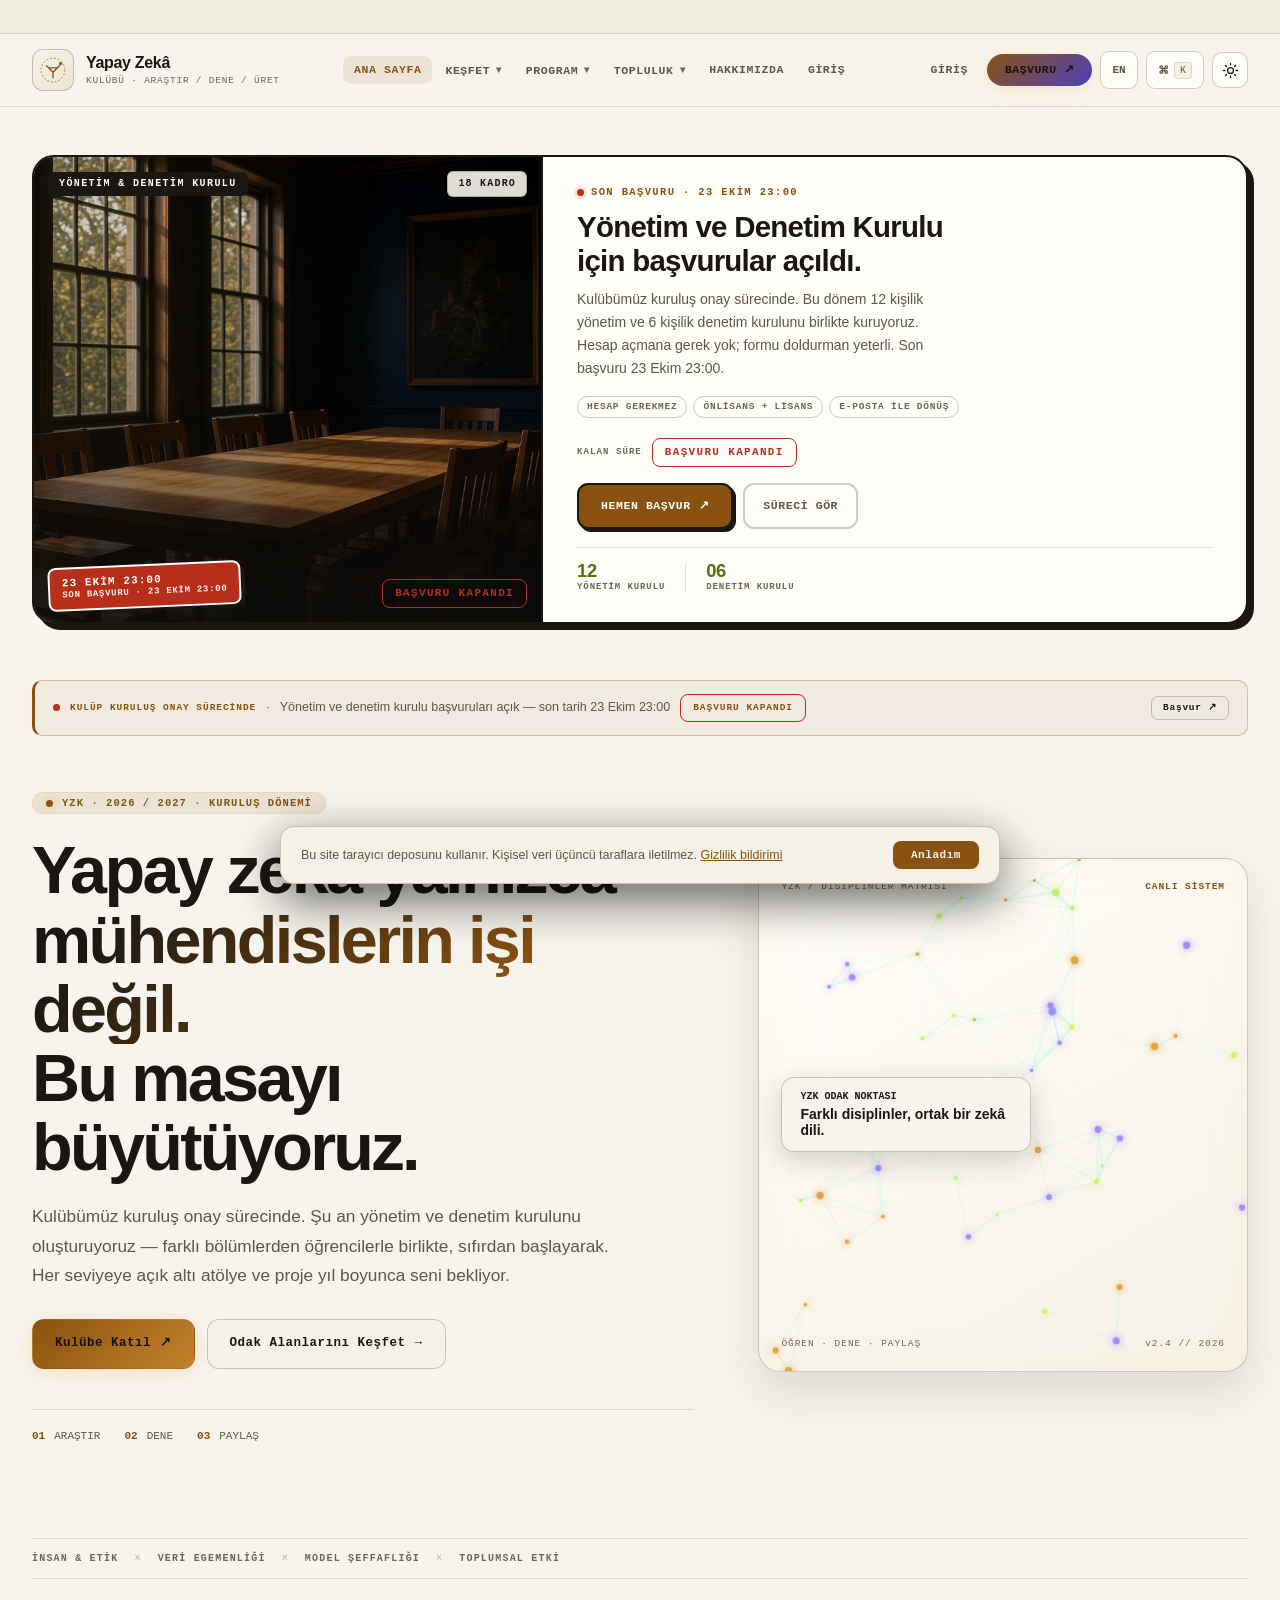
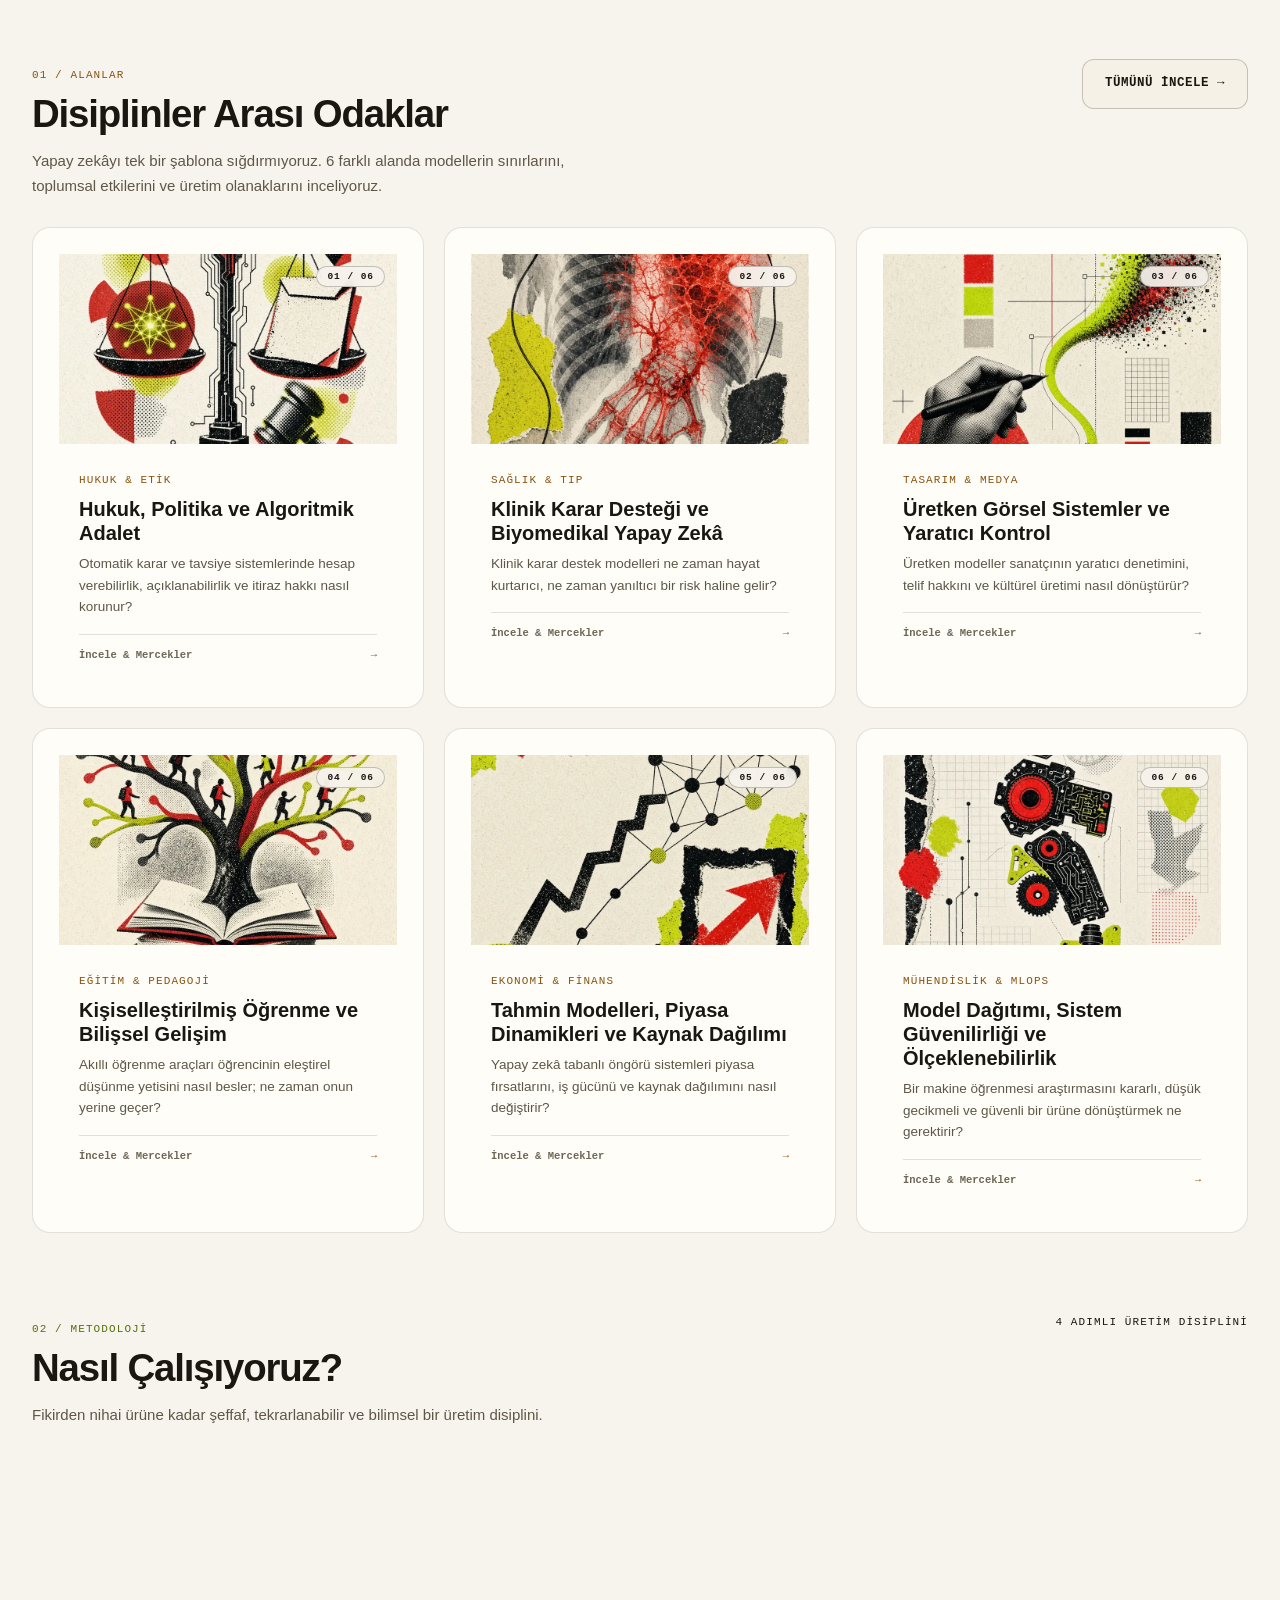
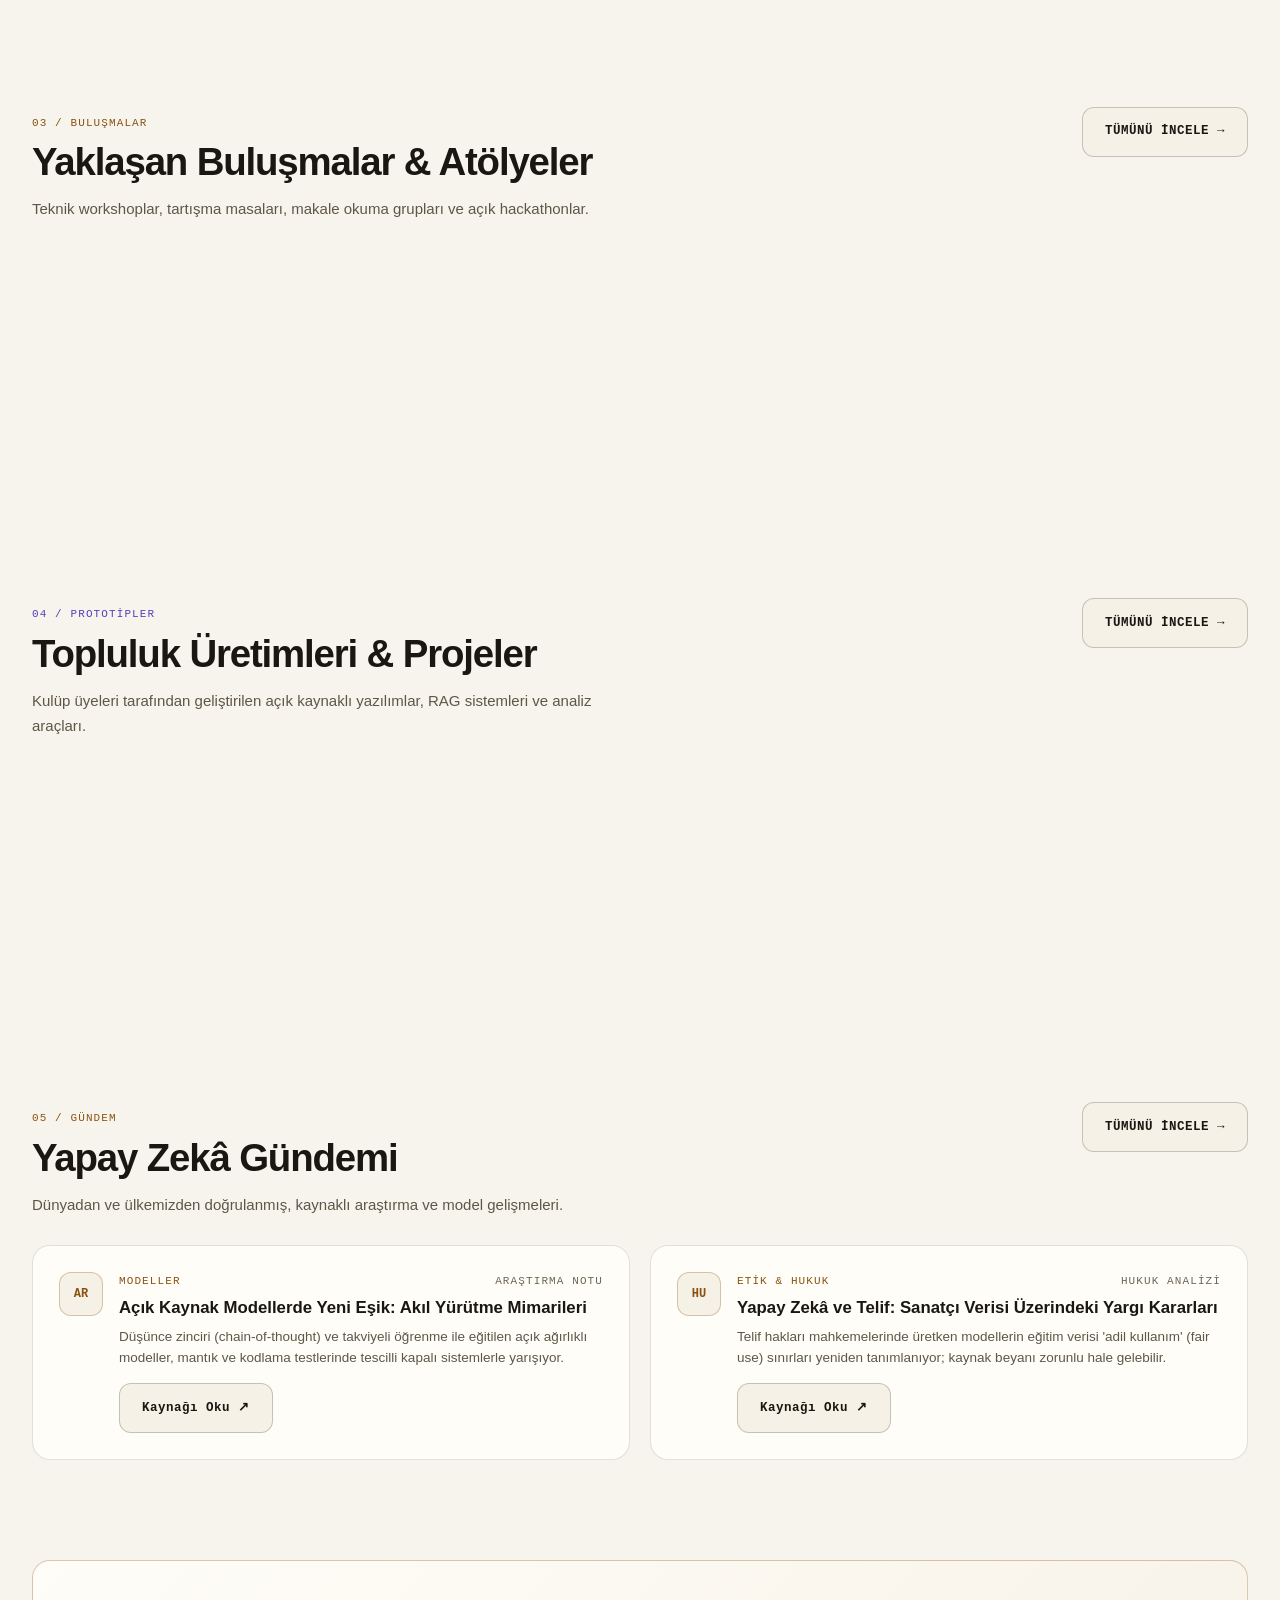
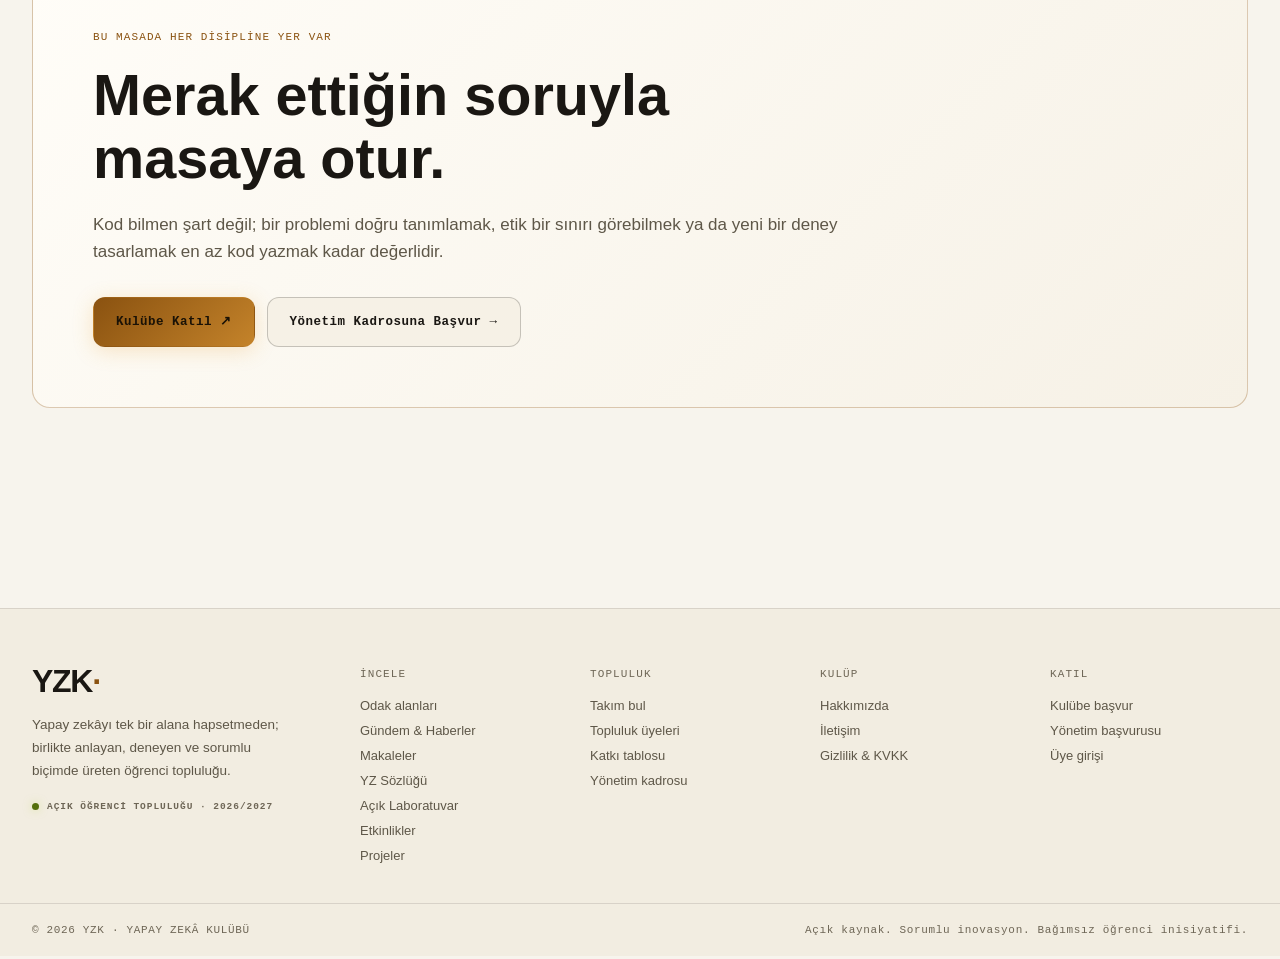
==== commit 9bfc0225: "feat: yeni AI logosu + WhatsApp/sosyal paylasim karti (Open Graph) - assets/mark.svg: dugum agindan " ====
--- a/index.html
+++ b/index.html
@@ -9,15 +9,29 @@
 <meta name="color-scheme" content="dark light">
 <title>Yapay Zekâ Kulübü · YZK</title>
 <meta name="description" content="Yapay zekâyı birlikte araştıran, deneyen ve sorumlu biçimde üreten disiplinler arası öğrenci topluluğu.">
+<meta property="og:site_name" content="Yapay Zekâ Kulübü">
 <meta property="og:title" content="Yapay Zekâ Kulübü · YZK">
-<meta property="og:description" content="Yapay zekâyı birlikte araştır, dene ve üret.">
+<meta property="og:description" content="Araştıran, deneyen ve sorumlu üreten disiplinler arası öğrenci topluluğu. Marmara Üniversitesi TBMYO.">
 <meta property="og:type" content="website">
+<meta property="og:url" content="https://mirzakk.github.io/yapay-zeka-kulubu/">
+<meta property="og:locale" content="tr_TR">
+<meta property="og:image" content="https://mirzakk.github.io/yapay-zeka-kulubu/og.png">
+<meta property="og:image:type" content="image/png">
+<meta property="og:image:width" content="1200">
+<meta property="og:image:height" content="630">
+<meta property="og:image:alt" content="Yapay Zekâ Kulübü logosu — düğüm ağından oluşan yapay zekâ kıvılcımı">
+<meta name="twitter:card" content="summary_large_image">
+<meta name="twitter:title" content="Yapay Zekâ Kulübü · YZK">
+<meta name="twitter:description" content="Araştıran, deneyen ve sorumlu üreten disiplinler arası öğrenci topluluğu.">
+<meta name="twitter:image" content="https://mirzakk.github.io/yapay-zeka-kulubu/og.png">
 <meta name="theme-color" content="#0E0D0B">
 <link rel="manifest" href="./manifest.webmanifest">
 <link rel="preconnect" href="https://fonts.googleapis.com">
 <link rel="preconnect" href="https://fonts.gstatic.com" crossorigin>
 <link href="https://fonts.googleapis.com/css2?family=JetBrains+Mono:wght@400;500;600;700&family=Plus+Jakarta+Sans:wght@400;500;600;700;800&family=Space+Grotesk:wght@500;600;700&display=swap" rel="stylesheet">
 <link rel="icon" type="image/svg+xml" href="./icon.svg">
+<link rel="icon" type="image/png" sizes="192x192" href="./icon-192.png">
+<link rel="apple-touch-icon" sizes="180x180" href="./apple-touch-icon.png">
 <link rel="stylesheet" href="./style.css">
 <script src="./theme-boot.js"></script>
 </head>
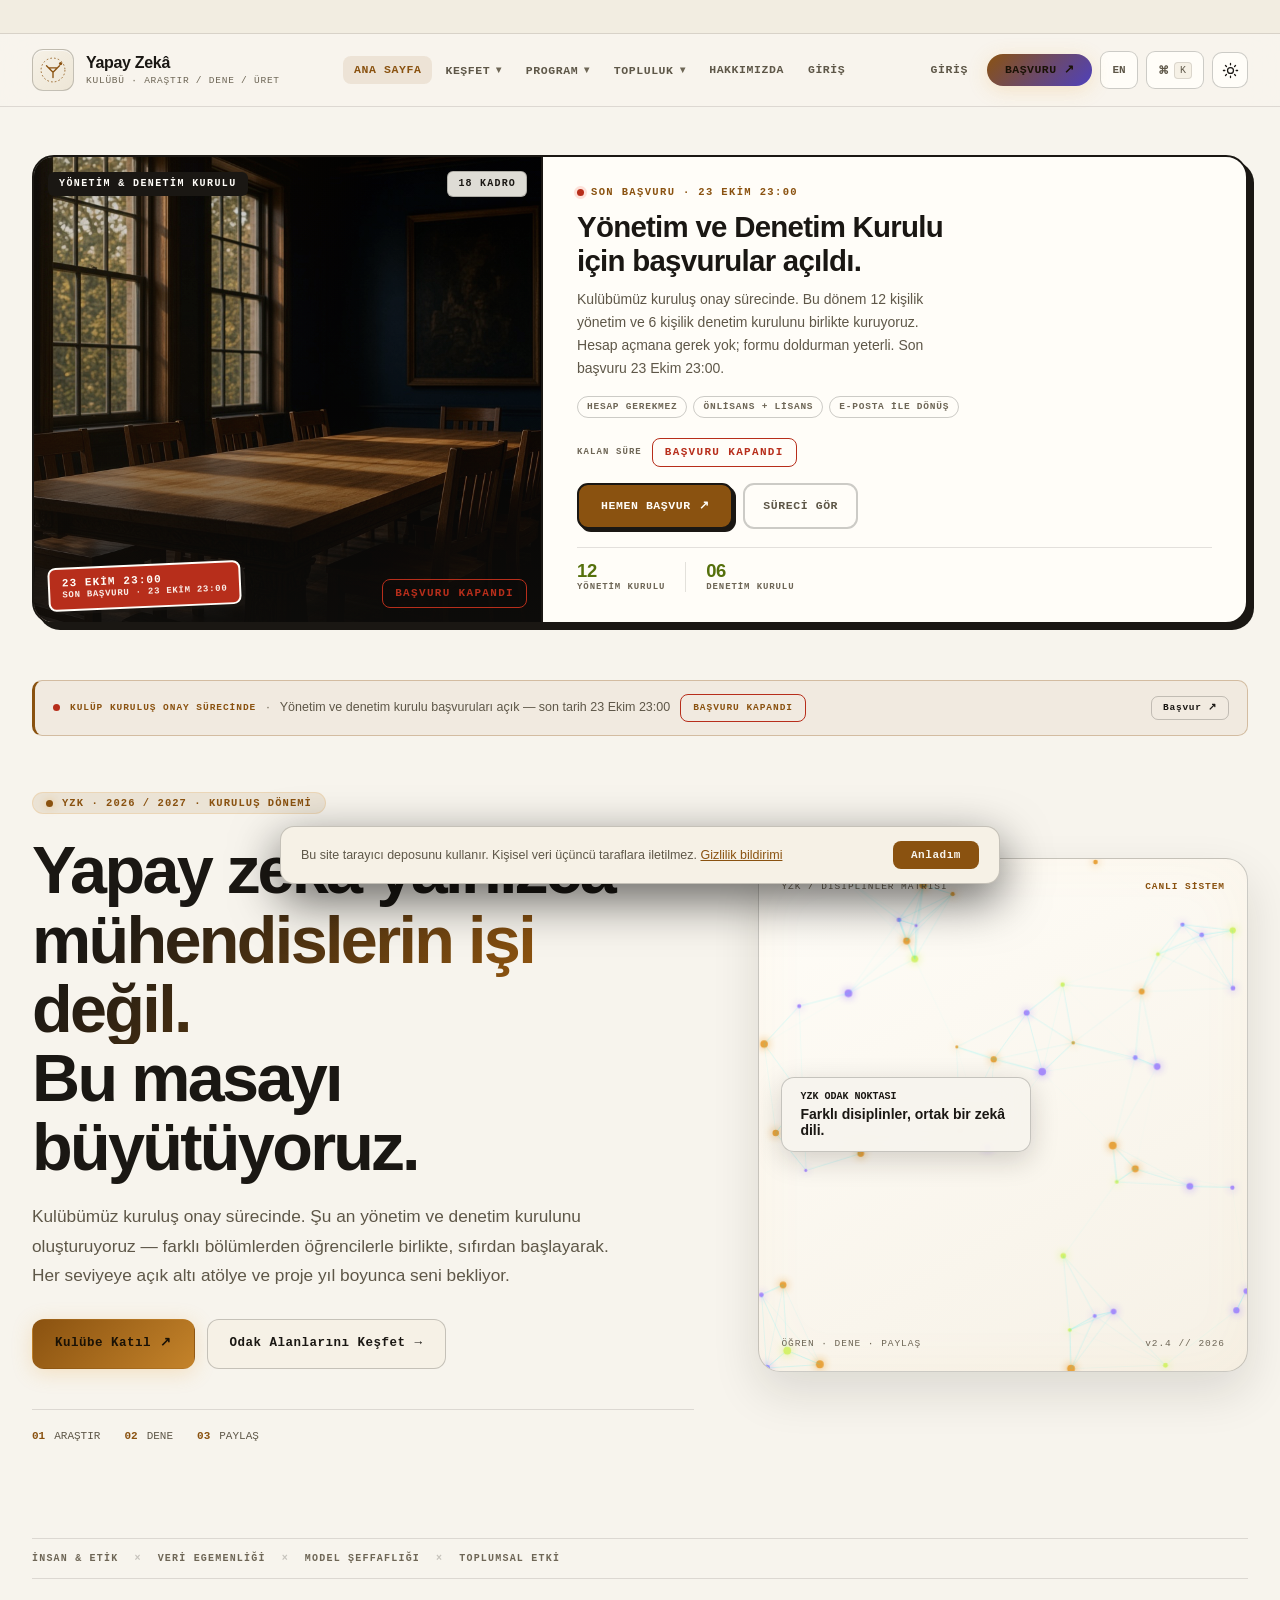
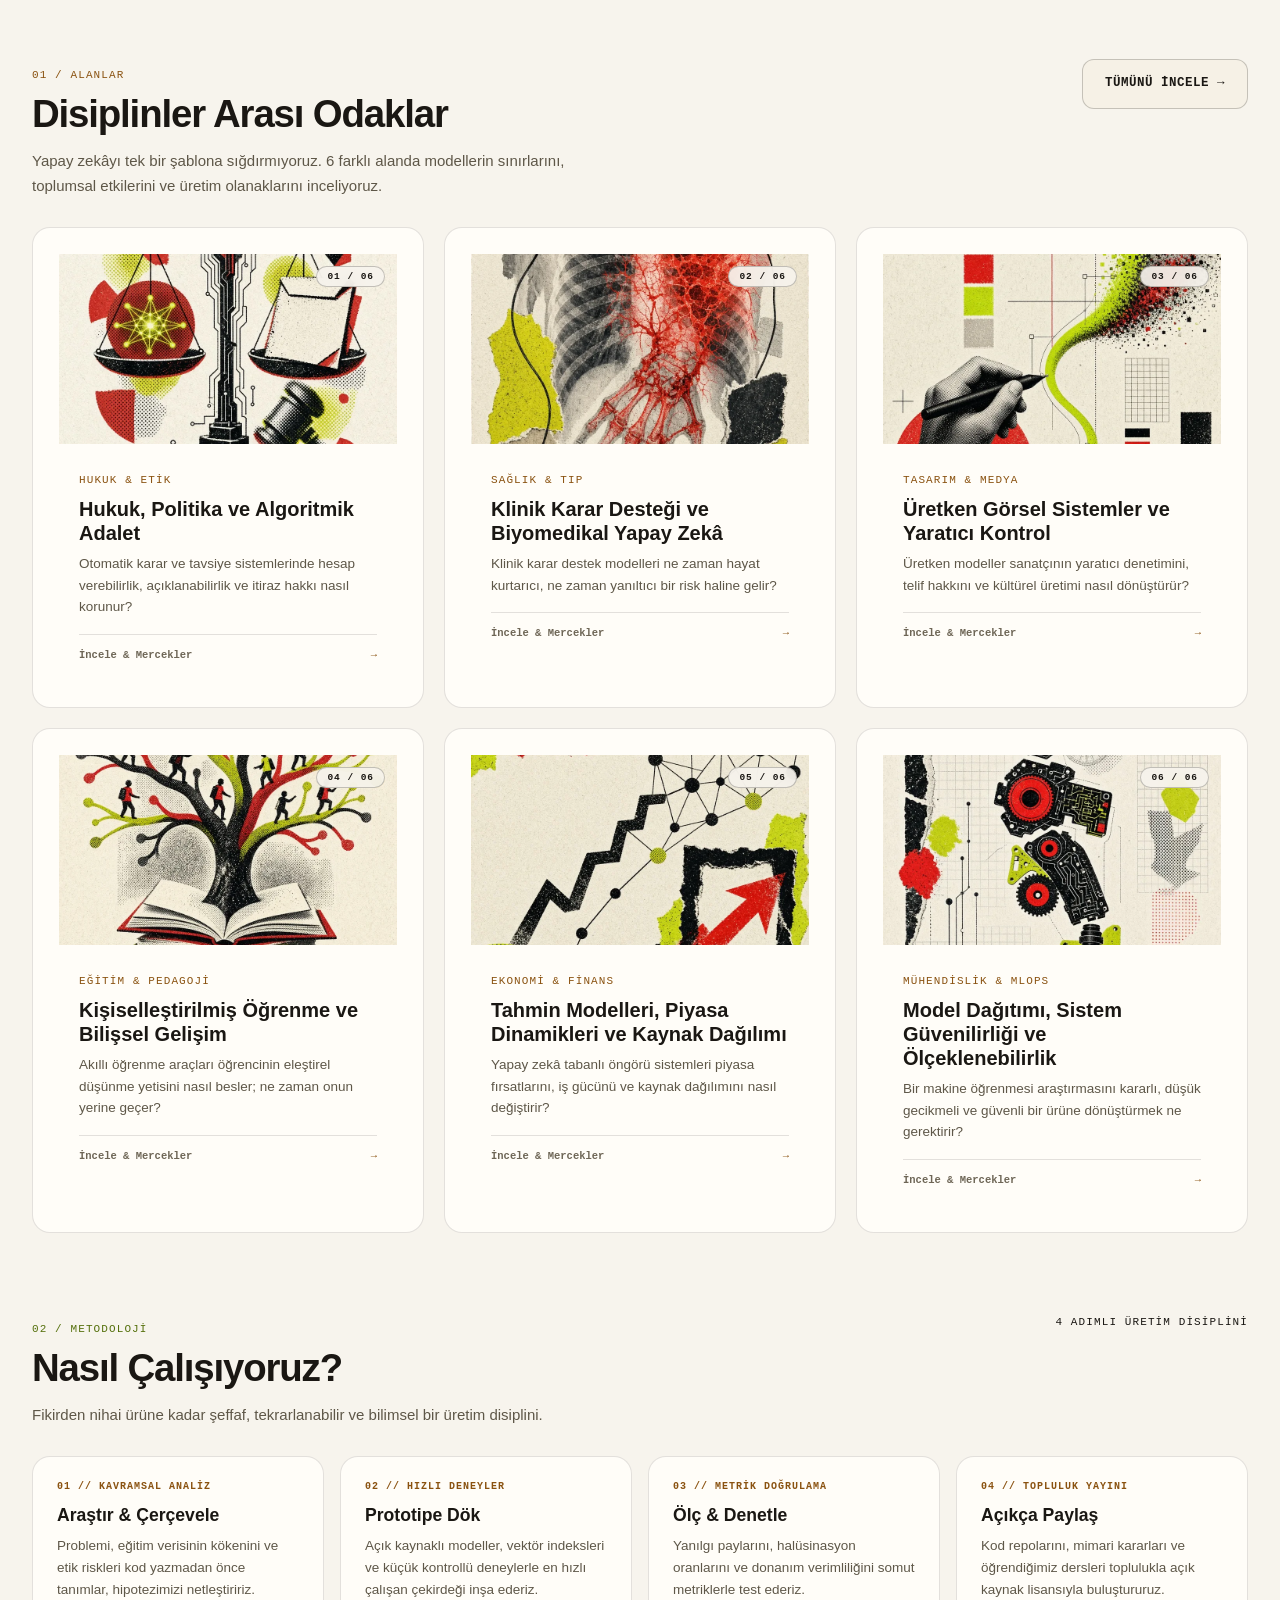
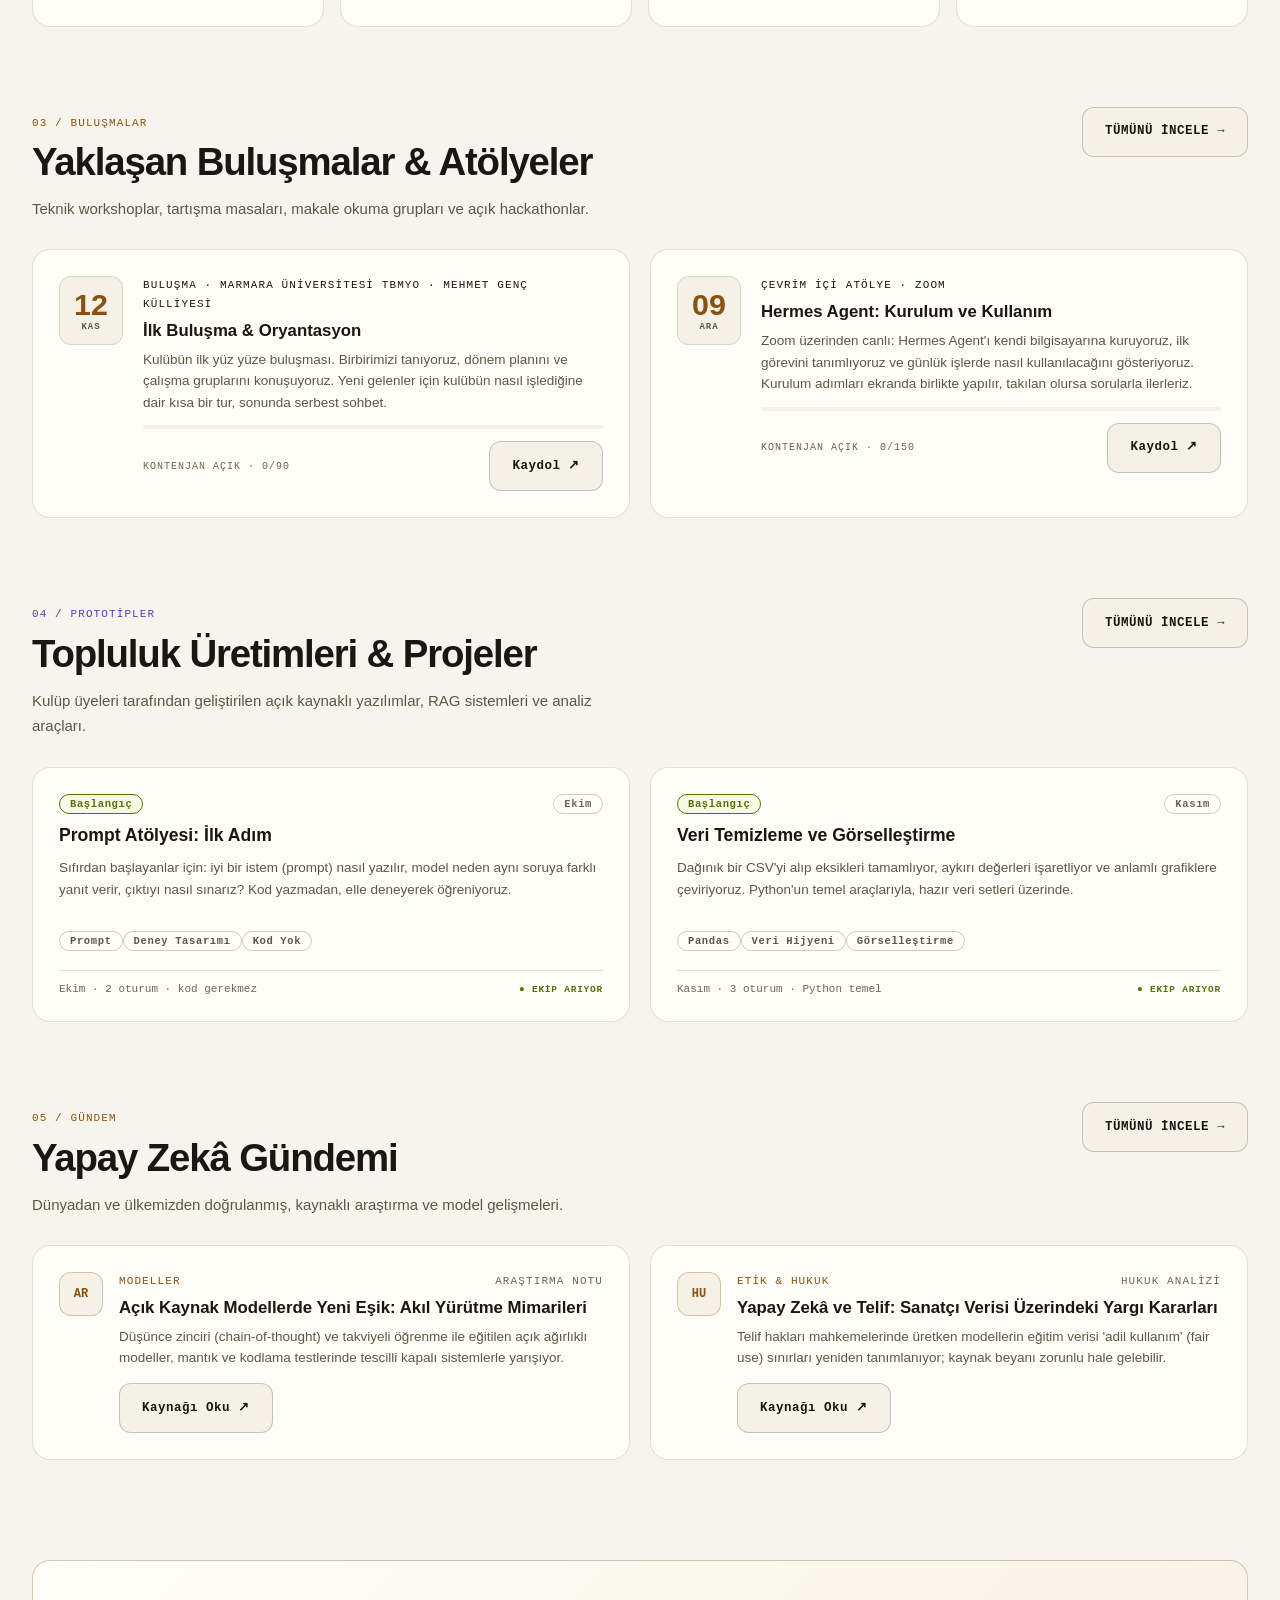
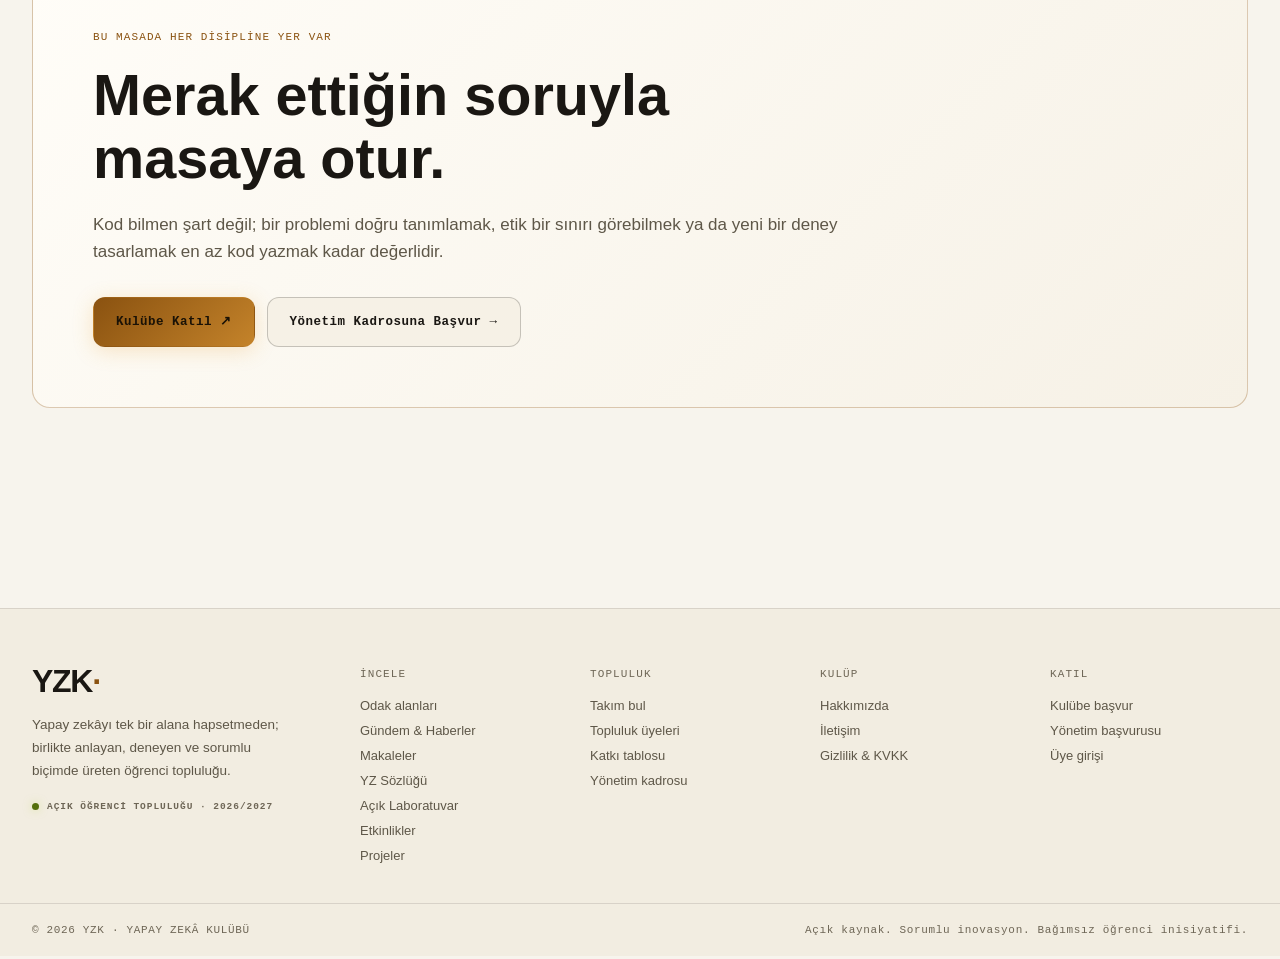
==== commit cb99f11d: "fix: basvurular panele dusmuyordu — ortak uc nokta (Supabase) + net uyari KOK NEDEN: statik sitede b" ====
--- a/index.html
+++ b/index.html
@@ -2,7 +2,7 @@
 <html lang="tr" data-theme="dark">
 <head>
 <meta charset="utf-8">
-<meta http-equiv="Content-Security-Policy" content="default-src 'self'; script-src 'self'; style-src 'self' 'unsafe-inline' https://fonts.googleapis.com; font-src 'self' https://fonts.gstatic.com; img-src 'self' data: blob:; connect-src 'self'; form-action 'self'; base-uri 'none'; object-src 'none'; upgrade-insecure-requests">
+<meta http-equiv="Content-Security-Policy" content="default-src 'self'; script-src 'self'; style-src 'self' 'unsafe-inline' https://fonts.googleapis.com; font-src 'self' https://fonts.gstatic.com; img-src 'self' data: blob:; connect-src 'self' https://*.supabase.co; form-action 'self'; base-uri 'none'; object-src 'none'; upgrade-insecure-requests">
 <meta name="referrer" content="strict-origin-when-cross-origin">
 <meta http-equiv="X-Content-Type-Options" content="nosniff">
 <meta name="viewport" content="width=device-width, initial-scale=1, viewport-fit=cover, interactive-widget=resizes-content">
@@ -195,6 +195,7 @@
 </div>
 
 <script src="secure.js"></script>
+<script src="sync.js"></script>
 <script src="data.js"></script>
 <script src="metrics.js"></script>
 <script src="core.js"></script>
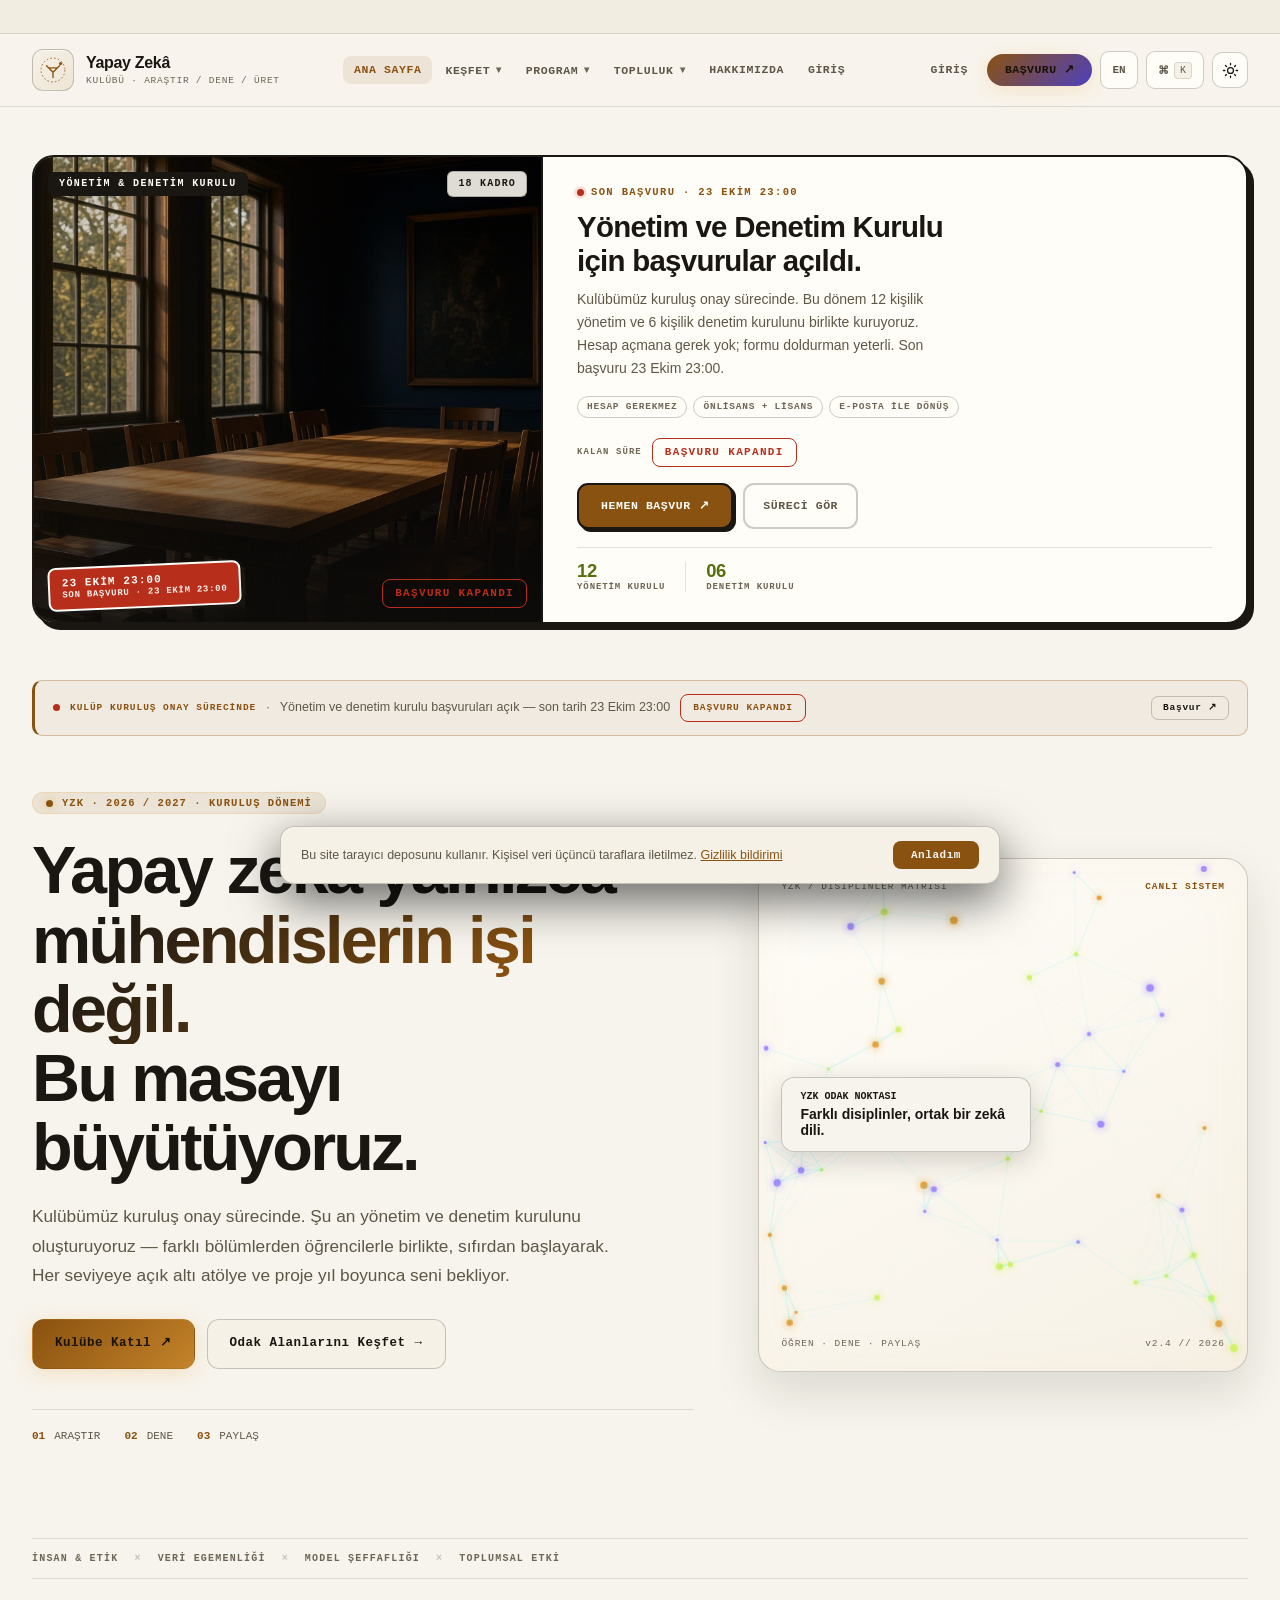
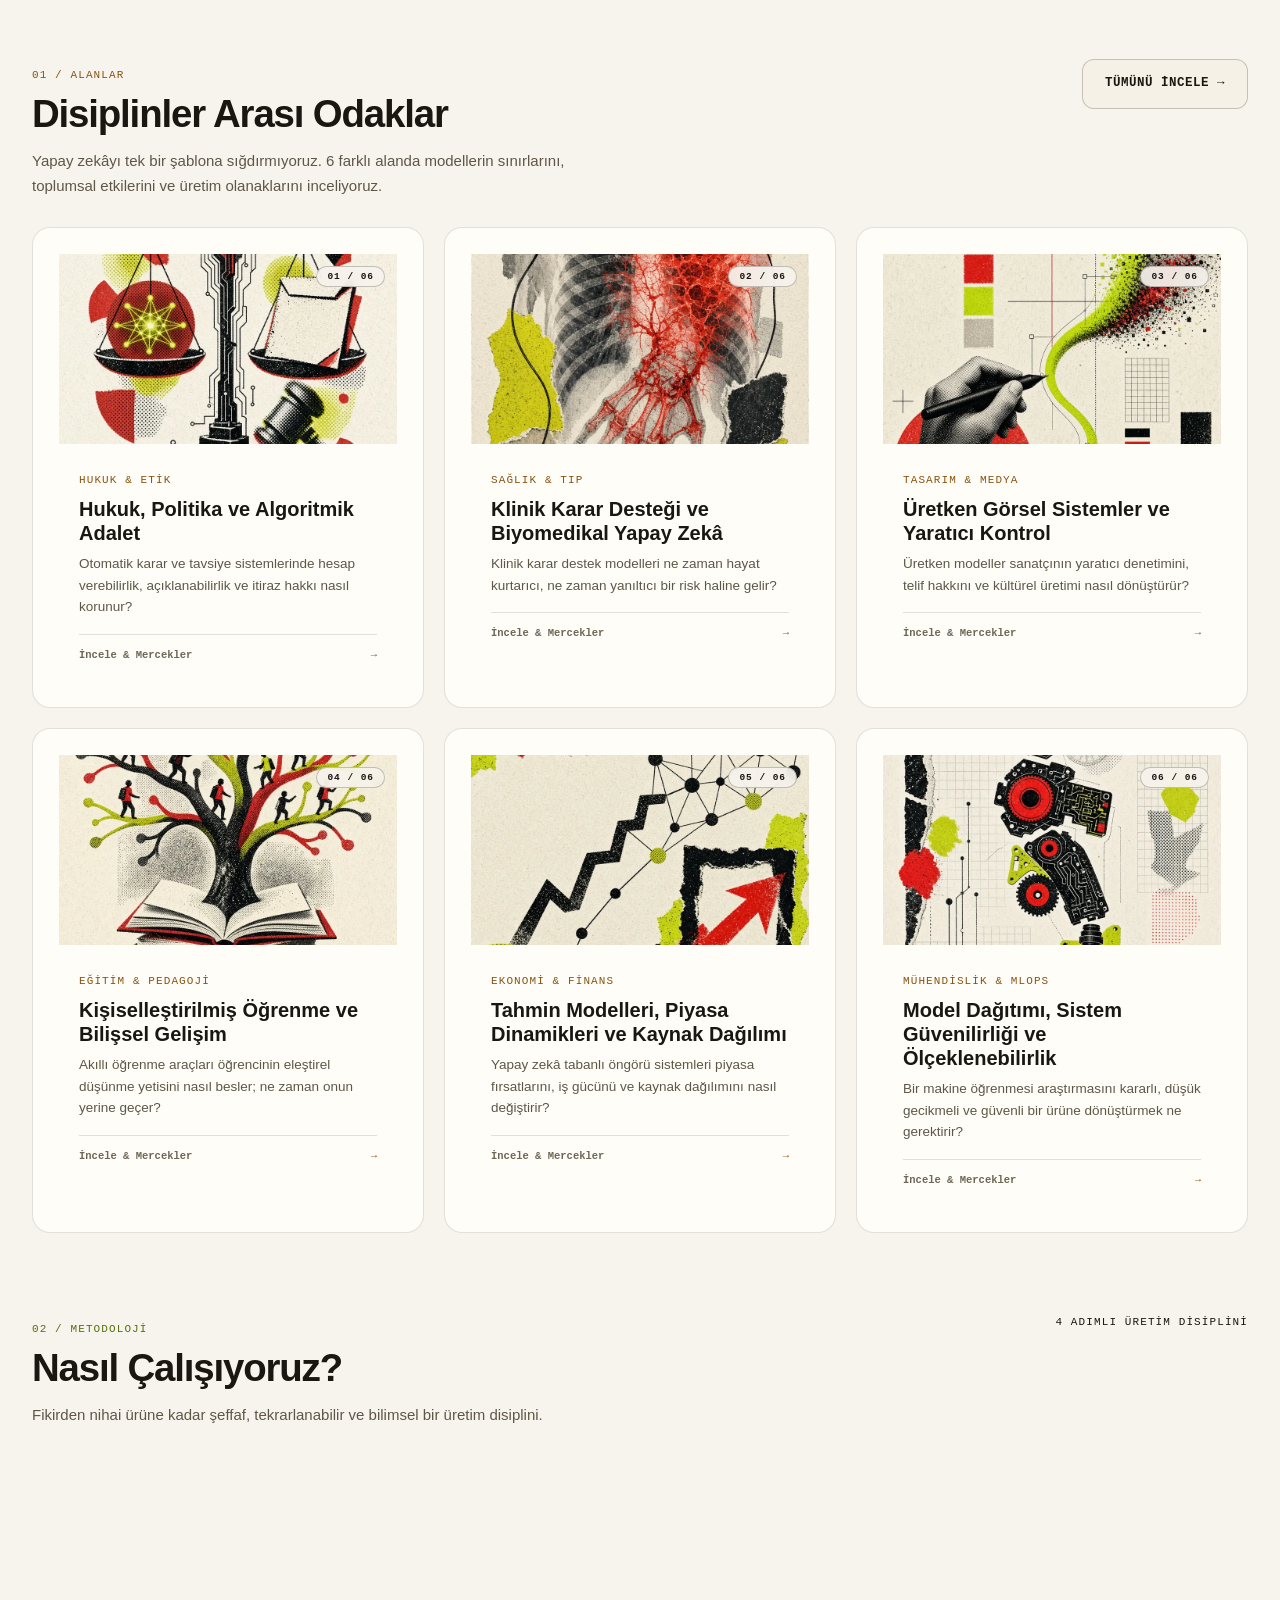
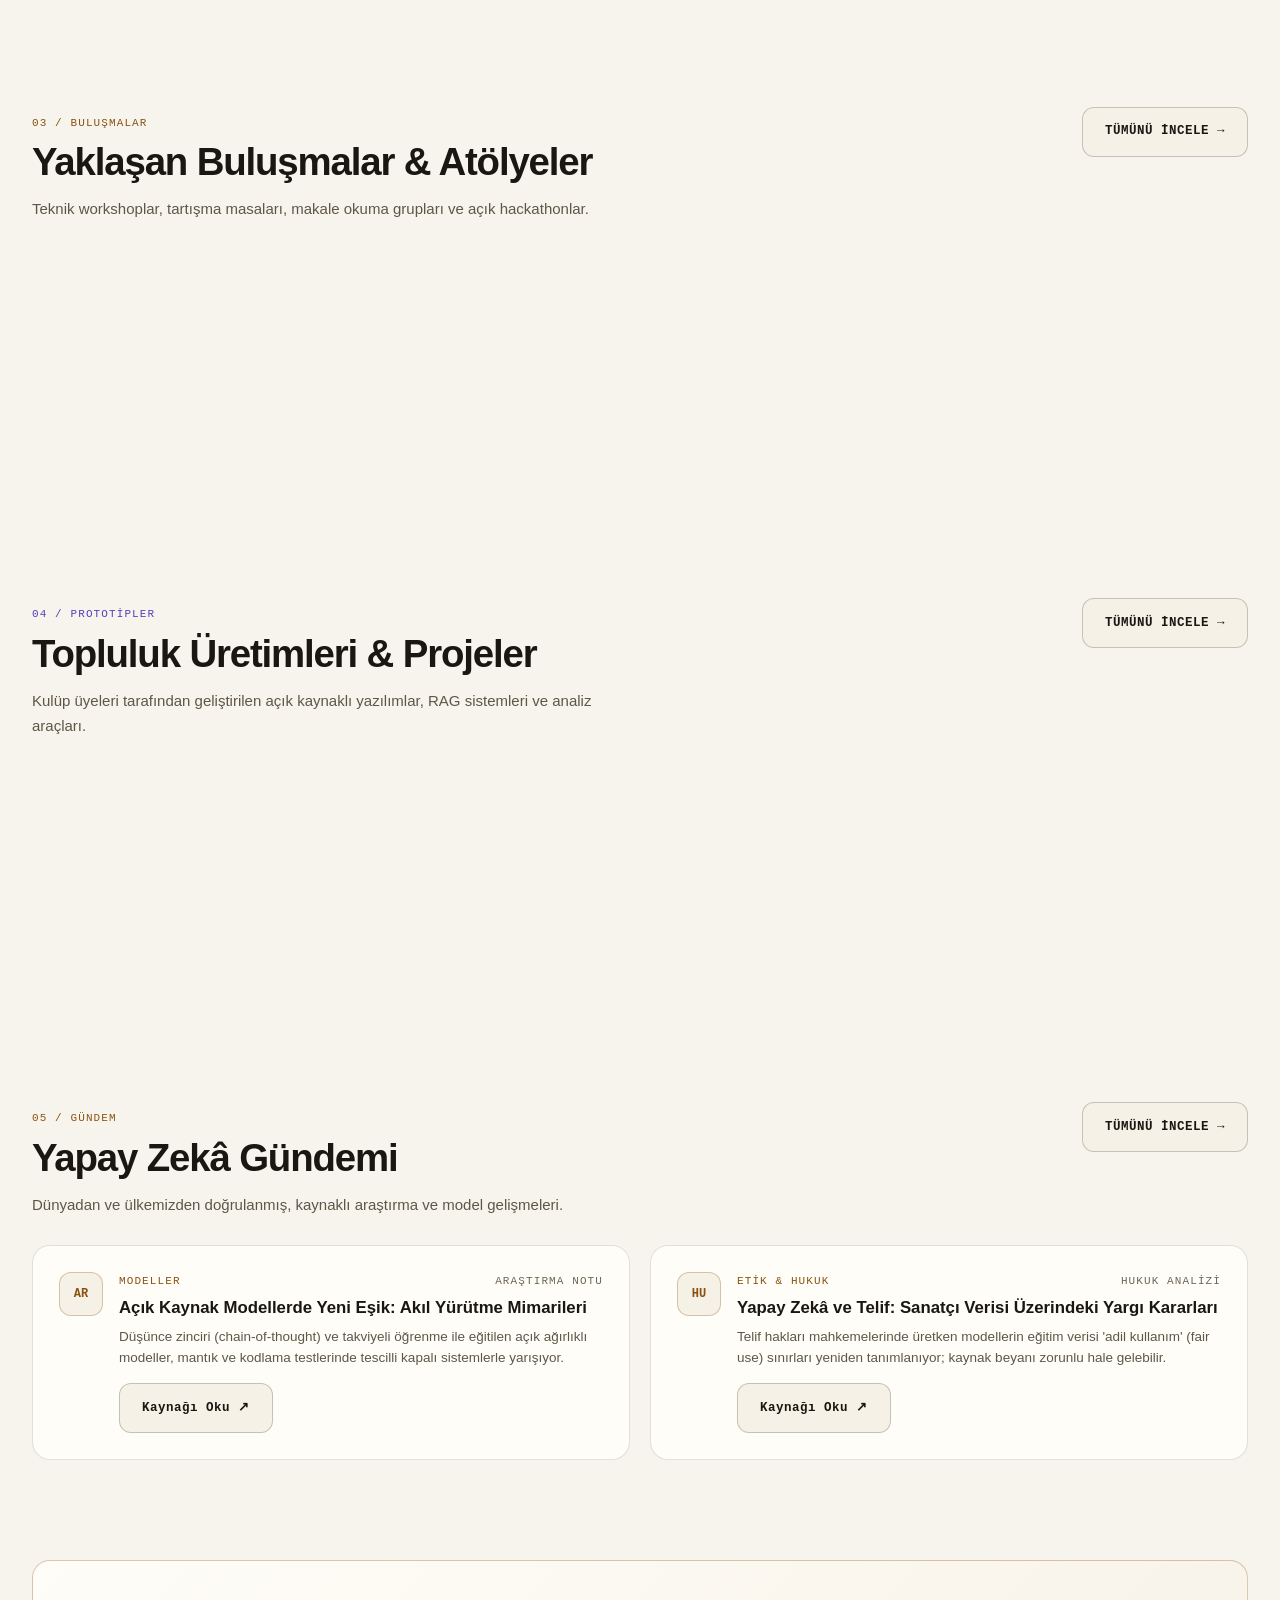
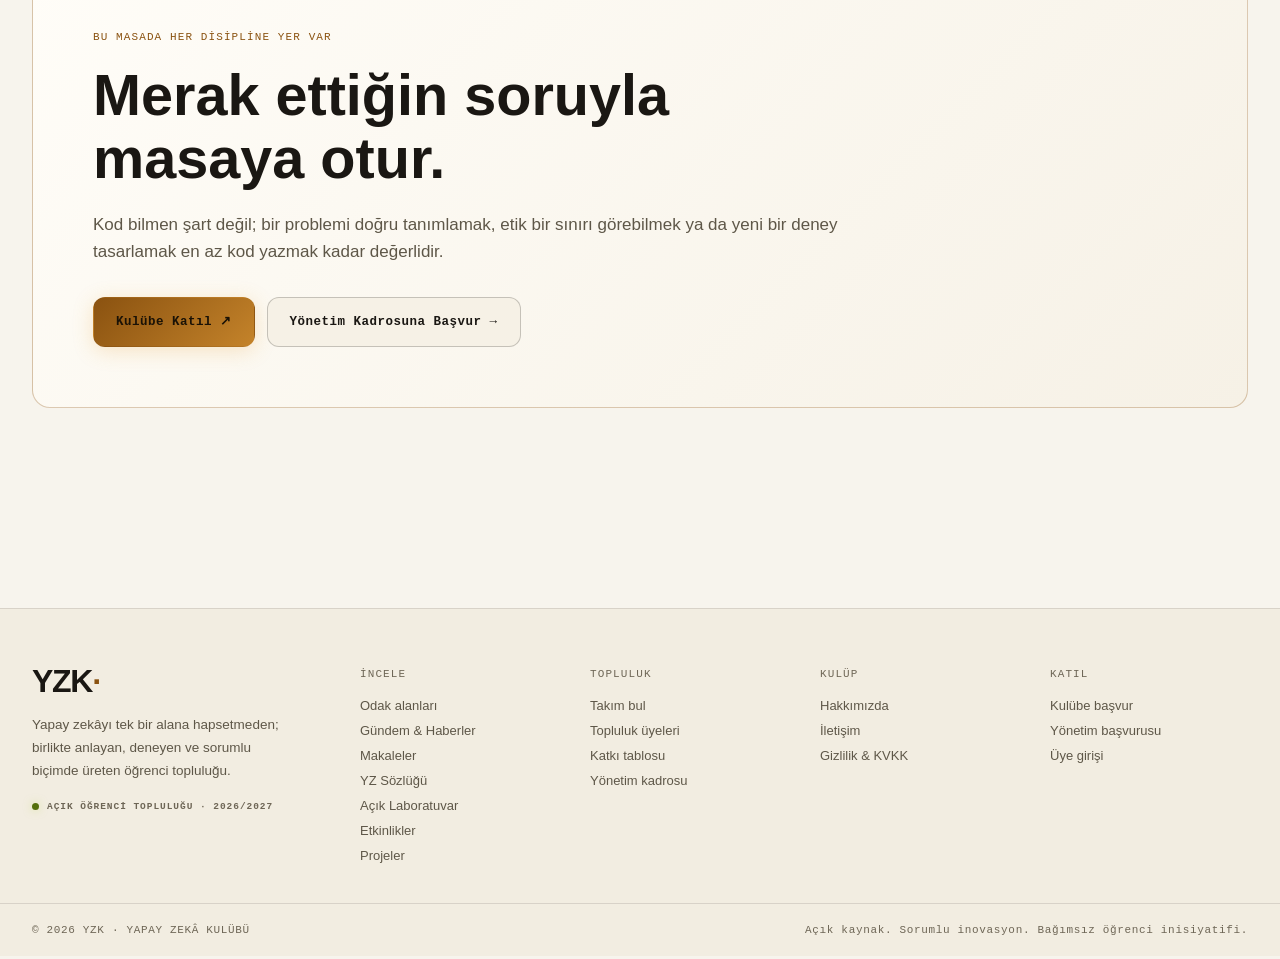
==== commit da485a07: "feat: senkron icin Firebase secenegi (Supabase ile birlikte) - sync.js: provider = supabase | fireba" ====
--- a/index.html
+++ b/index.html
@@ -2,7 +2,7 @@
 <html lang="tr" data-theme="dark">
 <head>
 <meta charset="utf-8">
-<meta http-equiv="Content-Security-Policy" content="default-src 'self'; script-src 'self'; style-src 'self' 'unsafe-inline' https://fonts.googleapis.com; font-src 'self' https://fonts.gstatic.com; img-src 'self' data: blob:; connect-src 'self' https://*.supabase.co; form-action 'self'; base-uri 'none'; object-src 'none'; upgrade-insecure-requests">
+<meta http-equiv="Content-Security-Policy" content="default-src 'self'; script-src 'self'; style-src 'self' 'unsafe-inline' https://fonts.googleapis.com; font-src 'self' https://fonts.gstatic.com; img-src 'self' data: blob:; connect-src 'self' https://*.supabase.co https://firestore.googleapis.com; form-action 'self'; base-uri 'none'; object-src 'none'; upgrade-insecure-requests">
 <meta name="referrer" content="strict-origin-when-cross-origin">
 <meta http-equiv="X-Content-Type-Options" content="nosniff">
 <meta name="viewport" content="width=device-width, initial-scale=1, viewport-fit=cover, interactive-widget=resizes-content">
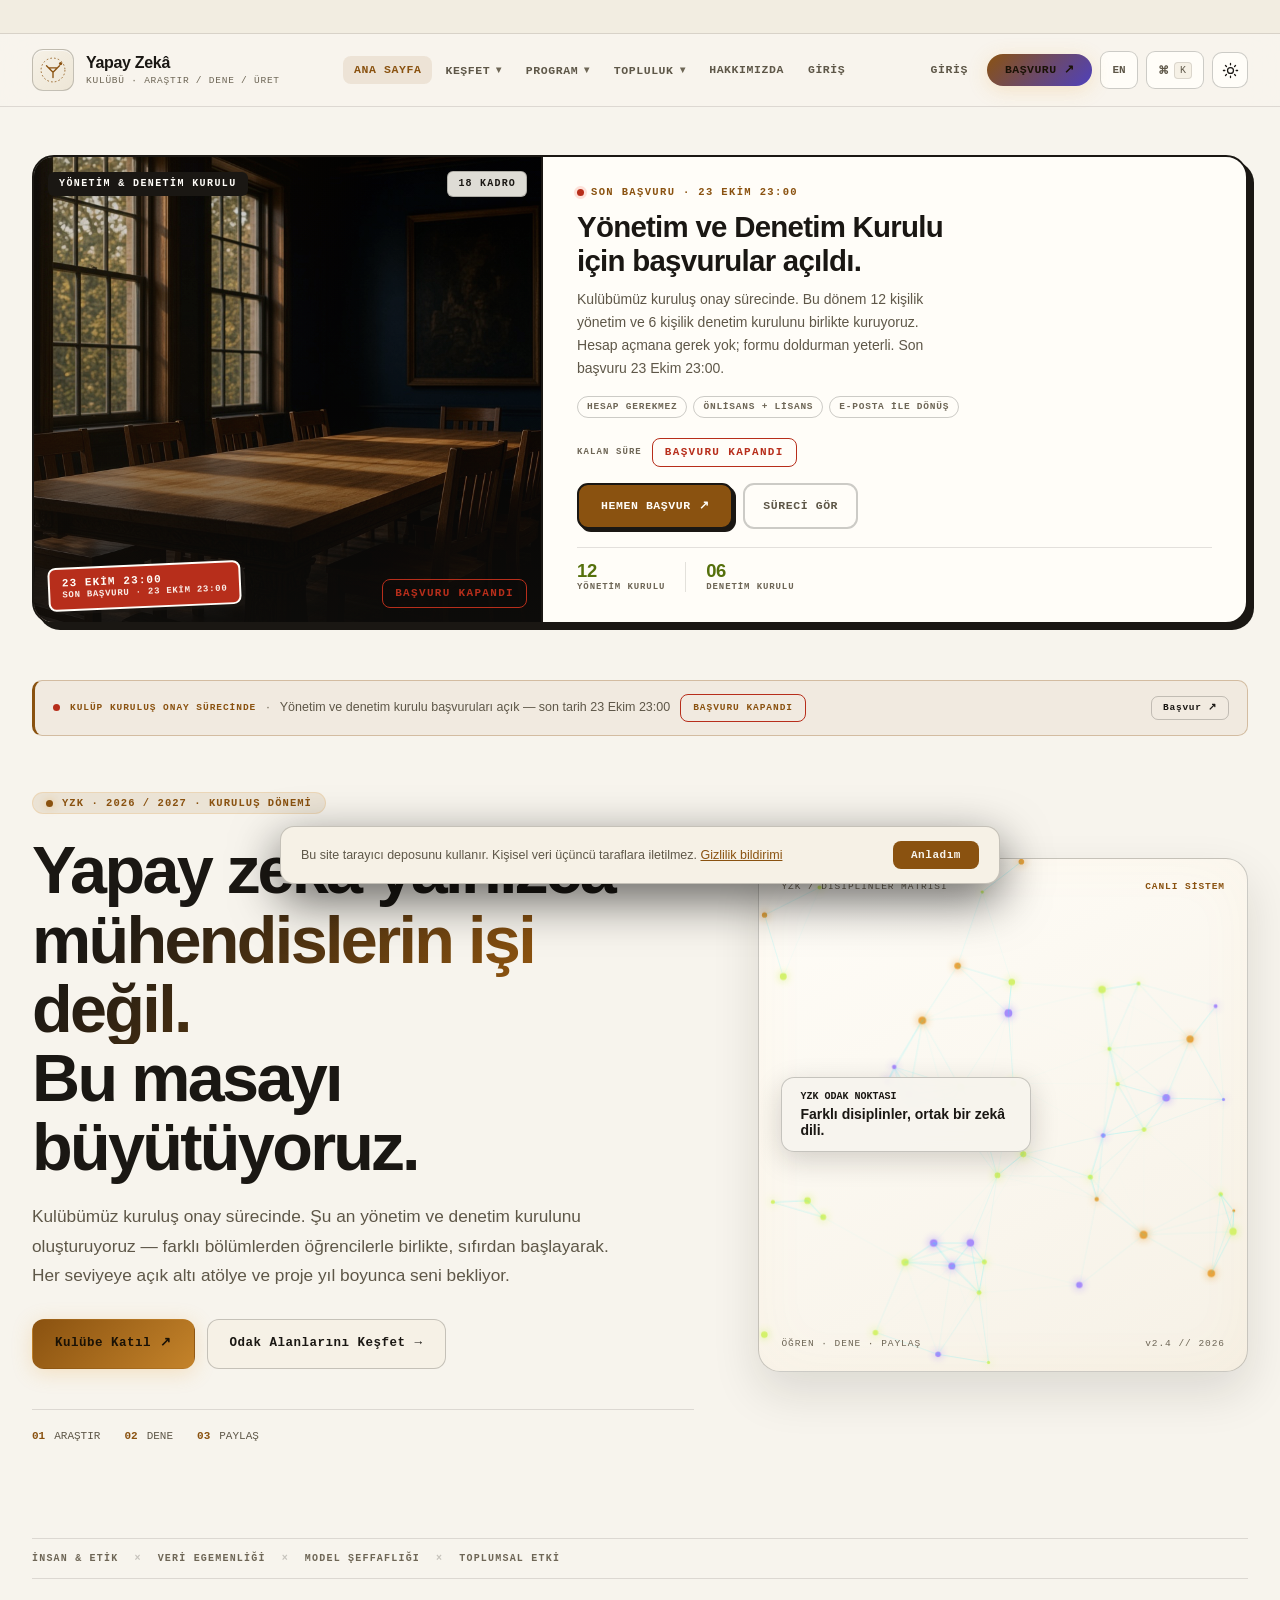
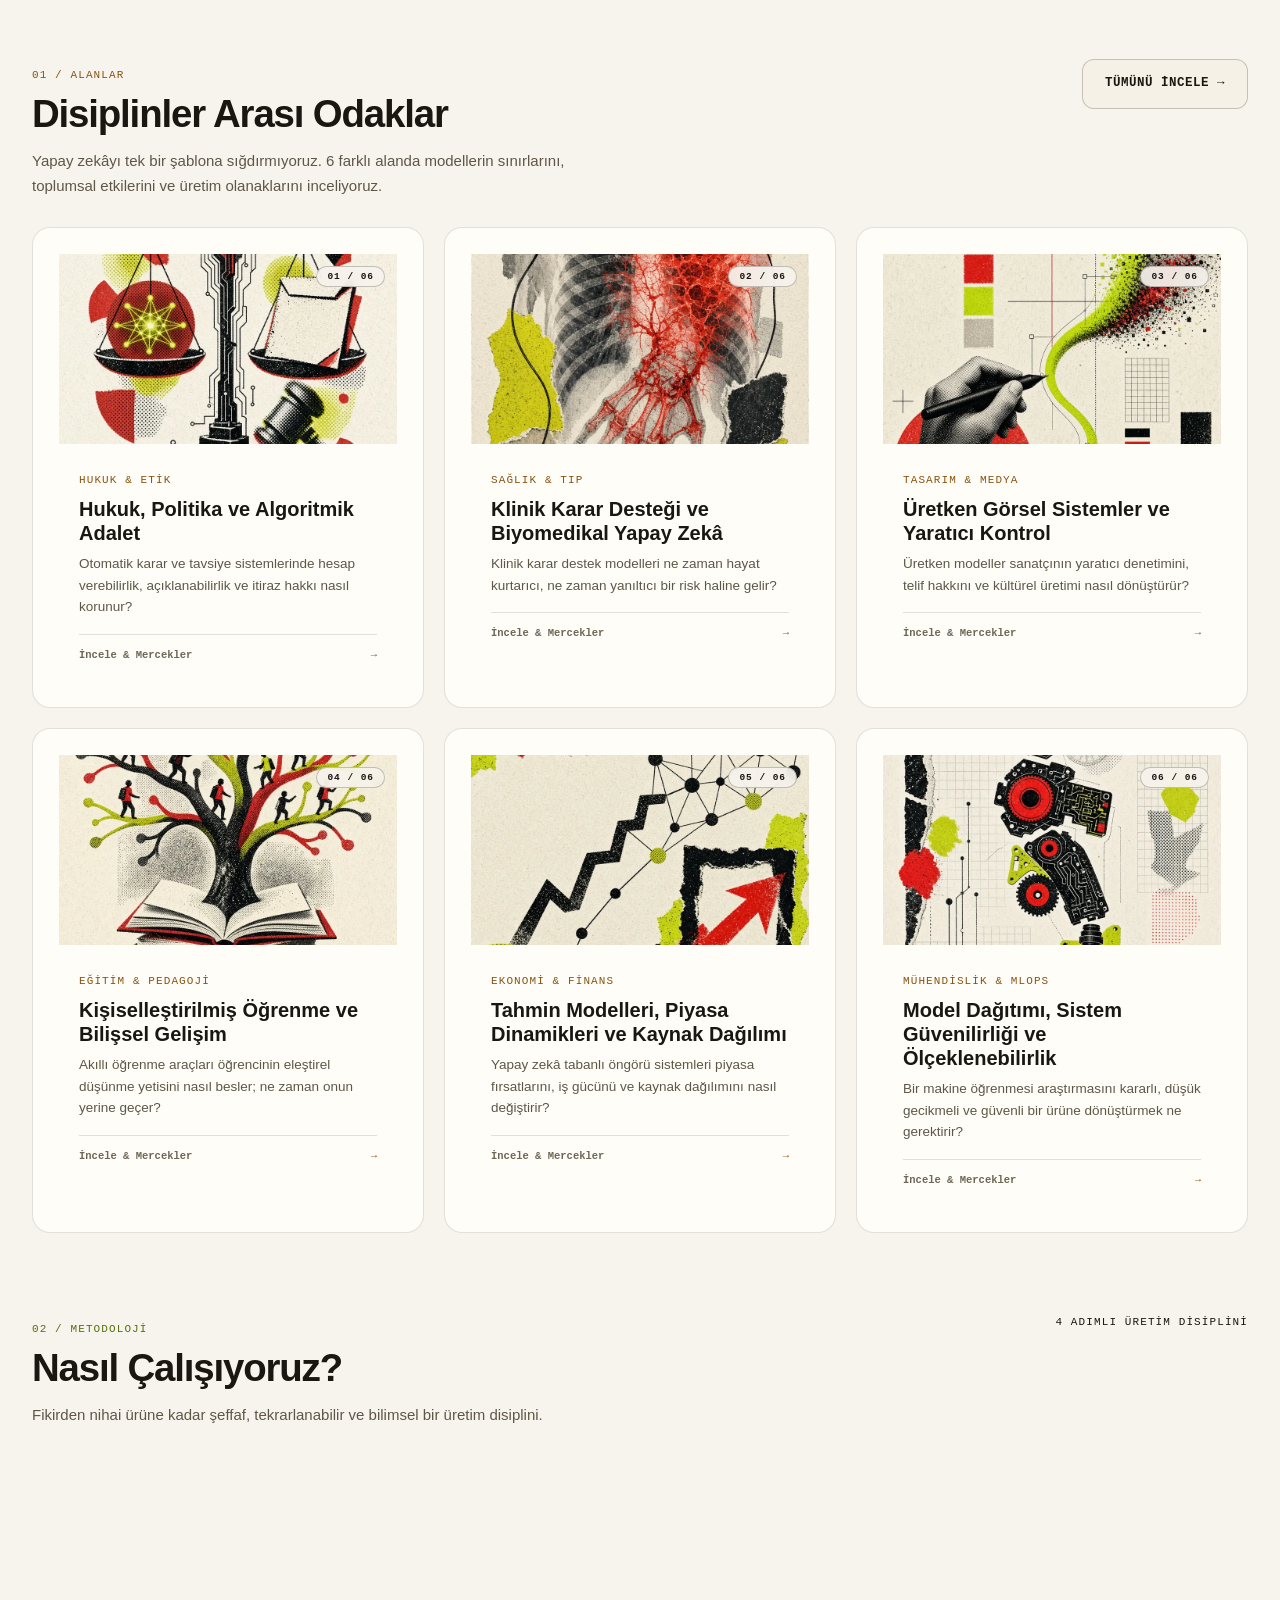
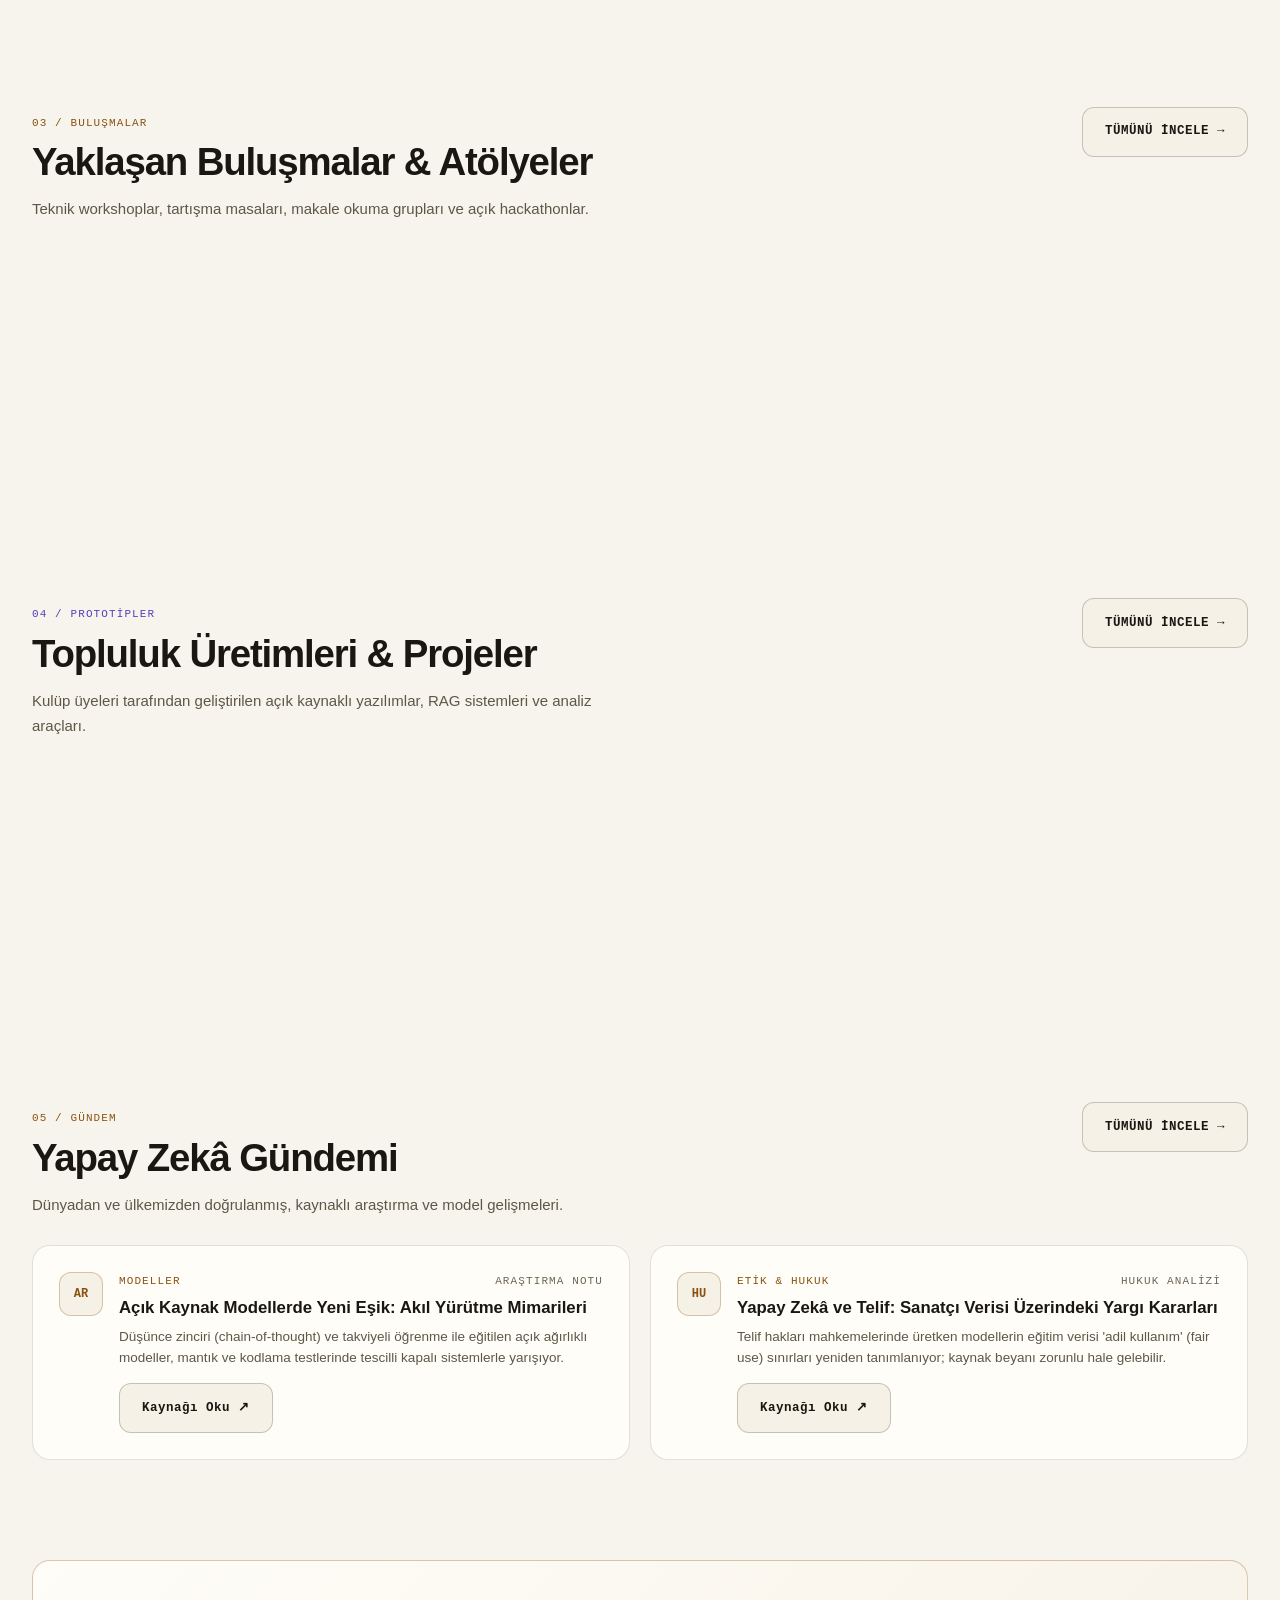
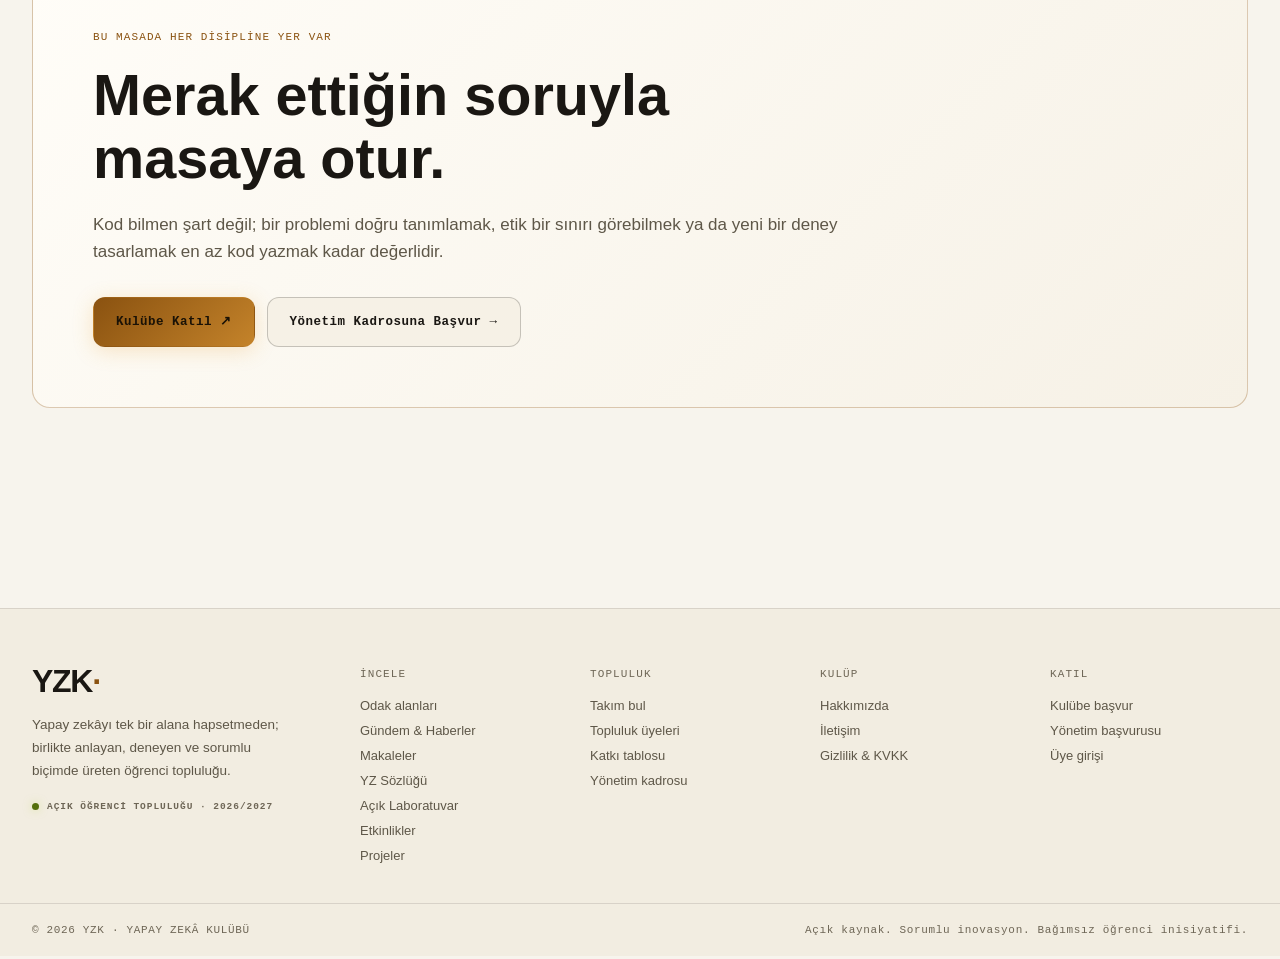
==== commit d696c7f5: "feat: Realtime Database saglayicisi (provider: rtdb) - sync.js: rtdb.url + path; push POST /applicat" ====
--- a/index.html
+++ b/index.html
@@ -2,7 +2,7 @@
 <html lang="tr" data-theme="dark">
 <head>
 <meta charset="utf-8">
-<meta http-equiv="Content-Security-Policy" content="default-src 'self'; script-src 'self'; style-src 'self' 'unsafe-inline' https://fonts.googleapis.com; font-src 'self' https://fonts.gstatic.com; img-src 'self' data: blob:; connect-src 'self' https://*.supabase.co https://firestore.googleapis.com; form-action 'self'; base-uri 'none'; object-src 'none'; upgrade-insecure-requests">
+<meta http-equiv="Content-Security-Policy" content="default-src 'self'; script-src 'self'; style-src 'self' 'unsafe-inline' https://fonts.googleapis.com; font-src 'self' https://fonts.gstatic.com; img-src 'self' data: blob:; connect-src 'self' https://*.supabase.co https://firestore.googleapis.com https://*.firebasedatabase.app; form-action 'self'; base-uri 'none'; object-src 'none'; upgrade-insecure-requests">
 <meta name="referrer" content="strict-origin-when-cross-origin">
 <meta http-equiv="X-Content-Type-Options" content="nosniff">
 <meta name="viewport" content="width=device-width, initial-scale=1, viewport-fit=cover, interactive-widget=resizes-content">
